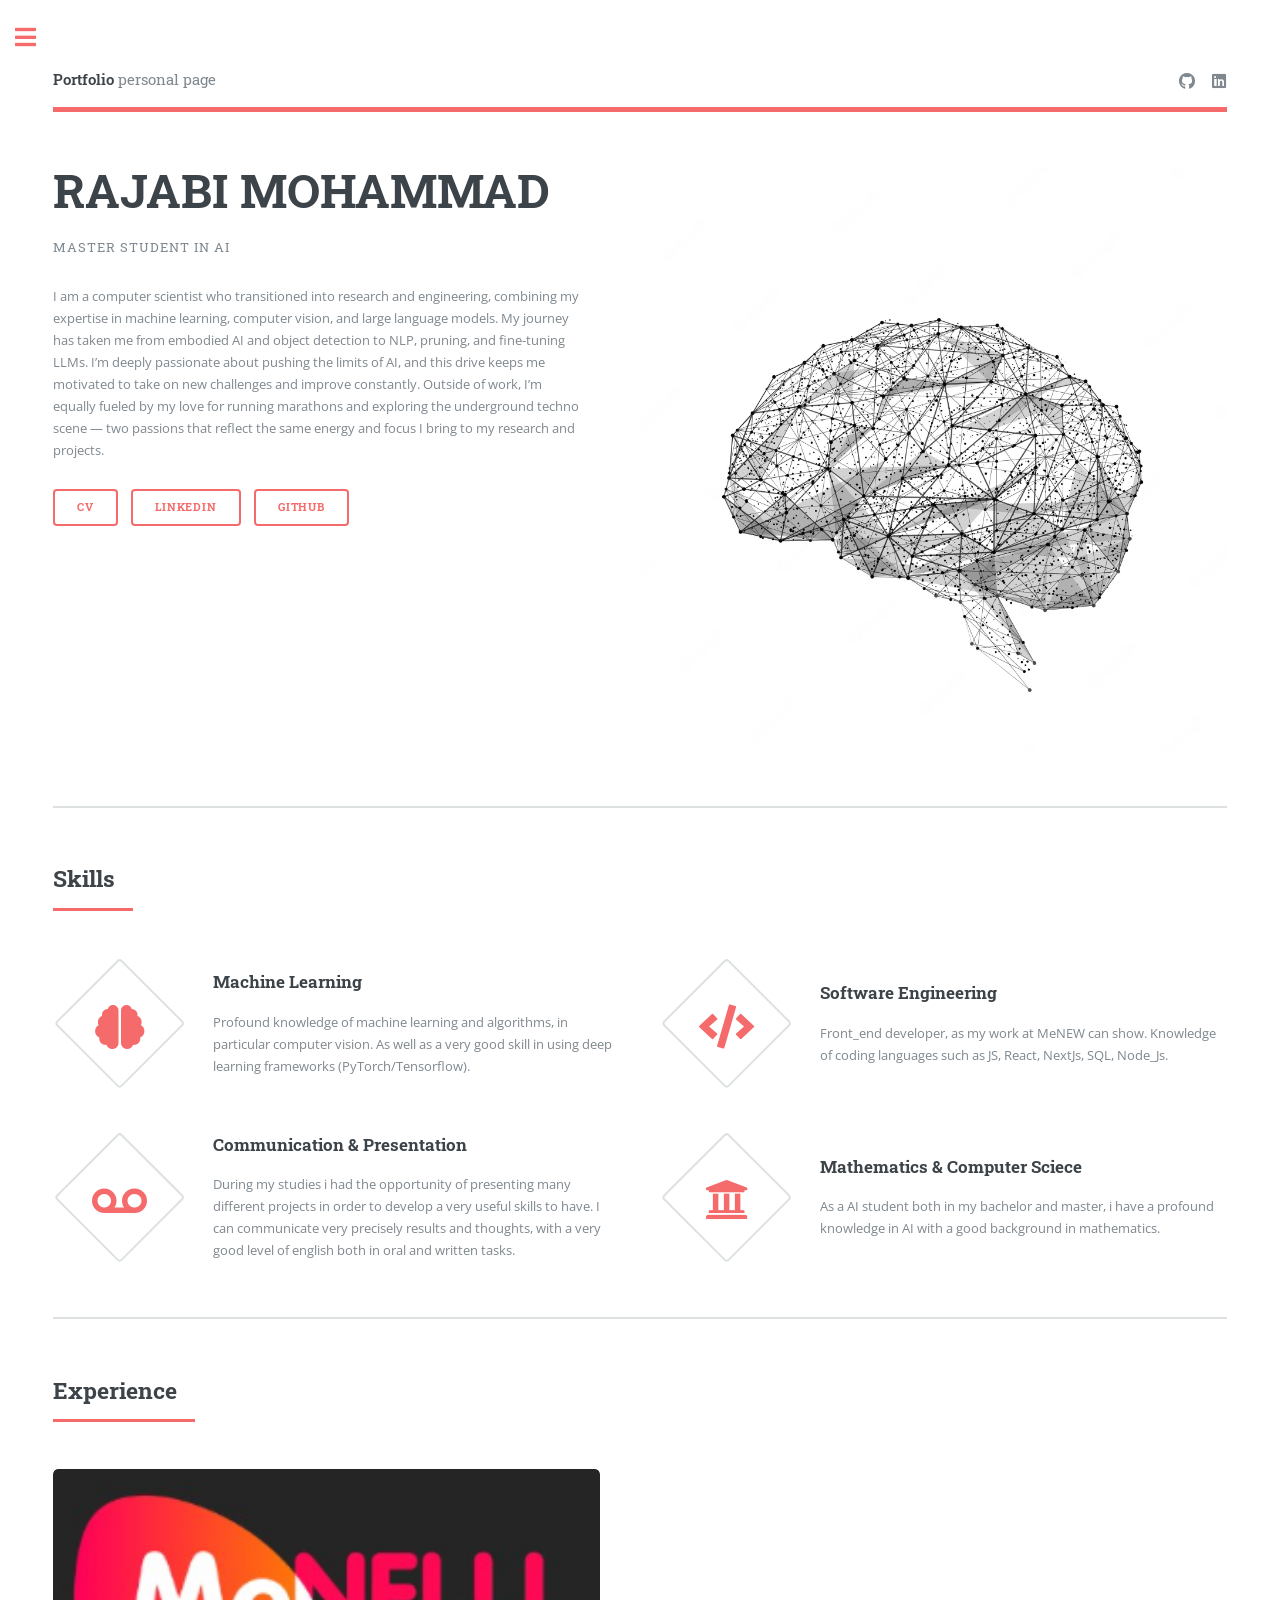
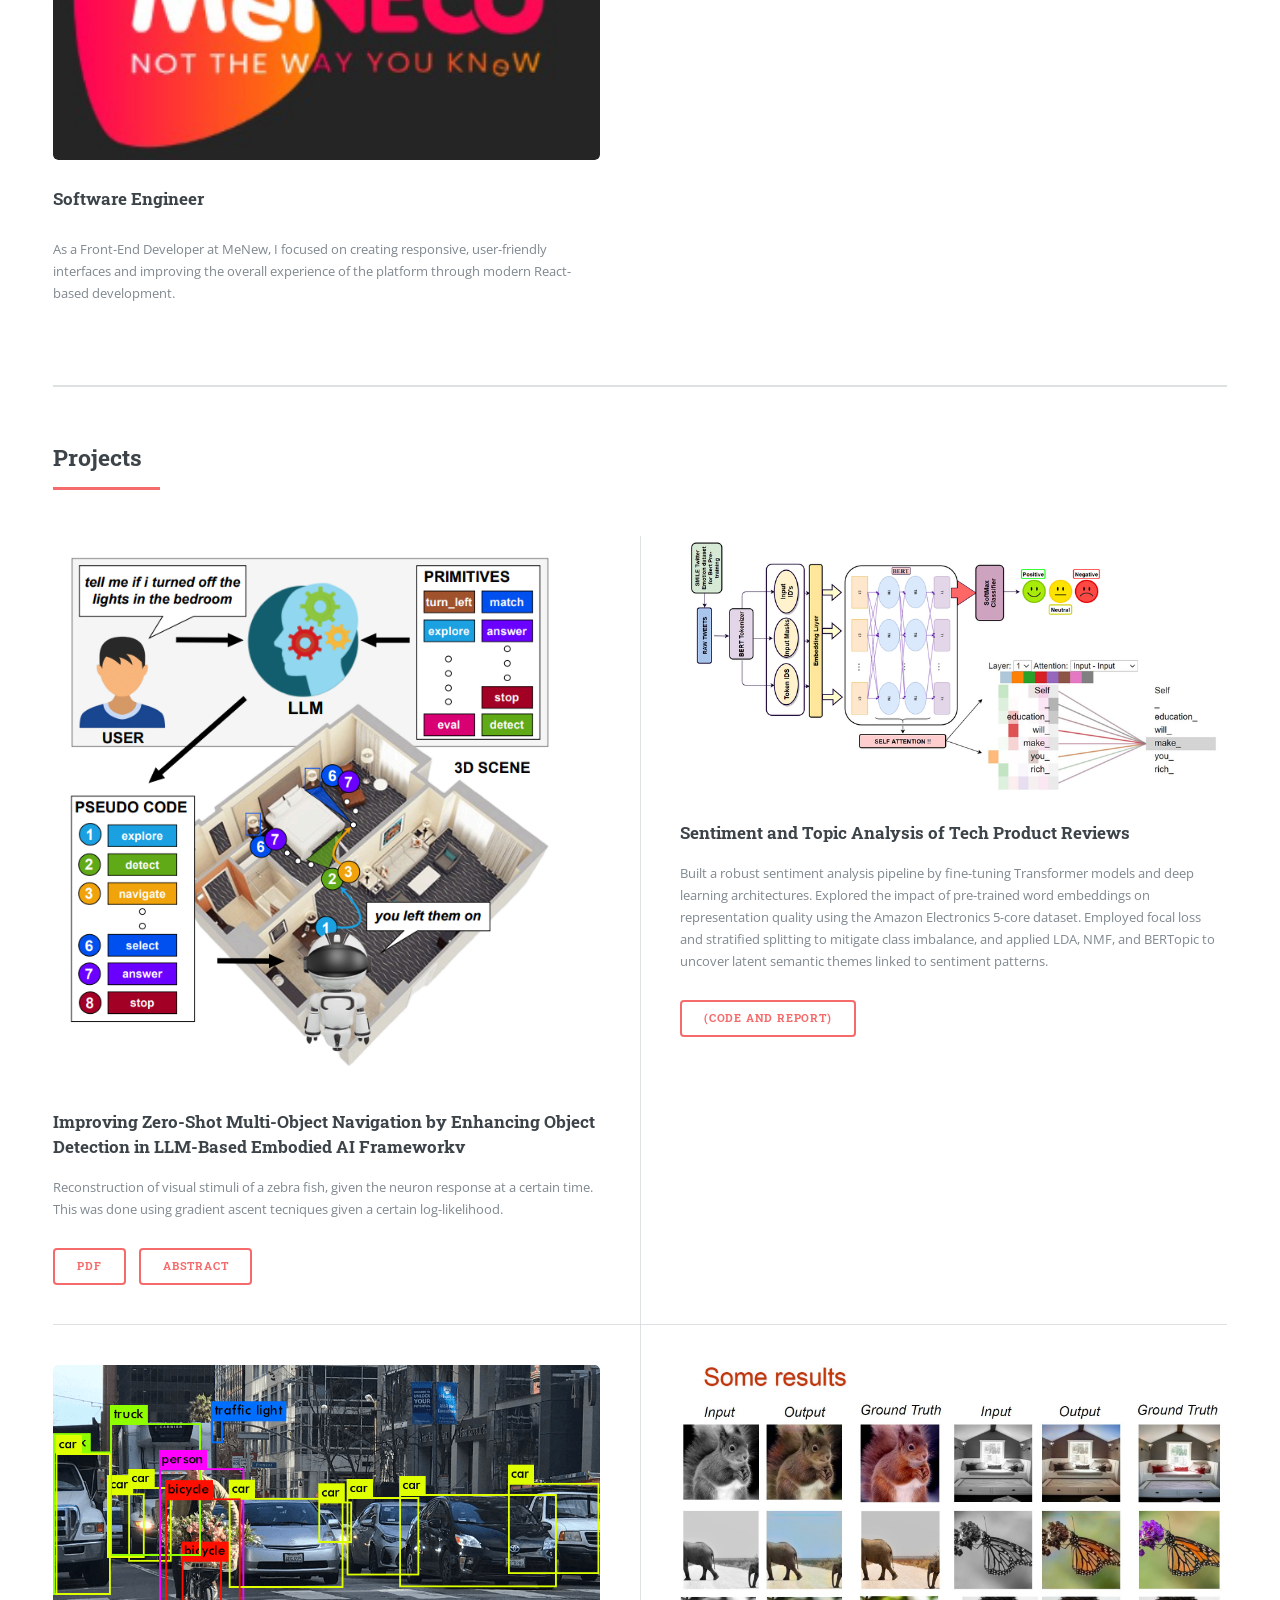
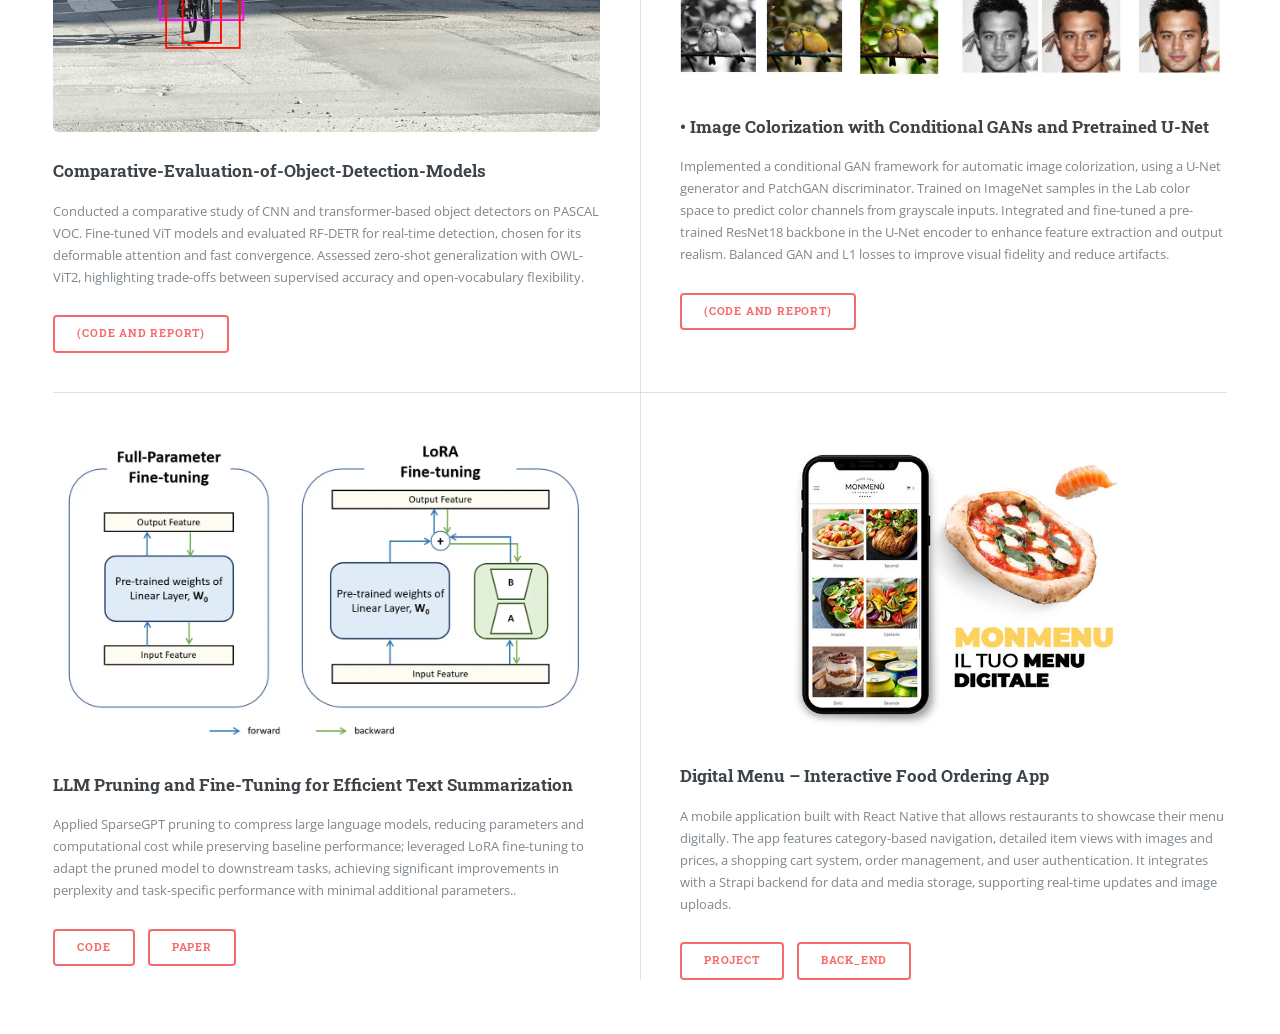
==== index.html @ d89c4999 "final" ====
<!DOCTYPE HTML>
<!--
	Editorial by HTML5 UP
	html5up.net | @ajlkn
	Free for personal and commercial use under the CCA 3.0 license (html5up.net/license)
-->

<html>

<head>
	<link rel="icon" href="images/logo.jpg">
	<title>MOHAMMAD RAJABI</title>
	<meta charset="utf-8" />
	<meta name="viewport" content="width=device-width, initial-scale=1, user-scalable=no" />
	<link rel="stylesheet" href="assets/css/main.css" />
</head>

<body class="is-preload">

	<!-- Wrapper -->
	<div id="wrapper">

		<!-- Main -->
		<div id="main">
			<div class="inner">

				<!-- Header -->
				<header id="header">
					<a href="index.html" class="logo"><strong>Portfolio</strong> personal page</a>
					<ul class="icons">
						<li><a href="https://github.com/mohammjavad123" class="icon brands fa-github"><span
									class="label">Github</span></a></li>
						<li><a href="https://www.linkedin.com/in/mohammadkazem-rajabi-3b5a121ab/"
								class="icon brands fa-linkedin"><span class="label">LinkedIn</span></a></li>
					</ul>
				</header>

				<!-- Banner -->
				<section id="banner">
					<div class="content">
						<header>
							<h1>RAJABI MOHAMMAD<br />
							</h1>
							<p>Master student in AI </p>
						</header>
						<p>
							I am a computer scientist who transitioned into research and engineering, combining my expertise in
							machine learning, computer vision, and large language models. My journey has taken me from embodied AI and
							object detection to NLP, pruning, and fine-tuning LLMs. I’m deeply passionate about pushing the limits of
							AI, and this drive keeps me motivated to take on new challenges and improve constantly. Outside of work,
							I’m equally fueled by my love for running marathons and exploring the underground techno scene — two
							passions that reflect the same energy and focus I bring to my research and projects.
						</p>
						<ul class="actions">
							<li><a href="images\cv.pdf" class="button">CV</span></a></li>
							<li><a href="https://www.linkedin.com/in/mohammadkazem-rajabi-3b5a121ab/" class="button big">LinkedIn</a>
							</li>
							<li><a href="https://github.com/mohammjavad123" class="button">Github</span></a></li>
						</ul>
					</div>
					<span class="image object">
						<img src="images/brain.jpg" alt="" />
					</span>
				</section>

				<!-- Section -->
				<section>
					<header class="major">
						<h2>Skills</h2>
					</header>
					<div class="features">
						<article>
							<span class="icon solid fa-brain"></span>
							<div class="content">
								<h3>Machine Learning</h3>
								<p>Profound knowledge of machine learning and algorithms, in particular computer vision. As well as a
									very good skill in using deep learning frameworks (PyTorch/Tensorflow).</p>
							</div>
						</article>
						<article>
							<span class="icon solid fa-code"></span>
							<div class="content">
								<h3>Software Engineering</h3>
								<p>Front_end developer, as my work at MeNEW can show. Knowledge of coding
									languages such as JS, React, NextJs, SQL, Node_Js.</p>
							</div>
						</article>
						<article>
							<span class="icon solid fa-voicemail"></span>
							<div class="content">
								<h3>Communication & Presentation</h3>
								<p>During my studies i had the opportunity of presenting many different projects in order to develop a
									very useful skills to have. I can communicate very precisely results and thoughts, with a very good
									level of english both in oral and written tasks.</p>
							</div>
						</article>
						<article>
							<span class="icon solid fa-university"></span>
							<div class="content">
								<h3>Mathematics & Computer Sciece</h3>
								<p>As a AI student both in my bachelor and master, i have a profound knowledge in AI with a
									good background in mathematics.</p>
							</div>
						</article>
					</div>
				</section>

				<!-- Section -->
				<section>
					<header class="major">
						<h2>Experience</h2>
					</header>
					<div class="posts">
						<article>
							<a href="https://menew.ir/" class="image"><img src="images/cern-logo.png" alt="image" /></a>
							<h3>Software Engineer</h3>
							<p>
							<p>
								As a Front-End Developer at MeNew, I focused on creating responsive, user-friendly interfaces and
								improving the overall experience of the platform through modern React-based development.
							</p>
							</p>
							<ul class="actions">
							</ul>
						</article>
						<!-- <article>
							<a href="https://www.unipd.it/en/stat" class="image"><img src="images/unipd-logo.png" alt="" /></a>
							<h3>Package Developer</h3>
							<p>R library for diffusion model analysis. DIMORA (DIffusion MOdels R Analysis) is a statistical package
								that allows the analysis of diffusion data using different models, among the most used and useful. The
								need for this package arises from the lack of a similar tool in R, the idea is therefore to provide a
								platform that allows the most in-depth analysis of the diffusion data.</p>
							<ul class="actions">
							</ul>
						</article> -->

					</div>
				</section>

				<!-- Section -->
				<section>
					<header class="major">
						<h2>Projects</h2>
					</header>
					<div class="posts">
						<article>
							<a href="https://arxiv.org/pdf/2412.10402" class="image"><img src="images/tango.png" alt="" /></a>
							<h3>Improving Zero-Shot Multi-Object Navigation by Enhancing Object Detection in LLM-Based Embodied AI
								Frameworkv</h3>
							<p>Reconstruction of visual stimuli of a zebra fish, given the neuron response at a certain time. This was
								done using gradient ascent tecniques given a certain log-likelihood. </p>
							<ul class="actions">
								<li><a href="https://github.com/mohammjavad123/thesis-llm-embodied-ai" class="button">PDF</a></li>
								<li><a
										href="https://github.com/mohammjavad123/thesis-llm-embodied-ai/blob/master/Thesis_abstract%20.pdf"
										class="button">Abstract</a></li>
							</ul>
						</article>
						<article>
							<a href="https://github.com/mohammjavad123/NLP" class="image"><img src="images/nlp2.ppm" alt="" /></a>
							<h3>Sentiment and Topic Analysis of Tech Product Reviews</h3>
							<p>Built a robust sentiment analysis pipeline by fine-tuning Transformer models and deep learning
								architectures.
								Explored the impact of pre-trained word embeddings on representation quality using the Amazon
								Electronics
								5-core dataset. Employed focal loss and stratified splitting to mitigate class imbalance, and applied
								LDA, NMF,
								and BERTopic to uncover latent semantic themes linked to sentiment patterns.</p>
							<ul class="actions">
								<li><a href="https://github.com/mohammjavad123/NLP" class="button">(Code and report)</a></li>
								<!-- <li><a href="images/human_data_analytics.pdf" class="button">Paper</a></li> -->
							</ul>
						</article>
						<article>
							<a href="https://github.com/mohammjavad123/Comparative-Evaluation-of-Object-Detection-Models"
								class="image"><img src="images/object-detection.png" alt="" /></a>
							<h3>Comparative-Evaluation-of-Object-Detection-Models</h3>
							<p>Conducted a comparative study of CNN and transformer-based object detectors on PASCAL VOC. Fine-tuned
								ViT models and evaluated RF-DETR for real-time detection, chosen for its deformable attention and fast
								convergence. Assessed zero-shot generalization with OWL-ViT2, highlighting trade-offs between supervised
								accuracy and open-vocabulary flexibility.</p>
							<ul class="actions">
								<li><a href="https://github.com/mohammjavad123/Comparative-Evaluation-of-Object-Detection-Models"
										class="button">(Code and report)</a></li>
							</ul>
						</article>
						<article>
							<a href="https://github.com/mohammjavad123/computer-vision" class="image"><img
									src="images/image_colourization.jpg" alt="" /></a>
							<h3>• Image Colorization with Conditional GANs and Pretrained U-Net</h3>
							<p>Implemented a conditional GAN framework for automatic image colorization, using a U-Net generator and
								PatchGAN discriminator. Trained on ImageNet samples in the Lab color space to predict color channels
								from
								grayscale inputs. Integrated and fine-tuned a pre-trained ResNet18 backbone in the U-Net encoder to
								enhance
								feature extraction and output realism. Balanced GAN and L1 losses to improve visual fidelity and reduce
								artifacts.
							</p>
							<ul class="actions">
								<li><a href="https://github.com/mohammjavad123/computer-vision" class="button">(Code and report)</a>
								</li>
								<!-- <li><a href="images/Self_supervised_image_colourization.pdf" class="button">Paper</a></li> -->
							</ul>
						</article>

						<article>
							<a href="https://arxiv.org/pdf/2106.09685" class="image"><img src="images/lora.png" alt="" /></a>
							<h3>LLM Pruning and Fine-Tuning for Efficient Text Summarization</h3>
							<p>Applied SparseGPT pruning to compress large language models, reducing parameters and computational
								cost
								while preserving baseline performance; leveraged LoRA fine-tuning to adapt the pruned model to
								downstream
								tasks, achieving significant improvements in perplexity and task-specific performance with minimal
								additional
								parameters..</p>
							<ul class="actions">
								<li><a href="https://github.com/mohammjavad123/LLM_Pruning_and_Fine_tuning_with_LORA"
										class="button">Code</a></li>
								<li><a href="https://arxiv.org/pdf/2106.09685" class="button">Paper</a></li>
							</ul>
						</article>


						<article>
							<a href="https://github.com/mohammjavad123/Digital_Menu" class="image">
								<img src="images/digm.jpg" alt="" style="width:70%; height:auto; margin:0 auto; display:block;" />
							</a>

							<h3>Digital Menu – Interactive Food Ordering App</h3>
							<p>A mobile application built with React Native that allows restaurants to showcase their menu digitally.
								The app features category-based navigation, detailed item views with images and prices, a shopping cart
								system, order management, and user authentication. It integrates with a Strapi backend for data and
								media storage, supporting real-time updates and image uploads.</p>
							<ul class="actions">
								<li><a href="https://github.com/mohammjavad123/Digital_Menu" class="button">Project</a></li>
								<li><a href="https://github.com/mohammjavad123/digital-menu-back-end" class="button">Back_end</a></li>

								<!-- <li><a href="images/FPGA_FIR_Filter.pdf" class="button">Paper</a></li> -->
							</ul>
						</article>
					</div>
				</section>

			</div>
		</div>
		<!-- Sidebar -->
		<div id="sidebar">
			<div class="inner">

				<!-- Search -->
				<section id="search" class="alt">
					<form method="post" action="#">
						<input type="text" name="query" id="query" placeholder="Search" />
					</form>
				</section>

				<!-- Menu 
								<nav id="menu">
									<header class="major">
										<h2>Menu</h2>
									</header>
									<ul>
										<li><a href="index.html">Homepage</a></li>
										<li><a href="generic.html">Generic</a></li>
										<li><a href="elements.html">Elements</a></li>
										<li>
											<span class="opener">Submenu</span>
											<ul>
												<li><a href="#">Lorem Dolor</a></li>
												<li><a href="#">Ipsum Adipiscing</a></li>
												<li><a href="#">Tempus Magna</a></li>
												<li><a href="#">Feugiat Veroeros</a></li>
											</ul>
										</li>
										<li><a href="#">Etiam Dolore</a></li>
										<li><a href="#">Adipiscing</a></li>
										<li>
											<span class="opener">Another Submenu</span>
											<ul>
												<li><a href="#">Lorem Dolor</a></li>
												<li><a href="#">Ipsum Adipiscing</a></li>
												<li><a href="#">Tempus Magna</a></li>
												<li><a href="#">Feugiat Veroeros</a></li>
											</ul>
										</li>
										<li><a href="#">Maximus Erat</a></li>
										<li><a href="#">Sapien Mauris</a></li>
										<li><a href="#">Amet Lacinia</a></li>
									</ul>
								</nav> -->

				<!-- Section
								<section>
									<header class="major">
										<h2>Ante interdum</h2>
									</header>
									<div class="mini-posts">
										<article>
											<a href="#" class="image"><img src="images/pic07.jpg" alt="" /></a>
											<p>Aenean ornare velit lacus, ac varius enim lorem ullamcorper dolore aliquam.</p>
										</article>
										<article>
											<a href="#" class="image"><img src="images/pic08.jpg" alt="" /></a>
											<p>Aenean ornare velit lacus, ac varius enim lorem ullamcorper dolore aliquam.</p>
										</article>
										<article>
											<a href="#" class="image"><img src="images/pic09.jpg" alt="" /></a>
											<p>Aenean ornare velit lacus, ac varius enim lorem ullamcorper dolore aliquam.</p>
										</article>
									</div>
									<ul class="actions">
										<li><a href="#" class="button">More</a></li>
									</ul>
								</section> -->

				<!-- Section -->
				<section>
					<header class="major">
						<h2>Personal Info</h2>
					</header>
					<p>Finishing my master degree in Computer Science at University of Padua.</p>
					<ul class="contact">
						<li class="icon solid fa-envelope">
							<a href="mailto:mohammadkazem.rajabi@studenti.unipd.it">
								mohammadkazem.rajabi@unipd.it
							</a>
						</li>
						<li class="icon solid fa-phone">(+39) 3894389992</li>
						<li class="icon solid fa-home">Padova, Italy<br />
						<li class="icon solid fa-search">LinkedIn, Github<br />
						</li>
					</ul>
				</section>

				<!-- Footer -->
				<footer id="footer">
					<p class="copyright">&copy; All rights reserved. </p>
					<p class="copyright">&copy; CCA 3.0 license</p>
				</footer>

			</div>
		</div>

	</div>

	<!-- Scripts -->
	<script src="assets/js/jquery.min.js"></script>
	<script src="assets/js/browser.min.js"></script>
	<script src="assets/js/breakpoints.min.js"></script>
	<script src="assets/js/util.js"></script>
	<script src="assets/js/main.js"></script>

</body>

</html>
---- assets/css/main.css ----
@import url(fontawesome-all.min.css);
@import url("https://fonts.googleapis.com/css?family=Open+Sans:400,600,400italic,600italic|Roboto+Slab:400,700");
/*
	Editorial by HTML5 UP
	html5up.net | @ajlkn
	Free for personal and commercial use under the CCA 3.0 license (html5up.net/license)
*/
html, body, div, span, applet, object,
iframe, h1, h2, h3, h4, h5, h6, p, blockquote,
pre, a, abbr, acronym, address, big, cite,
code, del, dfn, em, img, ins, kbd, q, s, samp,
small, strike, strong, sub, sup, tt, var, b,
u, i, center, dl, dt, dd, ol, ul, li, fieldset,
form, label, legend, table, caption, tbody,
tfoot, thead, tr, th, td, article, aside,
canvas, details, embed, figure, figcaption,
footer, header, hgroup, menu, nav, output, ruby,
section, summary, time, mark, audio, video {
  margin: 0;
  padding: 0;
  border: 0;
  font-size: 100%;
  font: inherit;
  vertical-align: baseline; }

article, aside, details, figcaption, figure,
footer, header, hgroup, menu, nav, section {
  display: block; }

body {
  line-height: 1; }

ol, ul {
  list-style: none; }

blockquote, q {
  quotes: none; }
  blockquote:before, blockquote:after, q:before, q:after {
    content: '';
    content: none; }

table {
  border-collapse: collapse;
  border-spacing: 0; }

body {
  -webkit-text-size-adjust: none; }

mark {
  background-color: transparent;
  color: inherit; }

input::-moz-focus-inner {
  border: 0;
  padding: 0; }

input, select, textarea {
  -moz-appearance: none;
  -webkit-appearance: none;
  -ms-appearance: none;
  appearance: none; }

/* Basic */
@-ms-viewport {
  width: device-width; }

body {
  -ms-overflow-style: scrollbar; }

@media screen and (max-width: 480px) {
  html, body {
    min-width: 320px; } }

html {
  box-sizing: border-box; }

*, *:before, *:after {
  box-sizing: inherit; }

body {
  background: #ffffff; }
  body.is-preload *, body.is-preload *:before, body.is-preload *:after, body.is-resizing *, body.is-resizing *:before, body.is-resizing *:after {
    -moz-animation: none !important;
    -webkit-animation: none !important;
    -ms-animation: none !important;
    animation: none !important;
    -moz-transition: none !important;
    -webkit-transition: none !important;
    -ms-transition: none !important;
    transition: none !important; }

/* Type */
body, input, select, textarea {
  color: #7f888f;
  font-family: "Open Sans", sans-serif;
  font-size: 13pt;
  font-weight: 400;
  line-height: 1.65; }
  @media screen and (max-width: 1680px) {
    body, input, select, textarea {
      font-size: 11pt; } }
  @media screen and (max-width: 1280px) {
    body, input, select, textarea {
      font-size: 10pt; } }
  @media screen and (max-width: 360px) {
    body, input, select, textarea {
      font-size: 9pt; } }

a {
  -moz-transition: color 0.2s ease-in-out, border-bottom-color 0.2s ease-in-out;
  -webkit-transition: color 0.2s ease-in-out, border-bottom-color 0.2s ease-in-out;
  -ms-transition: color 0.2s ease-in-out, border-bottom-color 0.2s ease-in-out;
  transition: color 0.2s ease-in-out, border-bottom-color 0.2s ease-in-out;
  border-bottom: dotted 1px;
  color: #f56a6a;
  text-decoration: none; }
  a:hover {
    border-bottom-color: #f56a6a;
    color: #f56a6a !important; }
    a:hover strong {
      color: inherit; }

strong, b {
  color: #3d4449;
  font-weight: 600; }

em, i {
  font-style: italic; }

p {
  margin: 0 0 2em 0; }

h1, h2, h3, h4, h5, h6 {
  color: #3d4449;
  font-family: "Roboto Slab", serif;
  font-weight: 700;
  line-height: 1.5;
  margin: 0 0 1em 0; }
  h1 a, h2 a, h3 a, h4 a, h5 a, h6 a {
    color: inherit;
    text-decoration: none;
    border-bottom: 0; }

h1 {
  font-size: 4em;
  margin: 0 0 0.5em 0;
  line-height: 1.3; }

h2 {
  font-size: 1.75em; }

h3 {
  font-size: 1.25em; }

h4 {
  font-size: 1.1em; }

h5 {
  font-size: 0.9em; }

h6 {
  font-size: 0.7em; }

@media screen and (max-width: 1680px) {
  h1 {
    font-size: 3.5em; } }

@media screen and (max-width: 980px) {
  h1 {
    font-size: 3.25em; } }

@media screen and (max-width: 736px) {
  h1 {
    font-size: 2em;
    line-height: 1.4; }
  h2 {
    font-size: 1.5em; } }

sub {
  font-size: 0.8em;
  position: relative;
  top: 0.5em; }

sup {
  font-size: 0.8em;
  position: relative;
  top: -0.5em; }

blockquote {
  border-left: solid 3px rgba(210, 215, 217, 0.75);
  font-style: italic;
  margin: 0 0 2em 0;
  padding: 0.5em 0 0.5em 2em; }

code {
  background: rgba(230, 235, 237, 0.25);
  border-radius: 0.375em;
  border: solid 1px rgba(210, 215, 217, 0.75);
  font-family: "Courier New", monospace;
  font-size: 0.9em;
  margin: 0 0.25em;
  padding: 0.25em 0.65em; }

pre {
  -webkit-overflow-scrolling: touch;
  font-family: "Courier New", monospace;
  font-size: 0.9em;
  margin: 0 0 2em 0; }
  pre code {
    display: block;
    line-height: 1.75;
    padding: 1em 1.5em;
    overflow-x: auto; }

hr {
  border: 0;
  border-bottom: solid 1px rgba(210, 215, 217, 0.75);
  margin: 2em 0; }
  hr.major {
    margin: 3em 0; }

.align-left {
  text-align: left; }

.align-center {
  text-align: center; }

.align-right {
  text-align: right; }

/* Row */
.row {
  display: flex;
  flex-wrap: wrap;
  box-sizing: border-box;
  align-items: stretch; }
  .row > * {
    box-sizing: border-box; }
  .row.gtr-uniform > * > :last-child {
    margin-bottom: 0; }
  .row.aln-left {
    justify-content: flex-start; }
  .row.aln-center {
    justify-content: center; }
  .row.aln-right {
    justify-content: flex-end; }
  .row.aln-top {
    align-items: flex-start; }
  .row.aln-middle {
    align-items: center; }
  .row.aln-bottom {
    align-items: flex-end; }
  .row > .imp {
    order: -1; }
  .row > .col-1 {
    width: 8.33333%; }
  .row > .off-1 {
    margin-left: 8.33333%; }
  .row > .col-2 {
    width: 16.66667%; }
  .row > .off-2 {
    margin-left: 16.66667%; }
  .row > .col-3 {
    width: 25%; }
  .row > .off-3 {
    margin-left: 25%; }
  .row > .col-4 {
    width: 33.33333%; }
  .row > .off-4 {
    margin-left: 33.33333%; }
  .row > .col-5 {
    width: 41.66667%; }
  .row > .off-5 {
    margin-left: 41.66667%; }
  .row > .col-6 {
    width: 50%; }
  .row > .off-6 {
    margin-left: 50%; }
  .row > .col-7 {
    width: 58.33333%; }
  .row > .off-7 {
    margin-left: 58.33333%; }
  .row > .col-8 {
    width: 66.66667%; }
  .row > .off-8 {
    margin-left: 66.66667%; }
  .row > .col-9 {
    width: 75%; }
  .row > .off-9 {
    margin-left: 75%; }
  .row > .col-10 {
    width: 83.33333%; }
  .row > .off-10 {
    margin-left: 83.33333%; }
  .row > .col-11 {
    width: 91.66667%; }
  .row > .off-11 {
    margin-left: 91.66667%; }
  .row > .col-12 {
    width: 100%; }
  .row > .off-12 {
    margin-left: 100%; }
  .row.gtr-0 {
    margin-top: 0;
    margin-left: 0em; }
    .row.gtr-0 > * {
      padding: 0 0 0 0em; }
    .row.gtr-0.gtr-uniform {
      margin-top: 0em; }
      .row.gtr-0.gtr-uniform > * {
        padding-top: 0em; }
  .row.gtr-25 {
    margin-top: 0;
    margin-left: -0.375em; }
    .row.gtr-25 > * {
      padding: 0 0 0 0.375em; }
    .row.gtr-25.gtr-uniform {
      margin-top: -0.375em; }
      .row.gtr-25.gtr-uniform > * {
        padding-top: 0.375em; }
  .row.gtr-50 {
    margin-top: 0;
    margin-left: -0.75em; }
    .row.gtr-50 > * {
      padding: 0 0 0 0.75em; }
    .row.gtr-50.gtr-uniform {
      margin-top: -0.75em; }
      .row.gtr-50.gtr-uniform > * {
        padding-top: 0.75em; }
  .row {
    margin-top: 0;
    margin-left: -1.5em; }
    .row > * {
      padding: 0 0 0 1.5em; }
    .row.gtr-uniform {
      margin-top: -1.5em; }
      .row.gtr-uniform > * {
        padding-top: 1.5em; }
  .row.gtr-150 {
    margin-top: 0;
    margin-left: -2.25em; }
    .row.gtr-150 > * {
      padding: 0 0 0 2.25em; }
    .row.gtr-150.gtr-uniform {
      margin-top: -2.25em; }
      .row.gtr-150.gtr-uniform > * {
        padding-top: 2.25em; }
  .row.gtr-200 {
    margin-top: 0;
    margin-left: -3em; }
    .row.gtr-200 > * {
      padding: 0 0 0 3em; }
    .row.gtr-200.gtr-uniform {
      margin-top: -3em; }
      .row.gtr-200.gtr-uniform > * {
        padding-top: 3em; }
  @media screen and (max-width: 1680px) {
    .row {
      display: flex;
      flex-wrap: wrap;
      box-sizing: border-box;
      align-items: stretch; }
      .row > * {
        box-sizing: border-box; }
      .row.gtr-uniform > * > :last-child {
        margin-bottom: 0; }
      .row.aln-left {
        justify-content: flex-start; }
      .row.aln-center {
        justify-content: center; }
      .row.aln-right {
        justify-content: flex-end; }
      .row.aln-top {
        align-items: flex-start; }
      .row.aln-middle {
        align-items: center; }
      .row.aln-bottom {
        align-items: flex-end; }
      .row > .imp-xlarge {
        order: -1; }
      .row > .col-1-xlarge {
        width: 8.33333%; }
      .row > .off-1-xlarge {
        margin-left: 8.33333%; }
      .row > .col-2-xlarge {
        width: 16.66667%; }
      .row > .off-2-xlarge {
        margin-left: 16.66667%; }
      .row > .col-3-xlarge {
        width: 25%; }
      .row > .off-3-xlarge {
        margin-left: 25%; }
      .row > .col-4-xlarge {
        width: 33.33333%; }
      .row > .off-4-xlarge {
        margin-left: 33.33333%; }
      .row > .col-5-xlarge {
        width: 41.66667%; }
      .row > .off-5-xlarge {
        margin-left: 41.66667%; }
      .row > .col-6-xlarge {
        width: 50%; }
      .row > .off-6-xlarge {
        margin-left: 50%; }
      .row > .col-7-xlarge {
        width: 58.33333%; }
      .row > .off-7-xlarge {
        margin-left: 58.33333%; }
      .row > .col-8-xlarge {
        width: 66.66667%; }
      .row > .off-8-xlarge {
        margin-left: 66.66667%; }
      .row > .col-9-xlarge {
        width: 75%; }
      .row > .off-9-xlarge {
        margin-left: 75%; }
      .row > .col-10-xlarge {
        width: 83.33333%; }
      .row > .off-10-xlarge {
        margin-left: 83.33333%; }
      .row > .col-11-xlarge {
        width: 91.66667%; }
      .row > .off-11-xlarge {
        margin-left: 91.66667%; }
      .row > .col-12-xlarge {
        width: 100%; }
      .row > .off-12-xlarge {
        margin-left: 100%; }
      .row.gtr-0 {
        margin-top: 0;
        margin-left: 0em; }
        .row.gtr-0 > * {
          padding: 0 0 0 0em; }
        .row.gtr-0.gtr-uniform {
          margin-top: 0em; }
          .row.gtr-0.gtr-uniform > * {
            padding-top: 0em; }
      .row.gtr-25 {
        margin-top: 0;
        margin-left: -0.375em; }
        .row.gtr-25 > * {
          padding: 0 0 0 0.375em; }
        .row.gtr-25.gtr-uniform {
          margin-top: -0.375em; }
          .row.gtr-25.gtr-uniform > * {
            padding-top: 0.375em; }
      .row.gtr-50 {
        margin-top: 0;
        margin-left: -0.75em; }
        .row.gtr-50 > * {
          padding: 0 0 0 0.75em; }
        .row.gtr-50.gtr-uniform {
          margin-top: -0.75em; }
          .row.gtr-50.gtr-uniform > * {
            padding-top: 0.75em; }
      .row {
        margin-top: 0;
        margin-left: -1.5em; }
        .row > * {
          padding: 0 0 0 1.5em; }
        .row.gtr-uniform {
          margin-top: -1.5em; }
          .row.gtr-uniform > * {
            padding-top: 1.5em; }
      .row.gtr-150 {
        margin-top: 0;
        margin-left: -2.25em; }
        .row.gtr-150 > * {
          padding: 0 0 0 2.25em; }
        .row.gtr-150.gtr-uniform {
          margin-top: -2.25em; }
          .row.gtr-150.gtr-uniform > * {
            padding-top: 2.25em; }
      .row.gtr-200 {
        margin-top: 0;
        margin-left: -3em; }
        .row.gtr-200 > * {
          padding: 0 0 0 3em; }
        .row.gtr-200.gtr-uniform {
          margin-top: -3em; }
          .row.gtr-200.gtr-uniform > * {
            padding-top: 3em; } }
  @media screen and (max-width: 1280px) {
    .row {
      display: flex;
      flex-wrap: wrap;
      box-sizing: border-box;
      align-items: stretch; }
      .row > * {
        box-sizing: border-box; }
      .row.gtr-uniform > * > :last-child {
        margin-bottom: 0; }
      .row.aln-left {
        justify-content: flex-start; }
      .row.aln-center {
        justify-content: center; }
      .row.aln-right {
        justify-content: flex-end; }
      .row.aln-top {
        align-items: flex-start; }
      .row.aln-middle {
        align-items: center; }
      .row.aln-bottom {
        align-items: flex-end; }
      .row > .imp-large {
        order: -1; }
      .row > .col-1-large {
        width: 8.33333%; }
      .row > .off-1-large {
        margin-left: 8.33333%; }
      .row > .col-2-large {
        width: 16.66667%; }
      .row > .off-2-large {
        margin-left: 16.66667%; }
      .row > .col-3-large {
        width: 25%; }
      .row > .off-3-large {
        margin-left: 25%; }
      .row > .col-4-large {
        width: 33.33333%; }
      .row > .off-4-large {
        margin-left: 33.33333%; }
      .row > .col-5-large {
        width: 41.66667%; }
      .row > .off-5-large {
        margin-left: 41.66667%; }
      .row > .col-6-large {
        width: 50%; }
      .row > .off-6-large {
        margin-left: 50%; }
      .row > .col-7-large {
        width: 58.33333%; }
      .row > .off-7-large {
        margin-left: 58.33333%; }
      .row > .col-8-large {
        width: 66.66667%; }
      .row > .off-8-large {
        margin-left: 66.66667%; }
      .row > .col-9-large {
        width: 75%; }
      .row > .off-9-large {
        margin-left: 75%; }
      .row > .col-10-large {
        width: 83.33333%; }
      .row > .off-10-large {
        margin-left: 83.33333%; }
      .row > .col-11-large {
        width: 91.66667%; }
      .row > .off-11-large {
        margin-left: 91.66667%; }
      .row > .col-12-large {
        width: 100%; }
      .row > .off-12-large {
        margin-left: 100%; }
      .row.gtr-0 {
        margin-top: 0;
        margin-left: 0em; }
        .row.gtr-0 > * {
          padding: 0 0 0 0em; }
        .row.gtr-0.gtr-uniform {
          margin-top: 0em; }
          .row.gtr-0.gtr-uniform > * {
            padding-top: 0em; }
      .row.gtr-25 {
        margin-top: 0;
        margin-left: -0.375em; }
        .row.gtr-25 > * {
          padding: 0 0 0 0.375em; }
        .row.gtr-25.gtr-uniform {
          margin-top: -0.375em; }
          .row.gtr-25.gtr-uniform > * {
            padding-top: 0.375em; }
      .row.gtr-50 {
        margin-top: 0;
        margin-left: -0.75em; }
        .row.gtr-50 > * {
          padding: 0 0 0 0.75em; }
        .row.gtr-50.gtr-uniform {
          margin-top: -0.75em; }
          .row.gtr-50.gtr-uniform > * {
            padding-top: 0.75em; }
      .row {
        margin-top: 0;
        margin-left: -1.5em; }
        .row > * {
          padding: 0 0 0 1.5em; }
        .row.gtr-uniform {
          margin-top: -1.5em; }
          .row.gtr-uniform > * {
            padding-top: 1.5em; }
      .row.gtr-150 {
        margin-top: 0;
        margin-left: -2.25em; }
        .row.gtr-150 > * {
          padding: 0 0 0 2.25em; }
        .row.gtr-150.gtr-uniform {
          margin-top: -2.25em; }
          .row.gtr-150.gtr-uniform > * {
            padding-top: 2.25em; }
      .row.gtr-200 {
        margin-top: 0;
        margin-left: -3em; }
        .row.gtr-200 > * {
          padding: 0 0 0 3em; }
        .row.gtr-200.gtr-uniform {
          margin-top: -3em; }
          .row.gtr-200.gtr-uniform > * {
            padding-top: 3em; } }
  @media screen and (max-width: 980px) {
    .row {
      display: flex;
      flex-wrap: wrap;
      box-sizing: border-box;
      align-items: stretch; }
      .row > * {
        box-sizing: border-box; }
      .row.gtr-uniform > * > :last-child {
        margin-bottom: 0; }
      .row.aln-left {
        justify-content: flex-start; }
      .row.aln-center {
        justify-content: center; }
      .row.aln-right {
        justify-content: flex-end; }
      .row.aln-top {
        align-items: flex-start; }
      .row.aln-middle {
        align-items: center; }
      .row.aln-bottom {
        align-items: flex-end; }
      .row > .imp-medium {
        order: -1; }
      .row > .col-1-medium {
        width: 8.33333%; }
      .row > .off-1-medium {
        margin-left: 8.33333%; }
      .row > .col-2-medium {
        width: 16.66667%; }
      .row > .off-2-medium {
        margin-left: 16.66667%; }
      .row > .col-3-medium {
        width: 25%; }
      .row > .off-3-medium {
        margin-left: 25%; }
      .row > .col-4-medium {
        width: 33.33333%; }
      .row > .off-4-medium {
        margin-left: 33.33333%; }
      .row > .col-5-medium {
        width: 41.66667%; }
      .row > .off-5-medium {
        margin-left: 41.66667%; }
      .row > .col-6-medium {
        width: 50%; }
      .row > .off-6-medium {
        margin-left: 50%; }
      .row > .col-7-medium {
        width: 58.33333%; }
      .row > .off-7-medium {
        margin-left: 58.33333%; }
      .row > .col-8-medium {
        width: 66.66667%; }
      .row > .off-8-medium {
        margin-left: 66.66667%; }
      .row > .col-9-medium {
        width: 75%; }
      .row > .off-9-medium {
        margin-left: 75%; }
      .row > .col-10-medium {
        width: 83.33333%; }
      .row > .off-10-medium {
        margin-left: 83.33333%; }
      .row > .col-11-medium {
        width: 91.66667%; }
      .row > .off-11-medium {
        margin-left: 91.66667%; }
      .row > .col-12-medium {
        width: 100%; }
      .row > .off-12-medium {
        margin-left: 100%; }
      .row.gtr-0 {
        margin-top: 0;
        margin-left: 0em; }
        .row.gtr-0 > * {
          padding: 0 0 0 0em; }
        .row.gtr-0.gtr-uniform {
          margin-top: 0em; }
          .row.gtr-0.gtr-uniform > * {
            padding-top: 0em; }
      .row.gtr-25 {
        margin-top: 0;
        margin-left: -0.375em; }
        .row.gtr-25 > * {
          padding: 0 0 0 0.375em; }
        .row.gtr-25.gtr-uniform {
          margin-top: -0.375em; }
          .row.gtr-25.gtr-uniform > * {
            padding-top: 0.375em; }
      .row.gtr-50 {
        margin-top: 0;
        margin-left: -0.75em; }
        .row.gtr-50 > * {
          padding: 0 0 0 0.75em; }
        .row.gtr-50.gtr-uniform {
          margin-top: -0.75em; }
          .row.gtr-50.gtr-uniform > * {
            padding-top: 0.75em; }
      .row {
        margin-top: 0;
        margin-left: -1.5em; }
        .row > * {
          padding: 0 0 0 1.5em; }
        .row.gtr-uniform {
          margin-top: -1.5em; }
          .row.gtr-uniform > * {
            padding-top: 1.5em; }
      .row.gtr-150 {
        margin-top: 0;
        margin-left: -2.25em; }
        .row.gtr-150 > * {
          padding: 0 0 0 2.25em; }
        .row.gtr-150.gtr-uniform {
          margin-top: -2.25em; }
          .row.gtr-150.gtr-uniform > * {
            padding-top: 2.25em; }
      .row.gtr-200 {
        margin-top: 0;
        margin-left: -3em; }
        .row.gtr-200 > * {
          padding: 0 0 0 3em; }
        .row.gtr-200.gtr-uniform {
          margin-top: -3em; }
          .row.gtr-200.gtr-uniform > * {
            padding-top: 3em; } }
  @media screen and (max-width: 736px) {
    .row {
      display: flex;
      flex-wrap: wrap;
      box-sizing: border-box;
      align-items: stretch; }
      .row > * {
        box-sizing: border-box; }
      .row.gtr-uniform > * > :last-child {
        margin-bottom: 0; }
      .row.aln-left {
        justify-content: flex-start; }
      .row.aln-center {
        justify-content: center; }
      .row.aln-right {
        justify-content: flex-end; }
      .row.aln-top {
        align-items: flex-start; }
      .row.aln-middle {
        align-items: center; }
      .row.aln-bottom {
        align-items: flex-end; }
      .row > .imp-small {
        order: -1; }
      .row > .col-1-small {
        width: 8.33333%; }
      .row > .off-1-small {
        margin-left: 8.33333%; }
      .row > .col-2-small {
        width: 16.66667%; }
      .row > .off-2-small {
        margin-left: 16.66667%; }
      .row > .col-3-small {
        width: 25%; }
      .row > .off-3-small {
        margin-left: 25%; }
      .row > .col-4-small {
        width: 33.33333%; }
      .row > .off-4-small {
        margin-left: 33.33333%; }
      .row > .col-5-small {
        width: 41.66667%; }
      .row > .off-5-small {
        margin-left: 41.66667%; }
      .row > .col-6-small {
        width: 50%; }
      .row > .off-6-small {
        margin-left: 50%; }
      .row > .col-7-small {
        width: 58.33333%; }
      .row > .off-7-small {
        margin-left: 58.33333%; }
      .row > .col-8-small {
        width: 66.66667%; }
      .row > .off-8-small {
        margin-left: 66.66667%; }
      .row > .col-9-small {
        width: 75%; }
      .row > .off-9-small {
        margin-left: 75%; }
      .row > .col-10-small {
        width: 83.33333%; }
      .row > .off-10-small {
        margin-left: 83.33333%; }
      .row > .col-11-small {
        width: 91.66667%; }
      .row > .off-11-small {
        margin-left: 91.66667%; }
      .row > .col-12-small {
        width: 100%; }
      .row > .off-12-small {
        margin-left: 100%; }
      .row.gtr-0 {
        margin-top: 0;
        margin-left: 0em; }
        .row.gtr-0 > * {
          padding: 0 0 0 0em; }
        .row.gtr-0.gtr-uniform {
          margin-top: 0em; }
          .row.gtr-0.gtr-uniform > * {
            padding-top: 0em; }
      .row.gtr-25 {
        margin-top: 0;
        margin-left: -0.375em; }
        .row.gtr-25 > * {
          padding: 0 0 0 0.375em; }
        .row.gtr-25.gtr-uniform {
          margin-top: -0.375em; }
          .row.gtr-25.gtr-uniform > * {
            padding-top: 0.375em; }
      .row.gtr-50 {
        margin-top: 0;
        margin-left: -0.75em; }
        .row.gtr-50 > * {
          padding: 0 0 0 0.75em; }
        .row.gtr-50.gtr-uniform {
          margin-top: -0.75em; }
          .row.gtr-50.gtr-uniform > * {
            padding-top: 0.75em; }
      .row {
        margin-top: 0;
        margin-left: -1.5em; }
        .row > * {
          padding: 0 0 0 1.5em; }
        .row.gtr-uniform {
          margin-top: -1.5em; }
          .row.gtr-uniform > * {
            padding-top: 1.5em; }
      .row.gtr-150 {
        margin-top: 0;
        margin-left: -2.25em; }
        .row.gtr-150 > * {
          padding: 0 0 0 2.25em; }
        .row.gtr-150.gtr-uniform {
          margin-top: -2.25em; }
          .row.gtr-150.gtr-uniform > * {
            padding-top: 2.25em; }
      .row.gtr-200 {
        margin-top: 0;
        margin-left: -3em; }
        .row.gtr-200 > * {
          padding: 0 0 0 3em; }
        .row.gtr-200.gtr-uniform {
          margin-top: -3em; }
          .row.gtr-200.gtr-uniform > * {
            padding-top: 3em; } }
  @media screen and (max-width: 480px) {
    .row {
      display: flex;
      flex-wrap: wrap;
      box-sizing: border-box;
      align-items: stretch; }
      .row > * {
        box-sizing: border-box; }
      .row.gtr-uniform > * > :last-child {
        margin-bottom: 0; }
      .row.aln-left {
        justify-content: flex-start; }
      .row.aln-center {
        justify-content: center; }
      .row.aln-right {
        justify-content: flex-end; }
      .row.aln-top {
        align-items: flex-start; }
      .row.aln-middle {
        align-items: center; }
      .row.aln-bottom {
        align-items: flex-end; }
      .row > .imp-xsmall {
        order: -1; }
      .row > .col-1-xsmall {
        width: 8.33333%; }
      .row > .off-1-xsmall {
        margin-left: 8.33333%; }
      .row > .col-2-xsmall {
        width: 16.66667%; }
      .row > .off-2-xsmall {
        margin-left: 16.66667%; }
      .row > .col-3-xsmall {
        width: 25%; }
      .row > .off-3-xsmall {
        margin-left: 25%; }
      .row > .col-4-xsmall {
        width: 33.33333%; }
      .row > .off-4-xsmall {
        margin-left: 33.33333%; }
      .row > .col-5-xsmall {
        width: 41.66667%; }
      .row > .off-5-xsmall {
        margin-left: 41.66667%; }
      .row > .col-6-xsmall {
        width: 50%; }
      .row > .off-6-xsmall {
        margin-left: 50%; }
      .row > .col-7-xsmall {
        width: 58.33333%; }
      .row > .off-7-xsmall {
        margin-left: 58.33333%; }
      .row > .col-8-xsmall {
        width: 66.66667%; }
      .row > .off-8-xsmall {
        margin-left: 66.66667%; }
      .row > .col-9-xsmall {
        width: 75%; }
      .row > .off-9-xsmall {
        margin-left: 75%; }
      .row > .col-10-xsmall {
        width: 83.33333%; }
      .row > .off-10-xsmall {
        margin-left: 83.33333%; }
      .row > .col-11-xsmall {
        width: 91.66667%; }
      .row > .off-11-xsmall {
        margin-left: 91.66667%; }
      .row > .col-12-xsmall {
        width: 100%; }
      .row > .off-12-xsmall {
        margin-left: 100%; }
      .row.gtr-0 {
        margin-top: 0;
        margin-left: 0em; }
        .row.gtr-0 > * {
          padding: 0 0 0 0em; }
        .row.gtr-0.gtr-uniform {
          margin-top: 0em; }
          .row.gtr-0.gtr-uniform > * {
            padding-top: 0em; }
      .row.gtr-25 {
        margin-top: 0;
        margin-left: -0.375em; }
        .row.gtr-25 > * {
          padding: 0 0 0 0.375em; }
        .row.gtr-25.gtr-uniform {
          margin-top: -0.375em; }
          .row.gtr-25.gtr-uniform > * {
            padding-top: 0.375em; }
      .row.gtr-50 {
        margin-top: 0;
        margin-left: -0.75em; }
        .row.gtr-50 > * {
          padding: 0 0 0 0.75em; }
        .row.gtr-50.gtr-uniform {
          margin-top: -0.75em; }
          .row.gtr-50.gtr-uniform > * {
            padding-top: 0.75em; }
      .row {
        margin-top: 0;
        margin-left: -1.5em; }
        .row > * {
          padding: 0 0 0 1.5em; }
        .row.gtr-uniform {
          margin-top: -1.5em; }
          .row.gtr-uniform > * {
            padding-top: 1.5em; }
      .row.gtr-150 {
        margin-top: 0;
        margin-left: -2.25em; }
        .row.gtr-150 > * {
          padding: 0 0 0 2.25em; }
        .row.gtr-150.gtr-uniform {
          margin-top: -2.25em; }
          .row.gtr-150.gtr-uniform > * {
            padding-top: 2.25em; }
      .row.gtr-200 {
        margin-top: 0;
        margin-left: -3em; }
        .row.gtr-200 > * {
          padding: 0 0 0 3em; }
        .row.gtr-200.gtr-uniform {
          margin-top: -3em; }
          .row.gtr-200.gtr-uniform > * {
            padding-top: 3em; } }

/* Section/Article */
section.special, article.special {
  text-align: center; }

header p {
  font-family: "Roboto Slab", serif;
  font-size: 1em;
  font-weight: 400;
  letter-spacing: 0.075em;
  margin-top: -0.5em;
  text-transform: uppercase; }

header.major > :last-child {
  border-bottom: solid 3px #f56a6a;
  display: inline-block;
  margin: 0 0 2em 0;
  padding: 0 0.75em 0.5em 0; }

header.main > :last-child {
  margin: 0 0 1em 0; }

/* Form */
form {
  margin: 0 0 2em 0; }

label {
  color: #3d4449;
  display: block;
  font-size: 0.9em;
  font-weight: 600;
  margin: 0 0 1em 0; }

input[type="text"],
input[type="password"],
input[type="email"],
input[type="tel"],
input[type="search"],
input[type="url"],
select,
textarea {
  -moz-appearance: none;
  -webkit-appearance: none;
  -ms-appearance: none;
  appearance: none;
  background: #ffffff;
  border-radius: 0.375em;
  border: none;
  border: solid 1px rgba(210, 215, 217, 0.75);
  color: inherit;
  display: block;
  outline: 0;
  padding: 0 1em;
  text-decoration: none;
  width: 100%; }
  input[type="text"]:invalid,
  input[type="password"]:invalid,
  input[type="email"]:invalid,
  input[type="tel"]:invalid,
  input[type="search"]:invalid,
  input[type="url"]:invalid,
  select:invalid,
  textarea:invalid {
    box-shadow: none; }
  input[type="text"]:focus,
  input[type="password"]:focus,
  input[type="email"]:focus,
  input[type="tel"]:focus,
  input[type="search"]:focus,
  input[type="url"]:focus,
  select:focus,
  textarea:focus {
    border-color: #f56a6a;
    box-shadow: 0 0 0 1px #f56a6a; }

select {
  background-image: url("data:image/svg+xml;charset=utf8,%3Csvg xmlns='http://www.w3.org/2000/svg' width='40' height='40' preserveAspectRatio='none' viewBox='0 0 40 40'%3E%3Cpath d='M9.4,12.3l10.4,10.4l10.4-10.4c0.2-0.2,0.5-0.4,0.9-0.4c0.3,0,0.6,0.1,0.9,0.4l3.3,3.3c0.2,0.2,0.4,0.5,0.4,0.9 c0,0.4-0.1,0.6-0.4,0.9L20.7,31.9c-0.2,0.2-0.5,0.4-0.9,0.4c-0.3,0-0.6-0.1-0.9-0.4L4.3,17.3c-0.2-0.2-0.4-0.5-0.4-0.9 c0-0.4,0.1-0.6,0.4-0.9l3.3-3.3c0.2-0.2,0.5-0.4,0.9-0.4S9.1,12.1,9.4,12.3z' fill='rgba(210, 215, 217, 0.75)' /%3E%3C/svg%3E");
  background-size: 1.25em;
  background-repeat: no-repeat;
  background-position: calc(100% - 1em) center;
  height: 2.75em;
  padding-right: 2.75em;
  text-overflow: ellipsis; }
  select option {
    color: #3d4449;
    background: #ffffff; }
  select:focus::-ms-value {
    background-color: transparent; }
  select::-ms-expand {
    display: none; }

input[type="text"],
input[type="password"],
input[type="email"],
input[type="tel"],
input[type="search"],
input[type="url"],
select {
  height: 2.75em; }

textarea {
  padding: 0.75em 1em; }

input[type="checkbox"],
input[type="radio"] {
  -moz-appearance: none;
  -webkit-appearance: none;
  -ms-appearance: none;
  appearance: none;
  display: block;
  float: left;
  margin-right: -2em;
  opacity: 0;
  width: 1em;
  z-index: -1; }
  input[type="checkbox"] + label,
  input[type="radio"] + label {
    text-decoration: none;
    color: #7f888f;
    cursor: pointer;
    display: inline-block;
    font-size: 1em;
    font-weight: 400;
    padding-left: 2.4em;
    padding-right: 0.75em;
    position: relative; }
    input[type="checkbox"] + label:before,
    input[type="radio"] + label:before {
      -moz-osx-font-smoothing: grayscale;
      -webkit-font-smoothing: antialiased;
      display: inline-block;
      font-style: normal;
      font-variant: normal;
      text-rendering: auto;
      line-height: 1;
      text-transform: none !important;
      font-family: 'Font Awesome 5 Free';
      font-weight: 900; }
    input[type="checkbox"] + label:before,
    input[type="radio"] + label:before {
      background: #ffffff;
      border-radius: 0.375em;
      border: solid 1px rgba(210, 215, 217, 0.75);
      content: '';
      display: inline-block;
      font-size: 0.8em;
      height: 2.0625em;
      left: 0;
      line-height: 2.0625em;
      position: absolute;
      text-align: center;
      top: 0;
      width: 2.0625em; }
  input[type="checkbox"]:checked + label:before,
  input[type="radio"]:checked + label:before {
    background: #3d4449;
    border-color: #3d4449;
    color: #ffffff;
    content: '\f00c'; }
  input[type="checkbox"]:focus + label:before,
  input[type="radio"]:focus + label:before {
    border-color: #f56a6a;
    box-shadow: 0 0 0 1px #f56a6a; }

input[type="checkbox"] + label:before {
  border-radius: 0.375em; }

input[type="radio"] + label:before {
  border-radius: 100%; }

::-webkit-input-placeholder {
  color: #9fa3a6 !important;
  opacity: 1.0; }

:-moz-placeholder {
  color: #9fa3a6 !important;
  opacity: 1.0; }

::-moz-placeholder {
  color: #9fa3a6 !important;
  opacity: 1.0; }

:-ms-input-placeholder {
  color: #9fa3a6 !important;
  opacity: 1.0; }

/* Box */
.box {
  border-radius: 0.375em;
  border: solid 1px rgba(210, 215, 217, 0.75);
  margin-bottom: 2em;
  padding: 1.5em; }
  .box > :last-child,
  .box > :last-child > :last-child,
  .box > :last-child > :last-child > :last-child {
    margin-bottom: 0; }
  .box.alt {
    border: 0;
    border-radius: 0;
    padding: 0; }

/* Icon */
.icon {
  text-decoration: none;
  border-bottom: none;
  position: relative; }
  .icon:before {
    -moz-osx-font-smoothing: grayscale;
    -webkit-font-smoothing: antialiased;
    display: inline-block;
    font-style: normal;
    font-variant: normal;
    text-rendering: auto;
    line-height: 1;
    text-transform: none !important;
    font-family: 'Font Awesome 5 Free';
    font-weight: 400; }
  .icon > .label {
    display: none; }
  .icon:before {
    line-height: inherit; }
  .icon.solid:before {
    font-weight: 900; }
  .icon.brands:before {
    font-family: 'Font Awesome 5 Brands'; }

/* Image */
.image {
  border-radius: 0.375em;
  border: 0;
  display: inline-block;
  position: relative; }
  .image img {
    border-radius: 0.375em;
    display: block; }
  .image.left, .image.right {
    max-width: 40%; }
    .image.left img, .image.right img {
      width: 100%; }
  .image.left {
    float: left;
    padding: 0 1.5em 1em 0;
    top: 0.25em; }
  .image.right {
    float: right;
    padding: 0 0 1em 1.5em;
    top: 0.25em; }
  .image.fit {
    display: block;
    margin: 0 0 2em 0;
    width: 100%; }
    .image.fit img {
      width: 100%; }
  .image.main {
    display: block;
    margin: 0 0 3em 0;
    width: 100%; }
    .image.main img {
      width: 100%; }

a.image {
  overflow: hidden; }
  a.image img {
    -moz-transition: -moz-transform 0.2s ease;
    -webkit-transition: -webkit-transform 0.2s ease;
    -ms-transition: -ms-transform 0.2s ease;
    transition: transform 0.2s ease; }
  a.image:hover img {
    -moz-transform: scale(1.075);
    -webkit-transform: scale(1.075);
    -ms-transform: scale(1.075);
    transform: scale(1.075); }

/* List */
ol {
  list-style: decimal;
  margin: 0 0 2em 0;
  padding-left: 1.25em; }
  ol li {
    padding-left: 0.25em; }

ul {
  list-style: disc;
  margin: 0 0 2em 0;
  padding-left: 1em; }
  ul li {
    padding-left: 0.5em; }
  ul.alt {
    list-style: none;
    padding-left: 0; }
    ul.alt li {
      border-top: solid 1px rgba(210, 215, 217, 0.75);
      padding: 0.5em 0; }
      ul.alt li:first-child {
        border-top: 0;
        padding-top: 0; }

dl {
  margin: 0 0 2em 0; }
  dl dt {
    display: block;
    font-weight: 600;
    margin: 0 0 1em 0; }
  dl dd {
    margin-left: 2em; }

/* Actions */
ul.actions {
  display: -moz-flex;
  display: -webkit-flex;
  display: -ms-flex;
  display: flex;
  cursor: default;
  list-style: none;
  margin-left: -1em;
  padding-left: 0; }
  ul.actions li {
    padding: 0 0 0 1em;
    vertical-align: middle; }
  ul.actions.special {
    -moz-justify-content: center;
    -webkit-justify-content: center;
    -ms-justify-content: center;
    justify-content: center;
    width: 100%;
    margin-left: 0; }
    ul.actions.special li:first-child {
      padding-left: 0; }
  ul.actions.stacked {
    -moz-flex-direction: column;
    -webkit-flex-direction: column;
    -ms-flex-direction: column;
    flex-direction: column;
    margin-left: 0; }
    ul.actions.stacked li {
      padding: 1.3em 0 0 0; }
      ul.actions.stacked li:first-child {
        padding-top: 0; }
  ul.actions.fit {
    width: calc(100% + 1em); }
    ul.actions.fit li {
      -moz-flex-grow: 1;
      -webkit-flex-grow: 1;
      -ms-flex-grow: 1;
      flex-grow: 1;
      -moz-flex-shrink: 1;
      -webkit-flex-shrink: 1;
      -ms-flex-shrink: 1;
      flex-shrink: 1;
      width: 100%; }
      ul.actions.fit li > * {
        width: 100%; }
    ul.actions.fit.stacked {
      width: 100%; }

/* Icons */
ul.icons {
  cursor: default;
  list-style: none;
  padding-left: 0; }
  ul.icons li {
    display: inline-block;
    padding: 0 1em 0 0; }
    ul.icons li:last-child {
      padding-right: 0; }
    ul.icons li .icon {
      color: inherit; }
      ul.icons li .icon:before {
        font-size: 1.25em; }

/* Contact */
ul.contact {
  list-style: none;
  padding: 0; }
  ul.contact li {
    text-decoration: none;
    border-top: solid 1px rgba(210, 215, 217, 0.75);
    margin: 1.5em 0 0 0;
    padding: 1.5em 0 0 3em;
    position: relative; }
    ul.contact li:before {
      -moz-osx-font-smoothing: grayscale;
      -webkit-font-smoothing: antialiased;
      display: inline-block;
      font-style: normal;
      font-variant: normal;
      text-rendering: auto;
      line-height: 1;
      text-transform: none !important;
      font-family: 'Font Awesome 5 Free';
      font-weight: 400; }
    ul.contact li:before {
      color: #f56a6a;
      display: inline-block;
      font-size: 1.5em;
      height: 1.125em;
      left: 0;
      line-height: 1.125em;
      position: absolute;
      text-align: center;
      top: 1em;
      width: 1.5em; }
    ul.contact li:first-child {
      border-top: 0;
      margin-top: 0;
      padding-top: 0; }
      ul.contact li:first-child:before {
        top: 0; }
    ul.contact li a {
      color: inherit; }

/* Pagination */
ul.pagination {
  cursor: default;
  list-style: none;
  padding-left: 0; }
  ul.pagination li {
    display: inline-block;
    padding-left: 0;
    vertical-align: middle; }
    ul.pagination li > .page {
      -moz-transition: background-color 0.2s ease-in-out, color 0.2s ease-in-out;
      -webkit-transition: background-color 0.2s ease-in-out, color 0.2s ease-in-out;
      -ms-transition: background-color 0.2s ease-in-out, color 0.2s ease-in-out;
      transition: background-color 0.2s ease-in-out, color 0.2s ease-in-out;
      border-bottom: 0;
      border-radius: 0.375em;
      display: inline-block;
      font-size: 0.8em;
      font-weight: 600;
      height: 2em;
      line-height: 2em;
      margin: 0 0.125em;
      min-width: 2em;
      padding: 0 0.5em;
      text-align: center; }
      ul.pagination li > .page.active {
        background-color: #f56a6a;
        color: #ffffff !important; }
        ul.pagination li > .page.active:hover {
          background-color: #f67878; }
        ul.pagination li > .page.active:active {
          background-color: #f45c5c; }
    ul.pagination li:first-child {
      padding-right: 0.75em; }
    ul.pagination li:last-child {
      padding-left: 0.75em; }
  @media screen and (max-width: 480px) {
    ul.pagination li:nth-child(n+2):nth-last-child(n+2) {
      display: none; }
    ul.pagination li:first-child {
      padding-right: 0; } }

/* Table */
.table-wrapper {
  -webkit-overflow-scrolling: touch;
  overflow-x: auto; }

table {
  margin: 0 0 2em 0;
  width: 100%; }
  table tbody tr {
    border: solid 1px rgba(210, 215, 217, 0.75);
    border-left: 0;
    border-right: 0; }
    table tbody tr:nth-child(2n + 1) {
      background-color: rgba(230, 235, 237, 0.25); }
  table td {
    padding: 0.75em 0.75em; }
  table th {
    color: #3d4449;
    font-size: 0.9em;
    font-weight: 600;
    padding: 0 0.75em 0.75em 0.75em;
    text-align: left; }
  table thead {
    border-bottom: solid 2px rgba(210, 215, 217, 0.75); }
  table tfoot {
    border-top: solid 2px rgba(210, 215, 217, 0.75); }
  table.alt {
    border-collapse: separate; }
    table.alt tbody tr td {
      border: solid 1px rgba(210, 215, 217, 0.75);
      border-left-width: 0;
      border-top-width: 0; }
      table.alt tbody tr td:first-child {
        border-left-width: 1px; }
    table.alt tbody tr:first-child td {
      border-top-width: 1px; }
    table.alt thead {
      border-bottom: 0; }
    table.alt tfoot {
      border-top: 0; }

/* Button */
input[type="submit"],
input[type="reset"],
input[type="button"],
button,
.button {
  -moz-appearance: none;
  -webkit-appearance: none;
  -ms-appearance: none;
  appearance: none;
  -moz-transition: background-color 0.2s ease-in-out, color 0.2s ease-in-out;
  -webkit-transition: background-color 0.2s ease-in-out, color 0.2s ease-in-out;
  -ms-transition: background-color 0.2s ease-in-out, color 0.2s ease-in-out;
  transition: background-color 0.2s ease-in-out, color 0.2s ease-in-out;
  background-color: transparent;
  border-radius: 0.375em;
  border: 0;
  box-shadow: inset 0 0 0 2px #f56a6a;
  color: #f56a6a !important;
  cursor: pointer;
  display: inline-block;
  font-family: "Roboto Slab", serif;
  font-size: 0.8em;
  font-weight: 700;
  height: 3.5em;
  letter-spacing: 0.075em;
  line-height: 3.5em;
  padding: 0 2.25em;
  text-align: center;
  text-decoration: none;
  text-transform: uppercase;
  white-space: nowrap; }
  input[type="submit"]:hover,
  input[type="reset"]:hover,
  input[type="button"]:hover,
  button:hover,
  .button:hover {
    background-color: rgba(245, 106, 106, 0.05); }
  input[type="submit"]:active,
  input[type="reset"]:active,
  input[type="button"]:active,
  button:active,
  .button:active {
    background-color: rgba(245, 106, 106, 0.15); }
  input[type="submit"].icon:before,
  input[type="reset"].icon:before,
  input[type="button"].icon:before,
  button.icon:before,
  .button.icon:before {
    margin-right: 0.5em; }
  input[type="submit"].fit,
  input[type="reset"].fit,
  input[type="button"].fit,
  button.fit,
  .button.fit {
    width: 100%; }
  input[type="submit"].small,
  input[type="reset"].small,
  input[type="button"].small,
  button.small,
  .button.small {
    font-size: 0.6em; }
  input[type="submit"].large,
  input[type="reset"].large,
  input[type="button"].large,
  button.large,
  .button.large {
    font-size: 1em;
    height: 3.65em;
    line-height: 3.65em; }
  input[type="submit"].primary,
  input[type="reset"].primary,
  input[type="button"].primary,
  button.primary,
  .button.primary {
    background-color: #f56a6a;
    box-shadow: none;
    color: #ffffff !important; }
    input[type="submit"].primary:hover,
    input[type="reset"].primary:hover,
    input[type="button"].primary:hover,
    button.primary:hover,
    .button.primary:hover {
      background-color: #f67878; }
    input[type="submit"].primary:active,
    input[type="reset"].primary:active,
    input[type="button"].primary:active,
    button.primary:active,
    .button.primary:active {
      background-color: #f45c5c; }
  input[type="submit"].disabled, input[type="submit"]:disabled,
  input[type="reset"].disabled,
  input[type="reset"]:disabled,
  input[type="button"].disabled,
  input[type="button"]:disabled,
  button.disabled,
  button:disabled,
  .button.disabled,
  .button:disabled {
    pointer-events: none;
    opacity: 0.25; }

/* Mini Posts */
.mini-posts article {
  border-top: solid 1px rgba(210, 215, 217, 0.75);
  margin-top: 2em;
  padding-top: 2em; }
  .mini-posts article .image {
    display: block;
    margin: 0 0 1.5em 0; }
    .mini-posts article .image img {
      display: block;
      width: 100%; }
  .mini-posts article:first-child {
    border-top: 0;
    margin-top: 0;
    padding-top: 0; }

/* Features */
.features {
  display: -moz-flex;
  display: -webkit-flex;
  display: -ms-flex;
  display: flex;
  -moz-flex-wrap: wrap;
  -webkit-flex-wrap: wrap;
  -ms-flex-wrap: wrap;
  flex-wrap: wrap;
  margin: 0 0 2em -3em;
  width: calc(100% + 3em); }
  .features article {
    -moz-align-items: center;
    -webkit-align-items: center;
    -ms-align-items: center;
    align-items: center;
    display: -moz-flex;
    display: -webkit-flex;
    display: -ms-flex;
    display: flex;
    margin: 0 0 3em 3em;
    position: relative;
    width: calc(50% - 3em); }
    .features article:nth-child(2n - 1) {
      margin-right: 1.5em; }
    .features article:nth-child(2n) {
      margin-left: 1.5em; }
    .features article:nth-last-child(1), .features article:nth-last-child(2) {
      margin-bottom: 0; }
    .features article .icon {
      -moz-flex-grow: 0;
      -webkit-flex-grow: 0;
      -ms-flex-grow: 0;
      flex-grow: 0;
      -moz-flex-shrink: 0;
      -webkit-flex-shrink: 0;
      -ms-flex-shrink: 0;
      flex-shrink: 0;
      display: block;
      height: 10em;
      line-height: 10em;
      margin: 0 2em 0 0;
      text-align: center;
      width: 10em; }
      .features article .icon:before {
        color: #f56a6a;
        font-size: 2.75rem;
        position: relative;
        top: 0.05em; }
      .features article .icon:after {
        -moz-transform: rotate(45deg);
        -webkit-transform: rotate(45deg);
        -ms-transform: rotate(45deg);
        transform: rotate(45deg);
        border-radius: 0.25rem;
        border: solid 2px rgba(210, 215, 217, 0.75);
        content: '';
        display: block;
        height: 7em;
        left: 50%;
        margin: -3.5em 0 0 -3.5em;
        position: absolute;
        top: 50%;
        width: 7em; }
    .features article .content {
      -moz-flex-grow: 1;
      -webkit-flex-grow: 1;
      -ms-flex-grow: 1;
      flex-grow: 1;
      -moz-flex-shrink: 1;
      -webkit-flex-shrink: 1;
      -ms-flex-shrink: 1;
      flex-shrink: 1;
      width: 100%; }
      .features article .content > :last-child {
        margin-bottom: 0; }
  @media screen and (max-width: 980px) {
    .features {
      margin: 0 0 2em 0;
      width: 100%; }
      .features article {
        margin: 0 0 3em 0;
        width: 100%; }
        .features article:nth-child(2n - 1) {
          margin-right: 0; }
        .features article:nth-child(2n) {
          margin-left: 0; }
        .features article:nth-last-child(1), .features article:nth-last-child(2) {
          margin-bottom: 3em; }
        .features article:last-child {
          margin-bottom: 0; }
        .features article .icon {
          height: 8em;
          line-height: 8em;
          width: 8em; }
          .features article .icon:before {
            font-size: 2.25rem; }
          .features article .icon:after {
            height: 6em;
            margin: -3em 0 0 -3em;
            width: 6em; } }
  @media screen and (max-width: 480px) {
    .features article {
      -moz-flex-direction: column;
      -webkit-flex-direction: column;
      -ms-flex-direction: column;
      flex-direction: column;
      -moz-align-items: -moz-flex-start;
      -webkit-align-items: -webkit-flex-start;
      -ms-align-items: -ms-flex-start;
      align-items: flex-start; }
      .features article .icon {
        height: 6em;
        line-height: 6em;
        margin: 0 0 1.5em 0;
        width: 6em; }
        .features article .icon:before {
          font-size: 1.5rem; }
        .features article .icon:after {
          height: 4em;
          margin: -2em 0 0 -2em;
          width: 4em; } }
  @media screen and (max-width: 480px) {
    .features article .icon:before {
      font-size: 1.25rem; } }

/* Posts */
.posts {
  display: -moz-flex;
  display: -webkit-flex;
  display: -ms-flex;
  display: flex;
  -moz-flex-wrap: wrap;
  -webkit-flex-wrap: wrap;
  -ms-flex-wrap: wrap;
  flex-wrap: wrap;
  margin: 0 0 2em -6em;
  width: calc(100% + 6em); }
  .posts article {
    -moz-flex-grow: 0;
    -webkit-flex-grow: 0;
    -ms-flex-grow: 0;
    flex-grow: 0;
    -moz-flex-shrink: 1;
    -webkit-flex-shrink: 1;
    -ms-flex-shrink: 1;
    flex-shrink: 1;
    margin: 0 0 6em 6em;
    position: relative;
    width: calc(33.33333% - 6em); }
    .posts article:before {
      background: rgba(210, 215, 217, 0.75);
      content: '';
      display: block;
      height: calc(100% + 6em);
      left: -3em;
      position: absolute;
      top: 0;
      width: 1px; }
    .posts article:after {
      background: rgba(210, 215, 217, 0.75);
      bottom: -3em;
      content: '';
      display: block;
      height: 1px;
      position: absolute;
      right: 0;
      width: calc(100% + 6em); }
    .posts article > :last-child {
      margin-bottom: 0; }
    .posts article .image {
      display: block;
      margin: 0 0 2em 0; }
      .posts article .image img {
        display: block;
        width: 100%; }
  @media screen and (min-width: 1681px) {
    .posts article:nth-child(3n + 1):before {
      display: none; }
    .posts article:nth-child(3n + 1):after {
      width: 100%; }
    .posts article:nth-last-child(1), .posts article:nth-last-child(2), .posts article:nth-last-child(3) {
      margin-bottom: 0; }
      .posts article:nth-last-child(1):before, .posts article:nth-last-child(2):before, .posts article:nth-last-child(3):before {
        height: 100%; }
      .posts article:nth-last-child(1):after, .posts article:nth-last-child(2):after, .posts article:nth-last-child(3):after {
        display: none; } }
  @media screen and (max-width: 1680px) {
    .posts article {
      width: calc(50% - 6em); }
      .posts article:nth-last-child(3) {
        margin-bottom: 6em; } }
  @media screen and (min-width: 481px) and (max-width: 1680px) {
    .posts article:nth-child(2n + 1):before {
      display: none; }
    .posts article:nth-child(2n + 1):after {
      width: 100%; }
    .posts article:nth-last-child(1), .posts article:nth-last-child(2) {
      margin-bottom: 0; }
      .posts article:nth-last-child(1):before, .posts article:nth-last-child(2):before {
        height: 100%; }
      .posts article:nth-last-child(1):after, .posts article:nth-last-child(2):after {
        display: none; } }
  @media screen and (max-width: 736px) {
    .posts {
      margin: 0 0 2em -4.5em;
      width: calc(100% + 4.5em); }
      .posts article {
        margin: 0 0 4.5em 4.5em;
        width: calc(50% - 4.5em); }
        .posts article:before {
          height: calc(100% + 4.5em);
          left: -2.25em; }
        .posts article:after {
          bottom: -2.25em;
          width: calc(100% + 4.5em); }
        .posts article:nth-last-child(3) {
          margin-bottom: 4.5em; } }
  @media screen and (max-width: 480px) {
    .posts {
      margin: 0 0 2em 0;
      width: 100%; }
      .posts article {
        margin: 0 0 4.5em 0;
        width: 100%; }
        .posts article:before {
          display: none; }
        .posts article:after {
          width: 100%; }
        .posts article:last-child {
          margin-bottom: 0; }
          .posts article:last-child:after {
            display: none; } }

/* Wrapper */
#wrapper {
  display: -moz-flex;
  display: -webkit-flex;
  display: -ms-flex;
  display: flex;
  -moz-flex-direction: row-reverse;
  -webkit-flex-direction: row-reverse;
  -ms-flex-direction: row-reverse;
  flex-direction: row-reverse;
  min-height: 100vh; }

/* Main */
#main {
  -moz-flex-grow: 1;
  -webkit-flex-grow: 1;
  -ms-flex-grow: 1;
  flex-grow: 1;
  -moz-flex-shrink: 1;
  -webkit-flex-shrink: 1;
  -ms-flex-shrink: 1;
  flex-shrink: 1;
  width: 100%; }
  #main > .inner {
    padding: 0 6em 0.1em 6em ;
    margin: 0 auto;
    max-width: 110em; }
    #main > .inner > section {
      padding: 6em 0 4em 0 ;
      border-top: solid 2px rgba(210, 215, 217, 0.75); }
      #main > .inner > section:first-of-type {
        border-top: 0 !important; }
  @media screen and (max-width: 1680px) {
    #main > .inner {
      padding: 0 5em 0.1em 5em ; }
      #main > .inner > section {
        padding: 5em 0 3em 0 ; } }
  @media screen and (max-width: 1280px) {
    #main > .inner {
      padding: 0 4em 0.1em 4em ; }
      #main > .inner > section {
        padding: 4em 0 2em 0 ; } }
  @media screen and (max-width: 736px) {
    #main > .inner {
      padding: 0 2em 0.1em 2em ; }
      #main > .inner > section {
        padding: 3em 0 1em 0 ; } }

/* Sidebar */
#search form {
  text-decoration: none;
  position: relative; }
  #search form:before {
    -moz-osx-font-smoothing: grayscale;
    -webkit-font-smoothing: antialiased;
    display: inline-block;
    font-style: normal;
    font-variant: normal;
    text-rendering: auto;
    line-height: 1;
    text-transform: none !important;
    font-family: 'Font Awesome 5 Free';
    font-weight: 900; }
  #search form:before {
    -moz-transform: scaleX(-1);
    -webkit-transform: scaleX(-1);
    -ms-transform: scaleX(-1);
    transform: scaleX(-1);
    color: #7f888f;
    content: '\f002';
    cursor: default;
    display: block;
    font-size: 1.5em;
    height: 2em;
    line-height: 2em;
    opacity: 0.325;
    position: absolute;
    right: 0;
    text-align: center;
    top: 0;
    width: 2em; }
  #search form input[type="text"] {
    padding-right: 2.75em; }

#sidebar {
  -moz-flex-grow: 0;
  -webkit-flex-grow: 0;
  -ms-flex-grow: 0;
  flex-grow: 0;
  -moz-flex-shrink: 0;
  -webkit-flex-shrink: 0;
  -ms-flex-shrink: 0;
  flex-shrink: 0;
  -moz-transition: margin-left 0.5s ease, box-shadow 0.5s ease;
  -webkit-transition: margin-left 0.5s ease, box-shadow 0.5s ease;
  -ms-transition: margin-left 0.5s ease, box-shadow 0.5s ease;
  transition: margin-left 0.5s ease, box-shadow 0.5s ease;
  background-color: #f5f6f7;
  font-size: 0.9em;
  position: relative;
  width: 26em; }
  #sidebar h2 {
    font-size: 1.38889em; }
  #sidebar > .inner {
    padding: 2.22222em 2.22222em 2.44444em 2.22222em ;
    position: relative;
    width: 26em; }
    #sidebar > .inner > * {
      border-bottom: solid 2px rgba(210, 215, 217, 0.75);
      margin: 0 0 3.5em 0;
      padding: 0 0 3.5em 0; }
      #sidebar > .inner > * > :last-child {
        margin-bottom: 0; }
      #sidebar > .inner > *:last-child {
        border-bottom: 0;
        margin-bottom: 0;
        padding-bottom: 0; }
    #sidebar > .inner > .alt {
      background-color: #eff1f2;
      border-bottom: 0;
      margin: -2.22222em 0 4.44444em -2.22222em;
      padding: 2.22222em;
      width: calc(100% + 4.44444em); }
  #sidebar .toggle {
    text-decoration: none;
    -moz-transition: left 0.5s ease;
    -webkit-transition: left 0.5s ease;
    -ms-transition: left 0.5s ease;
    transition: left 0.5s ease;
    -webkit-tap-highlight-color: rgba(255, 255, 255, 0);
    border: 0;
    display: block;
    height: 7.5em;
    left: 26em;
    line-height: 7.5em;
    outline: 0;
    overflow: hidden;
    position: absolute;
    text-align: center;
    text-indent: -15em;
    white-space: nowrap;
    top: 0;
    width: 6em;
    z-index: 10000; }
    #sidebar .toggle:before {
      -moz-osx-font-smoothing: grayscale;
      -webkit-font-smoothing: antialiased;
      display: inline-block;
      font-style: normal;
      font-variant: normal;
      text-rendering: auto;
      line-height: 1;
      text-transform: none !important;
      font-family: 'Font Awesome 5 Free';
      font-weight: 900; }
    #sidebar .toggle:before {
      content: '\f0c9';
      font-size: 2rem;
      height: inherit;
      left: 0;
      line-height: inherit;
      position: absolute;
      text-indent: 0;
      top: 0;
      width: inherit; }
  #sidebar.inactive {
    margin-left: -26em; }
  @media screen and (max-width: 1680px) {
    #sidebar {
      width: 24em; }
      #sidebar > .inner {
        padding: 1.66667em 1.66667em 1.33333em 1.66667em ;
        width: 24em; }
        #sidebar > .inner > .alt {
          margin: -1.66667em 0 3.33333em -1.66667em;
          padding: 1.66667em;
          width: calc(100% + 3.33333em); }
      #sidebar .toggle {
        height: 6.25em;
        left: 24em;
        line-height: 6.25em;
        text-indent: 5em;
        width: 5em; }
        #sidebar .toggle:before {
          font-size: 1.5rem; }
      #sidebar.inactive {
        margin-left: -24em; } }
  @media screen and (max-width: 1280px) {
    #sidebar {
      box-shadow: 0 0 5em 0 rgba(0, 0, 0, 0.175);
      height: 100%;
      left: 0;
      position: fixed;
      top: 0;
      z-index: 10000; }
      #sidebar.inactive {
        box-shadow: none; }
      #sidebar > .inner {
        -webkit-overflow-scrolling: touch;
        height: 100%;
        left: 0;
        overflow-x: hidden;
        overflow-y: auto;
        position: absolute;
        top: 0; }
        #sidebar > .inner:after {
          content: '';
          display: block;
          height: 4em;
          width: 100%; }
      #sidebar .toggle {
        text-indent: 6em;
        width: 6em; }
        #sidebar .toggle:before {
          font-size: 1.5rem;
          margin-left: -0.4375em; }
      body.is-preload #sidebar {
        display: none; } }
  @media screen and (max-width: 736px) {
    #sidebar .toggle {
      text-indent: 7.25em;
      width: 7.25em; }
      #sidebar .toggle:before {
        color: #7f888f;
        margin-left: -0.0625em;
        margin-top: -0.25em;
        font-size: 1.1rem;
        z-index: 1; }
      #sidebar .toggle:after {
        background: rgba(222, 225, 226, 0.75);
        border-radius: 0.375em;
        content: '';
        height: 3.5em;
        left: 1em;
        position: absolute;
        top: 1em;
        width: 5em; } }

/* Header */
#header {
  display: -moz-flex;
  display: -webkit-flex;
  display: -ms-flex;
  display: flex;
  border-bottom: solid 5px #f56a6a;
  padding: 6em 0 1em 0;
  position: relative; }
  #header > * {
    -moz-flex: 1;
    -webkit-flex: 1;
    -ms-flex: 1;
    flex: 1;
    margin-bottom: 0; }
  #header .logo {
    border-bottom: 0;
    color: inherit;
    font-family: "Roboto Slab", serif;
    font-size: 1.125em; }
  #header .icons {
    text-align: right; }
  @media screen and (max-width: 1680px) {
    #header {
      padding-top: 5em; } }
  @media screen and (max-width: 736px) {
    #header {
      padding-top: 6.5em; }
      #header .logo {
        font-size: 1.25em;
        margin: 0; }
      #header .icons {
        height: 5em;
        line-height: 5em;
        position: absolute;
        right: -0.5em;
        top: 0; } }

/* Banner */
#banner {
  padding: 6em 0 4em 0 ;
  display: -moz-flex;
  display: -webkit-flex;
  display: -ms-flex;
  display: flex; }
  #banner h1 {
    margin-top: -0.125em; }
  #banner .content {
    -moz-flex-grow: 1;
    -webkit-flex-grow: 1;
    -ms-flex-grow: 1;
    flex-grow: 1;
    -moz-flex-shrink: 1;
    -webkit-flex-shrink: 1;
    -ms-flex-shrink: 1;
    flex-shrink: 1;
    width: 50%; }
  #banner .image {
    -moz-flex-grow: 0;
    -webkit-flex-grow: 0;
    -ms-flex-grow: 0;
    flex-grow: 0;
    -moz-flex-shrink: 0;
    -webkit-flex-shrink: 0;
    -ms-flex-shrink: 0;
    flex-shrink: 0;
    display: block;
    margin: 0 0 2em 4em;
    width: 50%; }
    #banner .image img {
      height: 100%;
      -moz-object-fit: cover;
      -webkit-object-fit: cover;
      -ms-object-fit: cover;
      object-fit: cover;
      -moz-object-position: center;
      -webkit-object-position: center;
      -ms-object-position: center;
      object-position: center;
      width: 100%; }
  @media screen and (orientation: portrait) {
    #banner {
      -moz-flex-direction: column-reverse;
      -webkit-flex-direction: column-reverse;
      -ms-flex-direction: column-reverse;
      flex-direction: column-reverse; }
      #banner h1 br {
        display: none; }
      #banner .content {
        -moz-flex-grow: 0;
        -webkit-flex-grow: 0;
        -ms-flex-grow: 0;
        flex-grow: 0;
        -moz-flex-shrink: 0;
        -webkit-flex-shrink: 0;
        -ms-flex-shrink: 0;
        flex-shrink: 0;
        width: 100%; }
      #banner .image {
        -moz-flex-grow: 0;
        -webkit-flex-grow: 0;
        -ms-flex-grow: 0;
        flex-grow: 0;
        -moz-flex-shrink: 0;
        -webkit-flex-shrink: 0;
        -ms-flex-shrink: 0;
        flex-shrink: 0;
        margin: 0 0 4em 0;
        height: 25em;
        max-height: 50vh;
        min-height: 18em;
        width: 100%; } }
  @media screen and (orientation: portrait) and (max-width: 480px) {
    #banner .image {
      max-height: 35vh; } }

/* Footer */
#footer .copyright {
  color: #9fa3a6;
  font-size: 0.9em; }
  #footer .copyright a {
    color: inherit; }

/* Menu */
#menu ul {
  -moz-user-select: none;
  -webkit-user-select: none;
  -ms-user-select: none;
  user-select: none;
  color: #3d4449;
  font-family: "Roboto Slab", serif;
  font-weight: 400;
  letter-spacing: 0.075em;
  list-style: none;
  margin-bottom: 0;
  padding: 0;
  text-transform: uppercase; }
  #menu ul a, #menu ul span {
    border-bottom: 0;
    color: inherit;
    cursor: pointer;
    display: block;
    font-size: 0.9em;
    padding: 0.625em 0; }
    #menu ul a:hover, #menu ul span:hover {
      color: #f56a6a; }
    #menu ul a.opener, #menu ul span.opener {
      -moz-transition: color 0.2s ease-in-out;
      -webkit-transition: color 0.2s ease-in-out;
      -ms-transition: color 0.2s ease-in-out;
      transition: color 0.2s ease-in-out;
      text-decoration: none;
      -webkit-tap-highlight-color: rgba(255, 255, 255, 0);
      position: relative; }
      #menu ul a.opener:before, #menu ul span.opener:before {
        -moz-osx-font-smoothing: grayscale;
        -webkit-font-smoothing: antialiased;
        display: inline-block;
        font-style: normal;
        font-variant: normal;
        text-rendering: auto;
        line-height: 1;
        text-transform: none !important;
        font-family: 'Font Awesome 5 Free';
        font-weight: 900; }
      #menu ul a.opener:before, #menu ul span.opener:before {
        -moz-transition: color 0.2s ease-in-out, -moz-transform 0.2s ease-in-out;
        -webkit-transition: color 0.2s ease-in-out, -webkit-transform 0.2s ease-in-out;
        -ms-transition: color 0.2s ease-in-out, -ms-transform 0.2s ease-in-out;
        transition: color 0.2s ease-in-out, transform 0.2s ease-in-out;
        color: #9fa3a6;
        content: '\f078';
        position: absolute;
        right: 0; }
      #menu ul a.opener:hover:before, #menu ul span.opener:hover:before {
        color: #f56a6a; }
      #menu ul a.opener.active + ul, #menu ul span.opener.active + ul {
        display: block; }
      #menu ul a.opener.active:before, #menu ul span.opener.active:before {
        -moz-transform: rotate(-180deg);
        -webkit-transform: rotate(-180deg);
        -ms-transform: rotate(-180deg);
        transform: rotate(-180deg); }

#menu > ul > li {
  border-top: solid 1px rgba(210, 215, 217, 0.75);
  margin: 0.5em 0 0 0;
  padding: 0.5em 0 0 0; }
  #menu > ul > li > ul {
    color: #9fa3a6;
    display: none;
    margin: 0.5em 0 1.5em 0;
    padding-left: 1em; }
    #menu > ul > li > ul a, #menu > ul > li > ul span {
      font-size: 0.8em; }
    #menu > ul > li > ul > li {
      margin: 0.125em 0 0 0;
      padding: 0.125em 0 0 0; }
  #menu > ul > li:first-child {
    border-top: 0;
    margin-top: 0;
    padding-top: 0; }
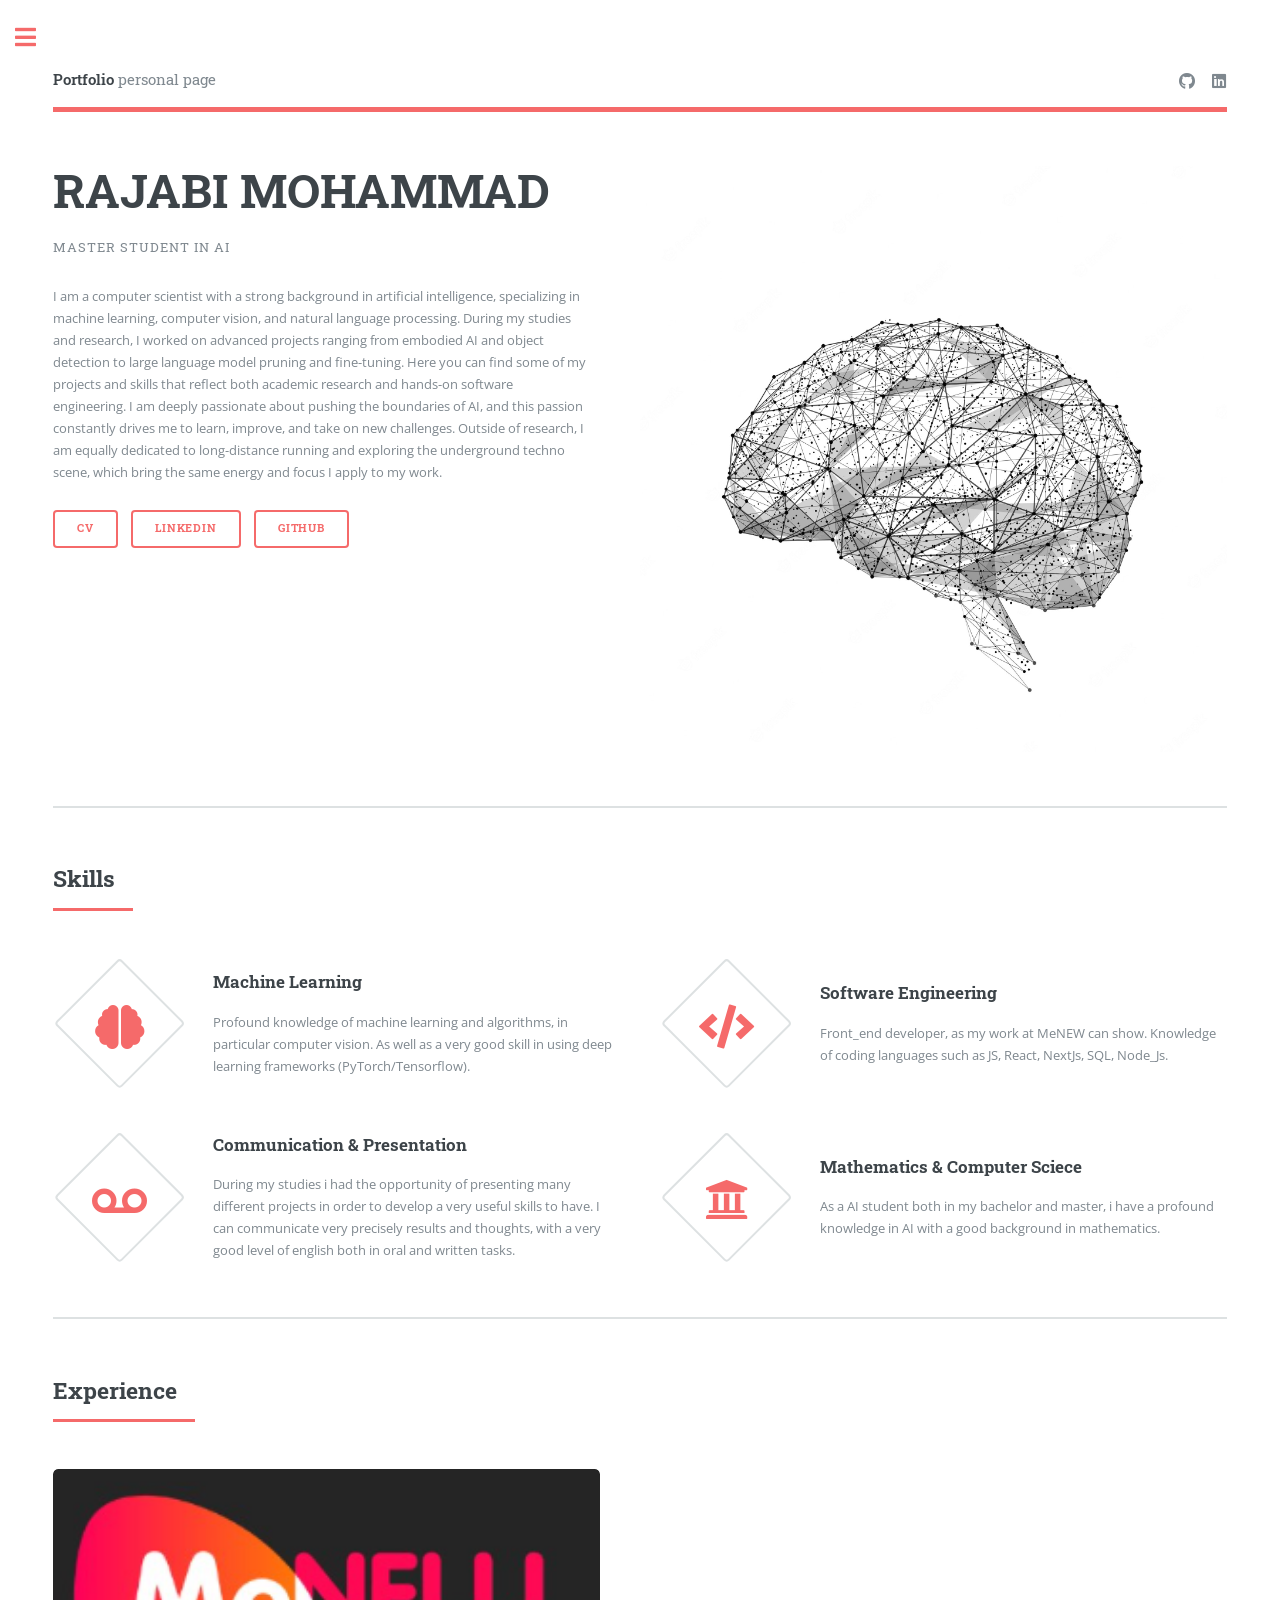
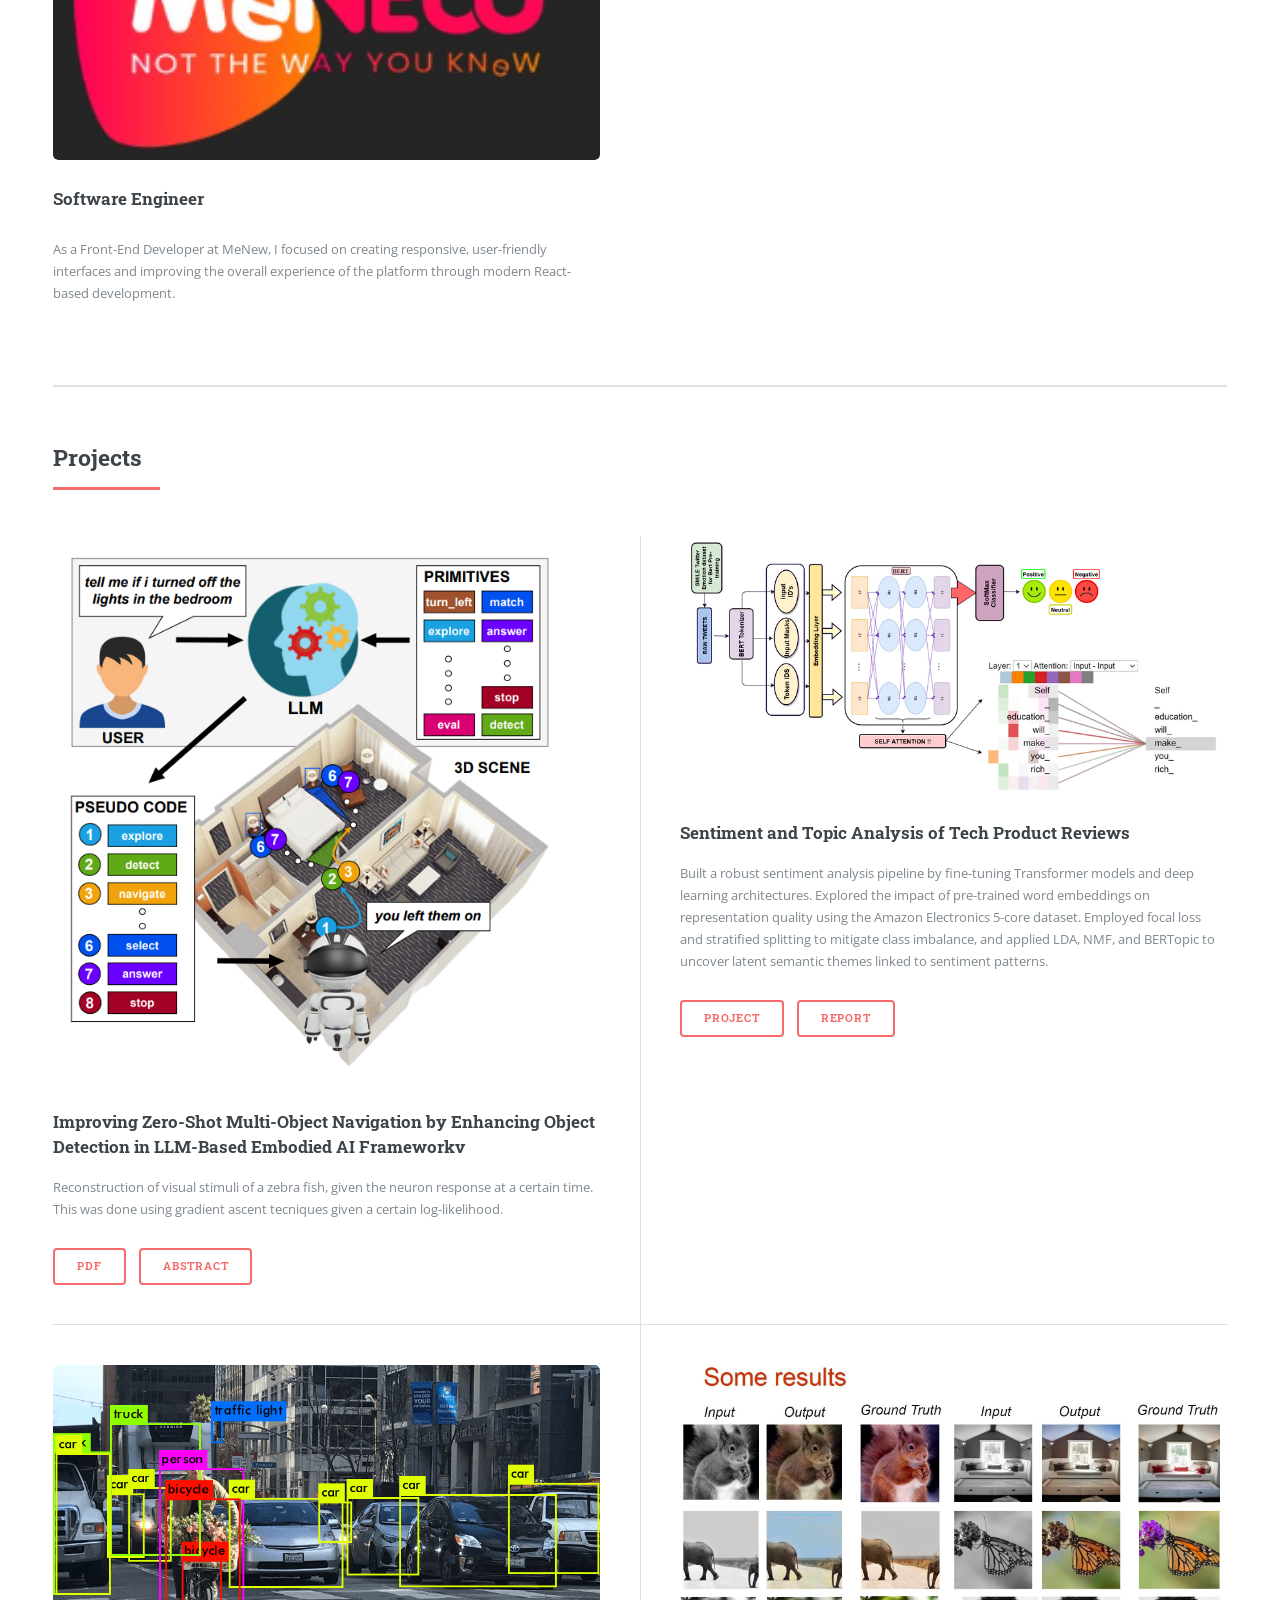
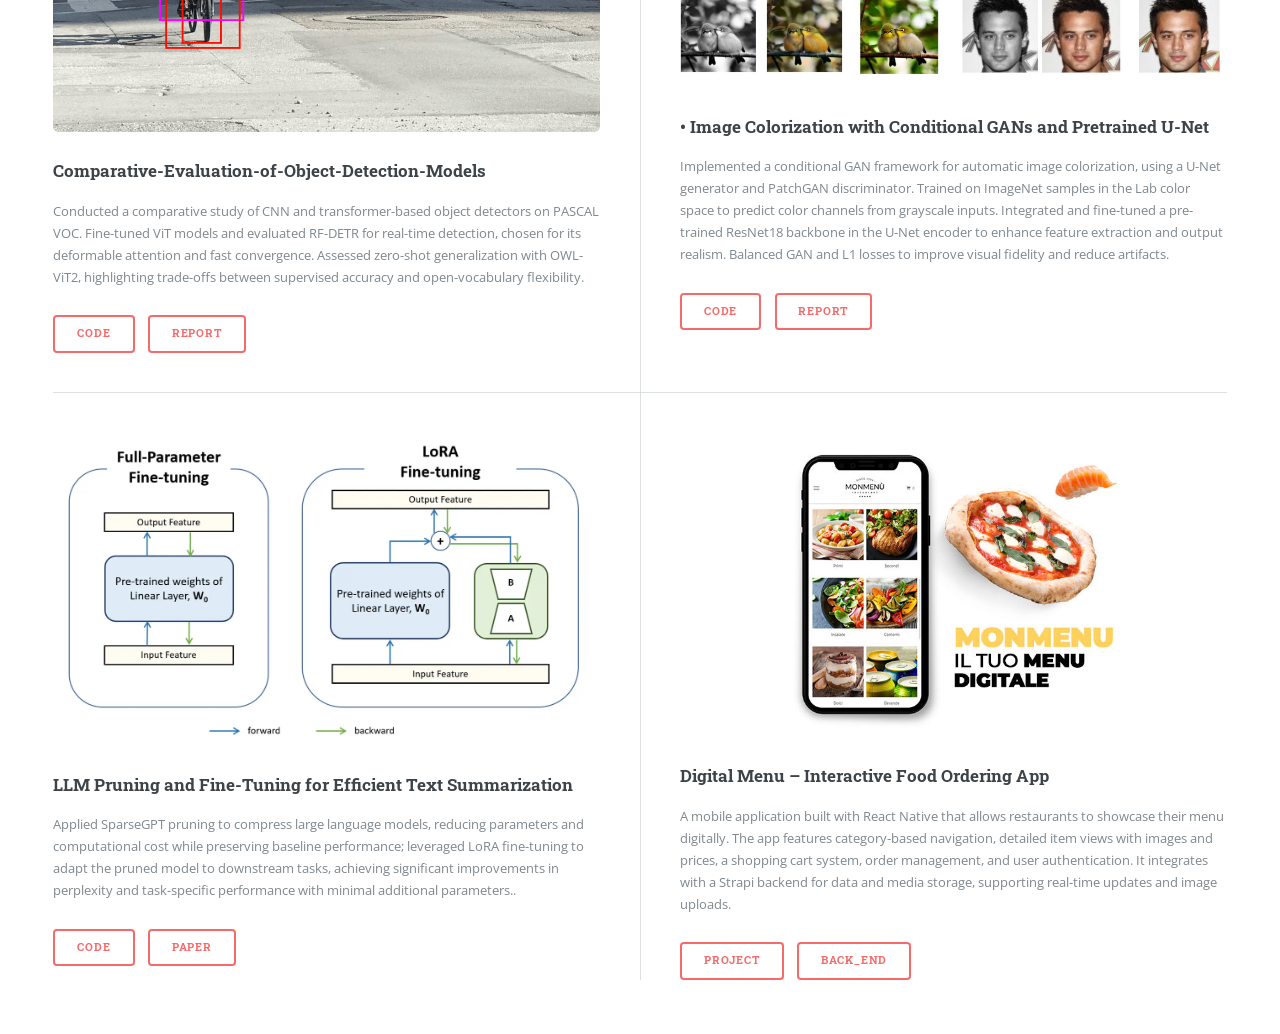
==== commit 24b29e17: "edit" ====
--- a/index.html
+++ b/index.html
@@ -44,12 +44,14 @@
 							<p>Master student in AI </p>
 						</header>
 						<p>
-							I am a computer scientist who transitioned into research and engineering, combining my expertise in
-							machine learning, computer vision, and large language models. My journey has taken me from embodied AI and
-							object detection to NLP, pruning, and fine-tuning LLMs. I’m deeply passionate about pushing the limits of
-							AI, and this drive keeps me motivated to take on new challenges and improve constantly. Outside of work,
-							I’m equally fueled by my love for running marathons and exploring the underground techno scene — two
-							passions that reflect the same energy and focus I bring to my research and projects.
+							I am a computer scientist with a strong background in artificial intelligence, specializing in machine
+							learning, computer vision, and natural language processing. During my studies and research, I worked on
+							advanced projects ranging from embodied AI and object detection to large language model pruning and
+							fine-tuning. Here you can find some of my projects and skills that reflect both academic research and
+							hands-on software engineering. I am deeply passionate about pushing the boundaries of AI, and this passion
+							constantly drives me to learn, improve, and take on new challenges. Outside of research, I am equally
+							dedicated to long-distance running and exploring the underground techno scene, which bring the same energy
+							and focus I apply to my work.
 						</p>
 						<ul class="actions">
 							<li><a href="images\cv.pdf" class="button">CV</span></a></li>
@@ -167,8 +169,9 @@
 								LDA, NMF,
 								and BERTopic to uncover latent semantic themes linked to sentiment patterns.</p>
 							<ul class="actions">
-								<li><a href="https://github.com/mohammjavad123/NLP" class="button">(Code and report)</a></li>
-								<!-- <li><a href="images/human_data_analytics.pdf" class="button">Paper</a></li> -->
+								<li><a href="https://github.com/mohammjavad123/NLP" class="button">Project</a></li>
+								<li><a href="https://github.com/mohammjavad123/NLP/blob/main/NLP_project.pdf" class="button">report</a>
+								</li>
 							</ul>
 						</article>
 						<article>
@@ -181,7 +184,10 @@
 								accuracy and open-vocabulary flexibility.</p>
 							<ul class="actions">
 								<li><a href="https://github.com/mohammjavad123/Comparative-Evaluation-of-Object-Detection-Models"
-										class="button">(Code and report)</a></li>
+										class="button">Code</a></li>
+								<li><a href="https://github.com/mohammjavad123/NLP/blob/main/NLP_project.pdf" class="button">report</a>
+								</li>
+
 							</ul>
 						</article>
 						<article>
@@ -197,9 +203,11 @@
 								artifacts.
 							</p>
 							<ul class="actions">
-								<li><a href="https://github.com/mohammjavad123/computer-vision" class="button">(Code and report)</a>
+								<li><a href="https://github.com/mohammjavad123/computer-vision" class="button">Code</a>
 								</li>
-								<!-- <li><a href="images/Self_supervised_image_colourization.pdf" class="button">Paper</a></li> -->
+								<li><a
+										href="https://github.com/mohammjavad123/computer-vision/blob/main2/Image_Colorization_using_Conditional_Generative_Adversarial_Networks.pdf"
+										class="button">report</a></li>
 							</ul>
 						</article>
 
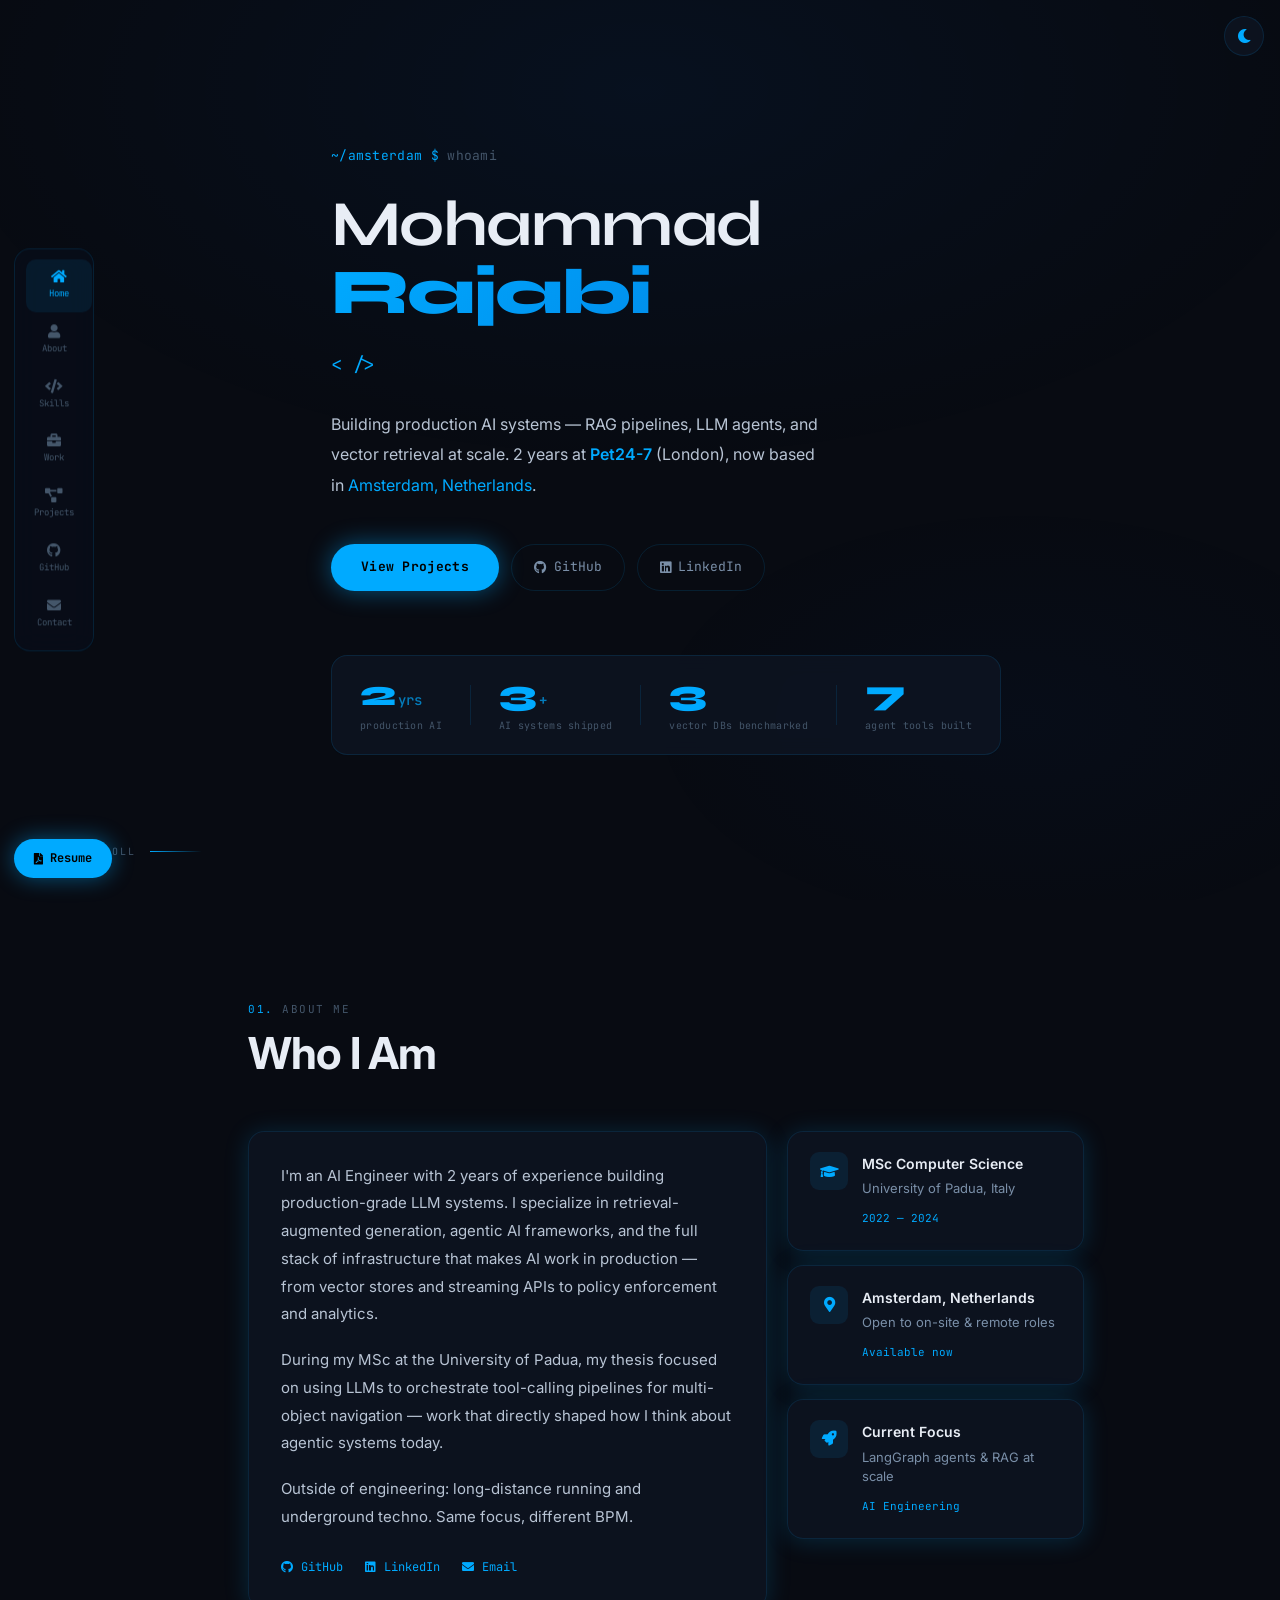
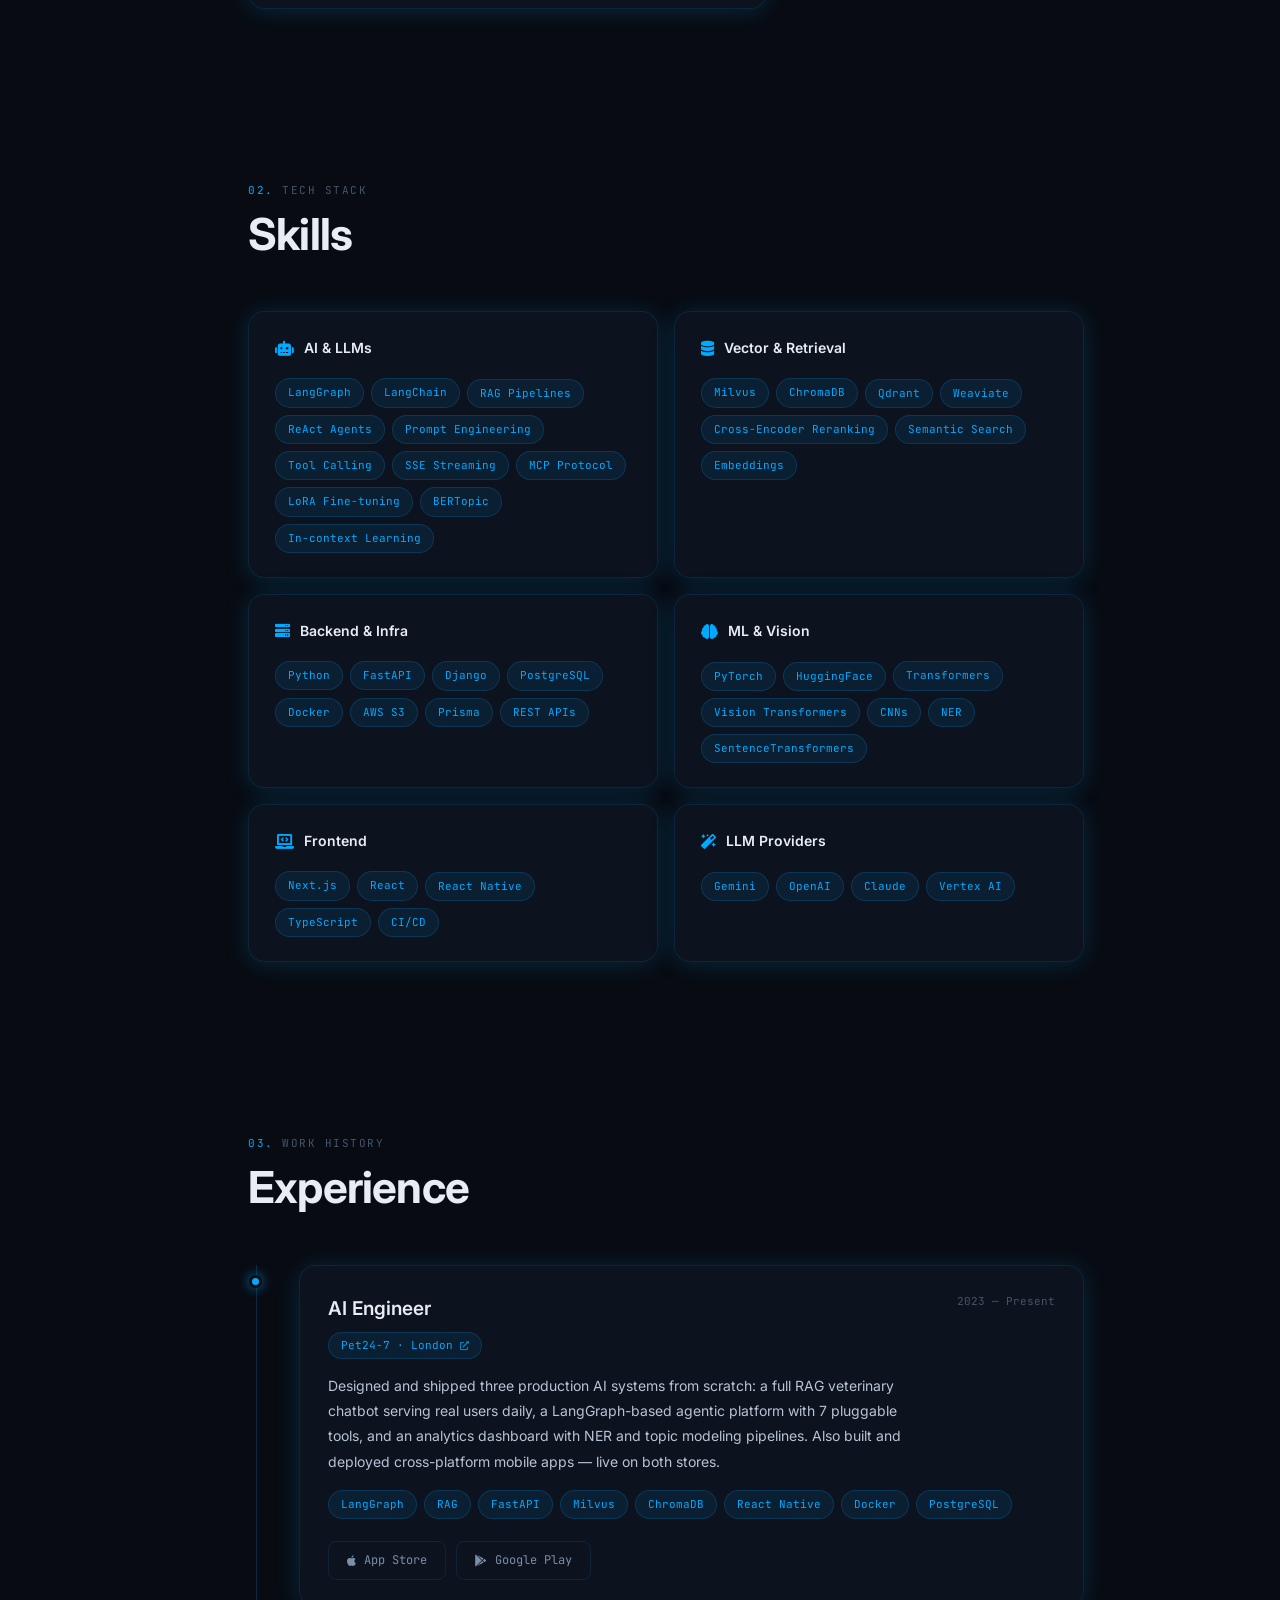
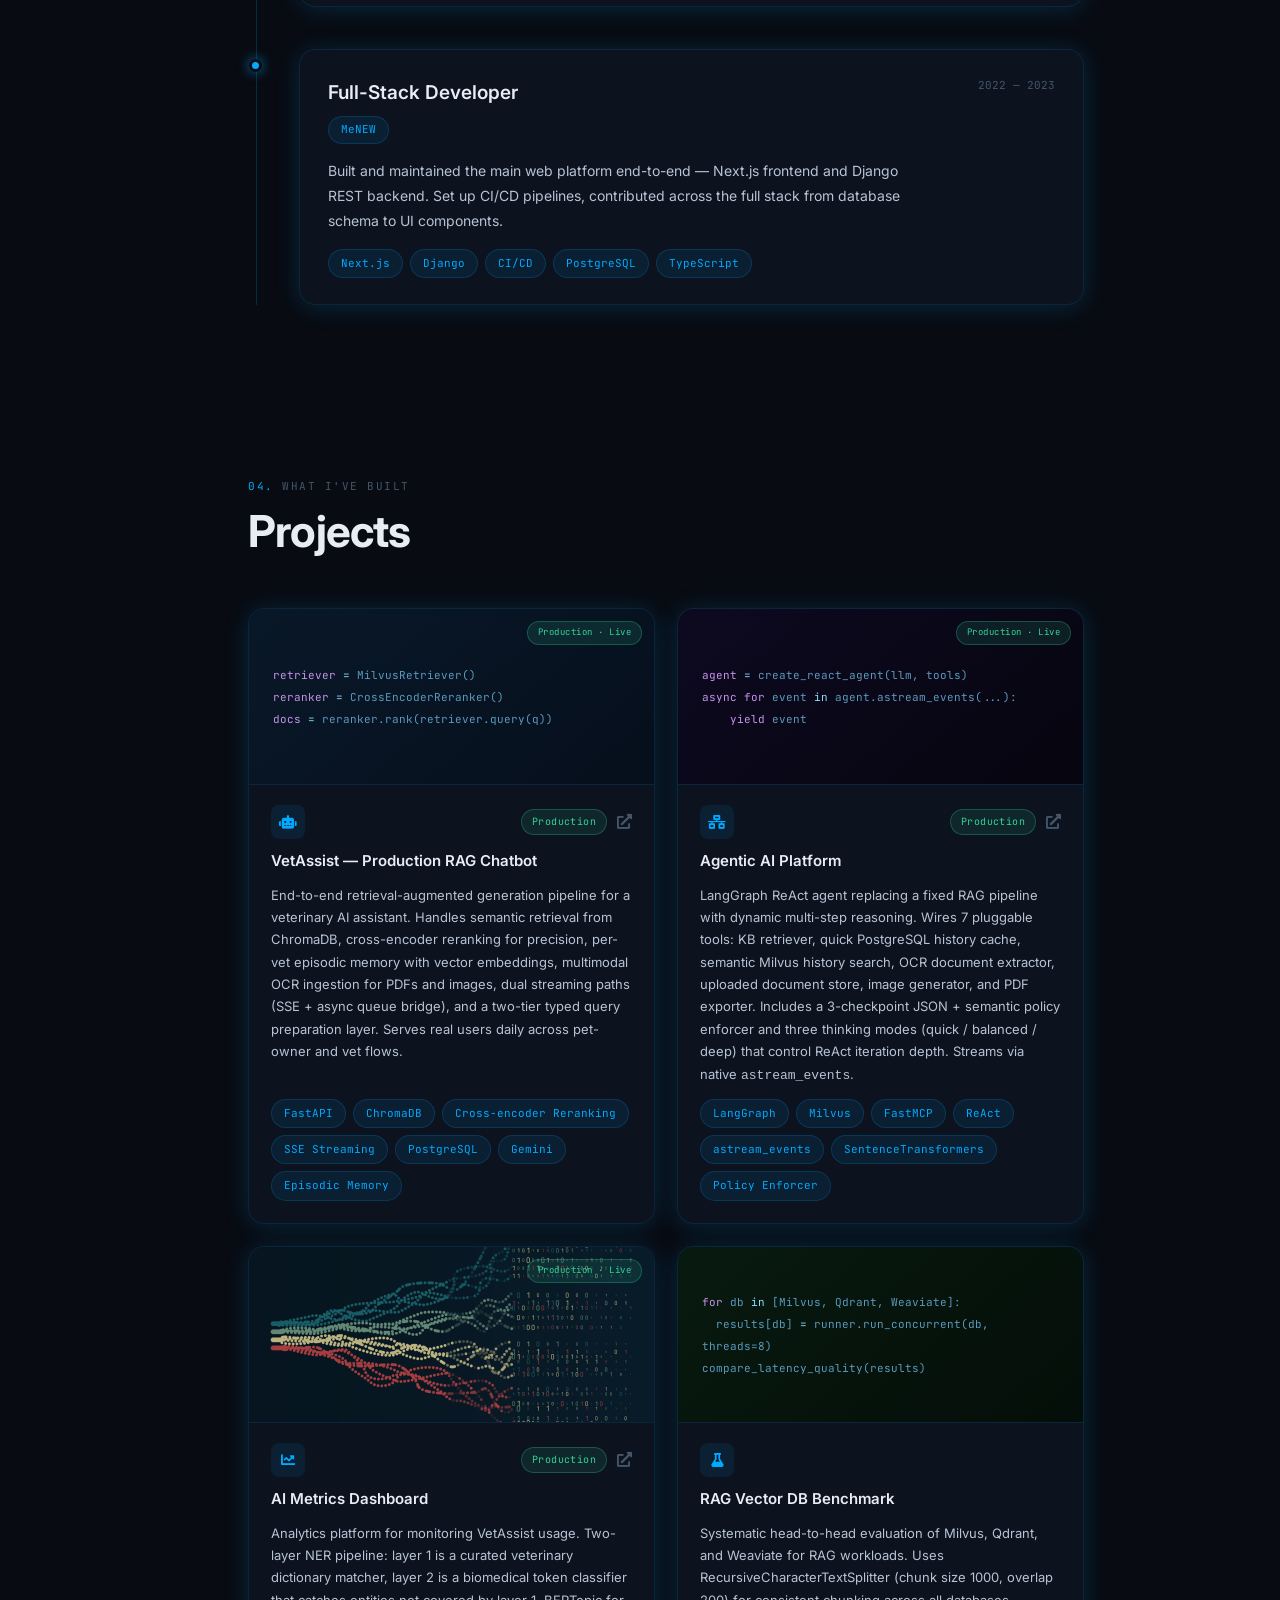
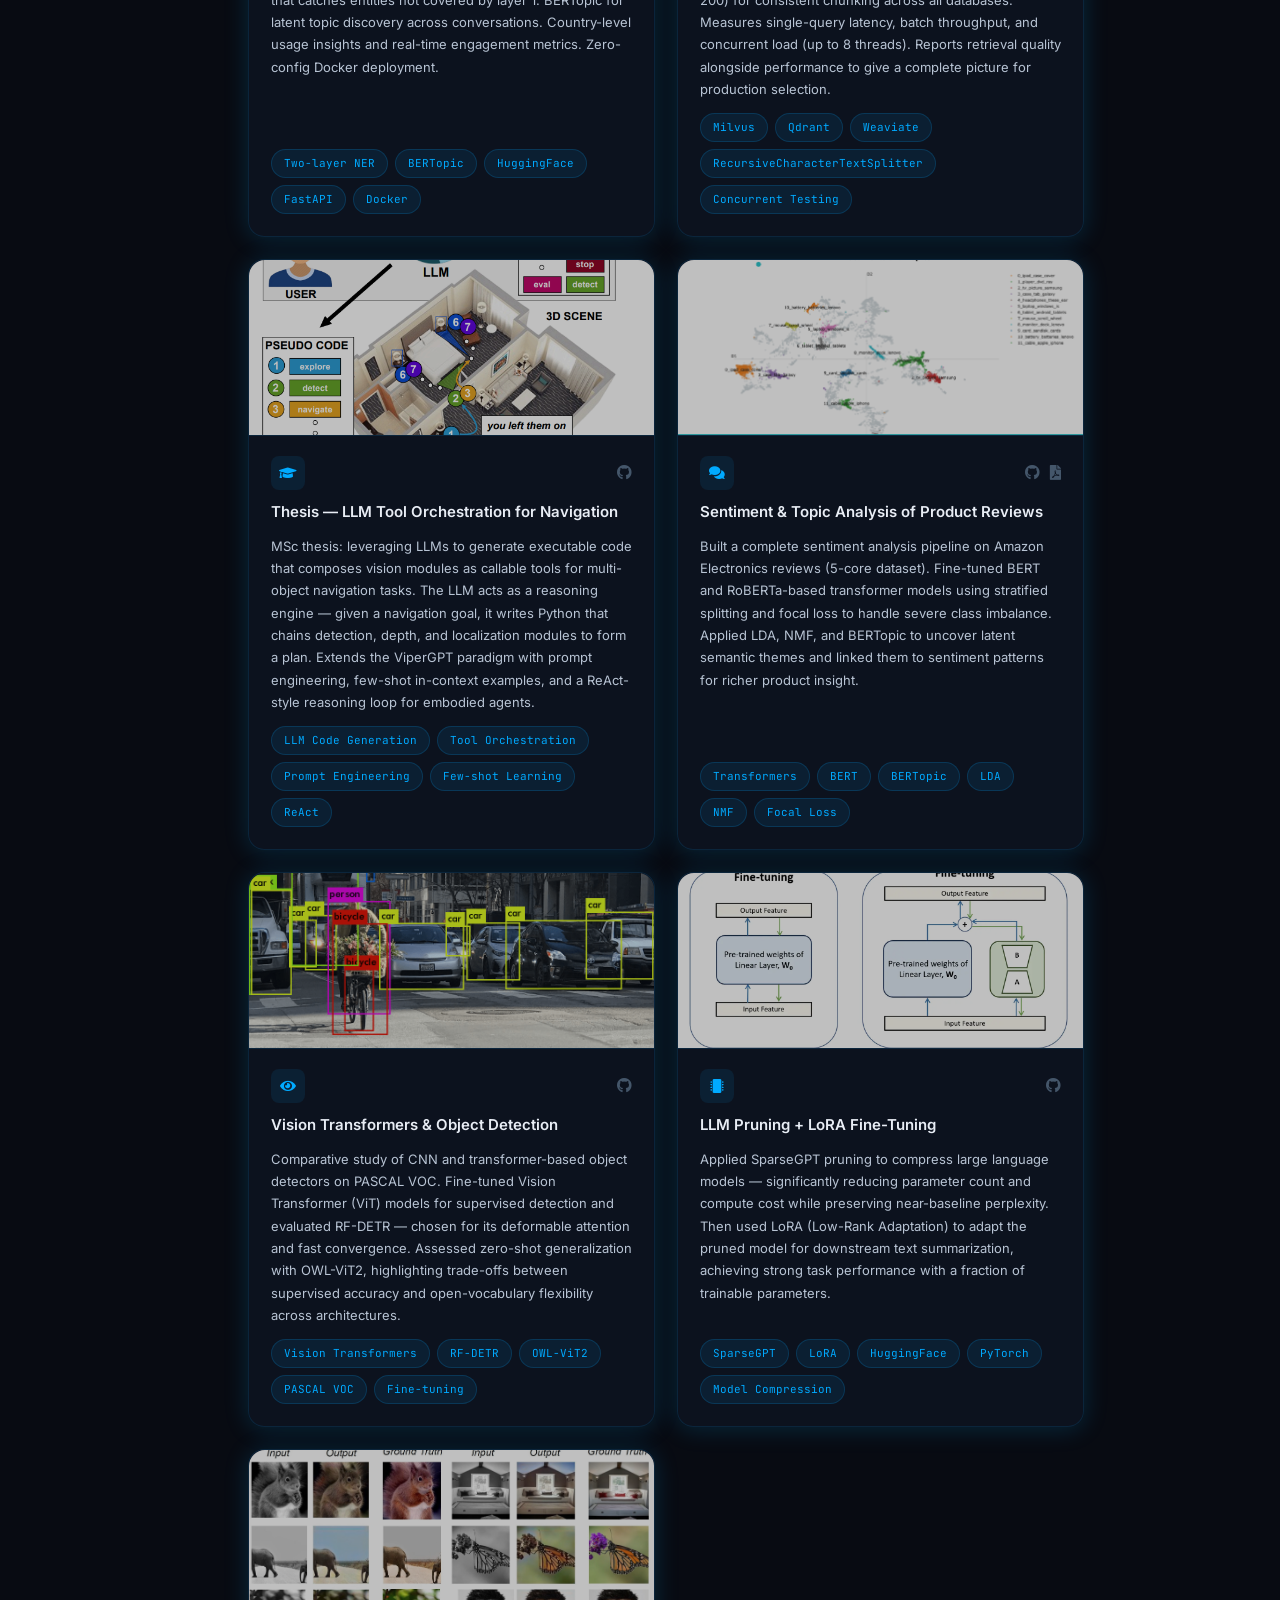
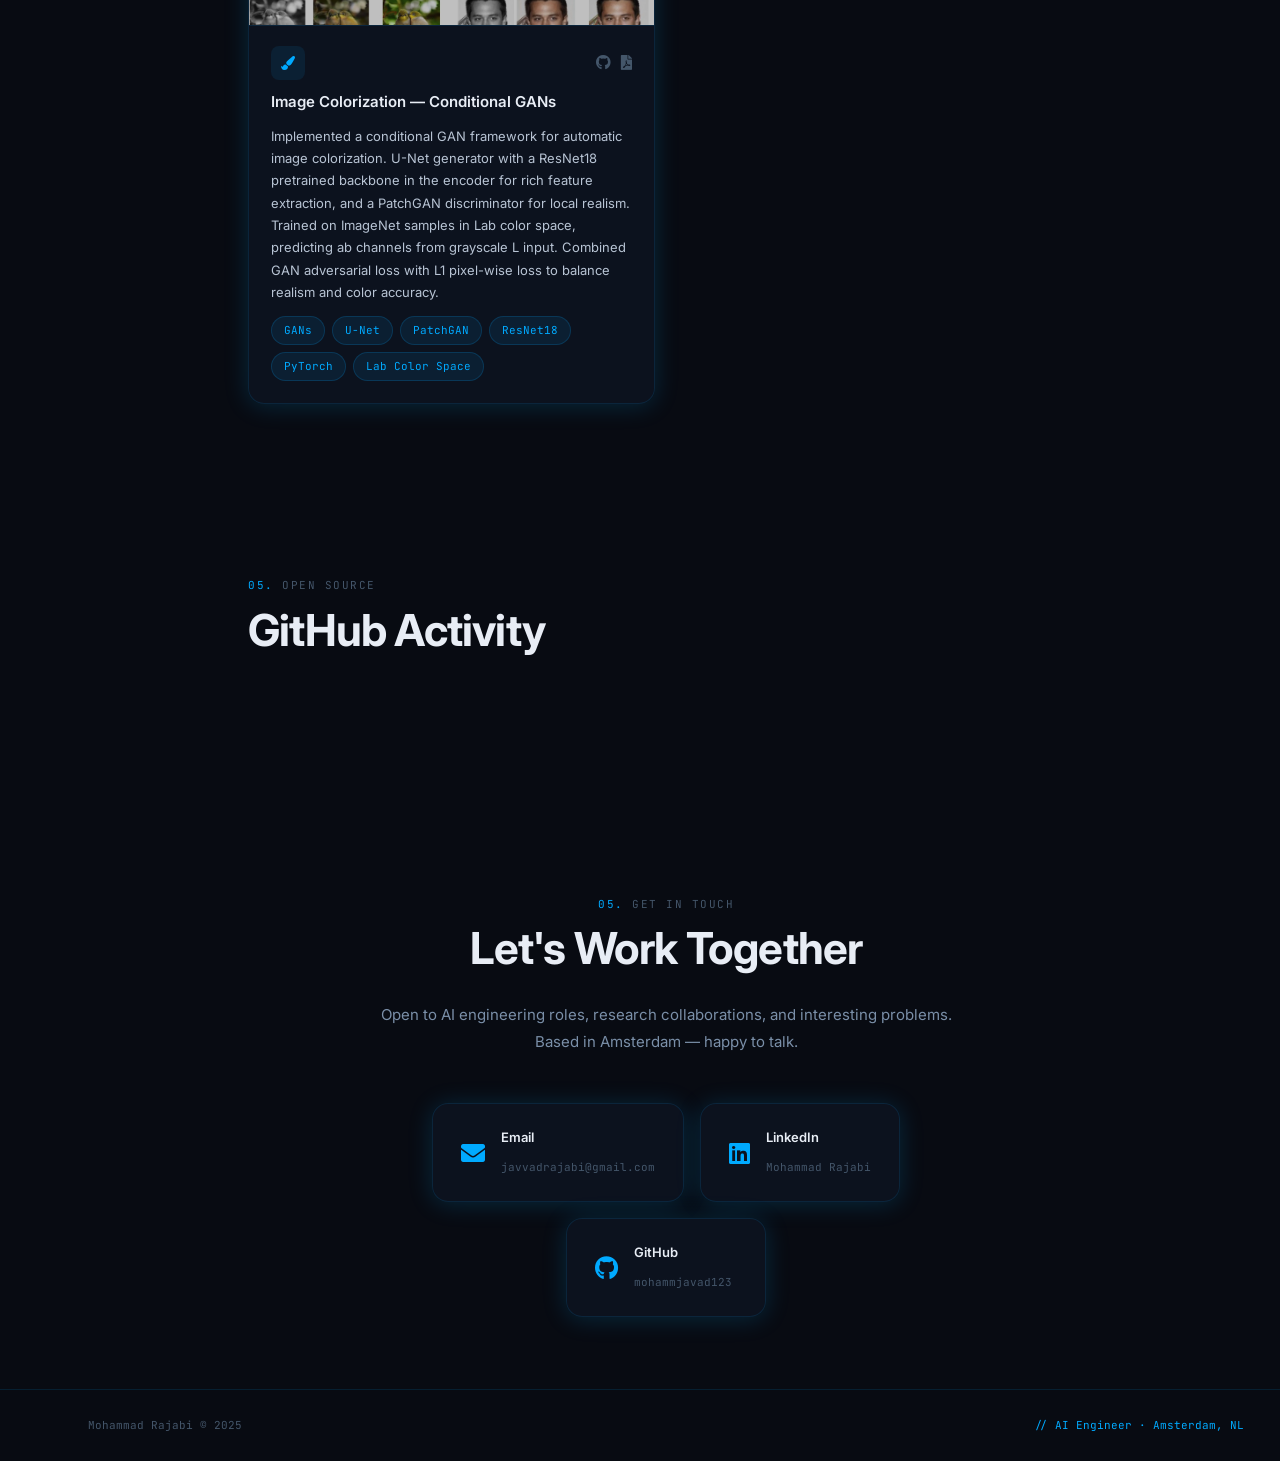
==== commit 13c1f12e: "final" ====
--- a/index.html
+++ b/index.html
@@ -1,363 +1,641 @@
-<!DOCTYPE HTML>
-<!--
-	Editorial by HTML5 UP
-	html5up.net | @ajlkn
-	Free for personal and commercial use under the CCA 3.0 license (html5up.net/license)
--->
-
-<html>
-
-<head>
-	<link rel="icon" href="images/logo.jpg">
-	<title>MOHAMMAD RAJABI</title>
-	<meta charset="utf-8" />
-	<meta name="viewport" content="width=device-width, initial-scale=1, user-scalable=no" />
-	<link rel="stylesheet" href="assets/css/main.css" />
-</head>
-
-<body class="is-preload">
-
-	<!-- Wrapper -->
-	<div id="wrapper">
-
-		<!-- Main -->
-		<div id="main">
-			<div class="inner">
-
-				<!-- Header -->
-				<header id="header">
-					<a href="index.html" class="logo"><strong>Portfolio</strong> personal page</a>
-					<ul class="icons">
-						<li><a href="https://github.com/mohammjavad123" class="icon brands fa-github"><span
-									class="label">Github</span></a></li>
-						<li><a href="https://www.linkedin.com/in/mohammadkazem-rajabi-3b5a121ab/"
-								class="icon brands fa-linkedin"><span class="label">LinkedIn</span></a></li>
-					</ul>
-				</header>
-
-				<!-- Banner -->
-				<section id="banner">
-					<div class="content">
-						<header>
-							<h1>RAJABI MOHAMMAD<br />
-							</h1>
-							<p>Master student in AI </p>
-						</header>
-						<p>
-							I am a computer scientist with a strong background in artificial intelligence, specializing in machine
-							learning, computer vision, and natural language processing. During my studies and research, I worked on
-							advanced projects ranging from embodied AI and object detection to large language model pruning and
-							fine-tuning. Here you can find some of my projects and skills that reflect both academic research and
-							hands-on software engineering. I am deeply passionate about pushing the boundaries of AI, and this passion
-							constantly drives me to learn, improve, and take on new challenges. Outside of research, I am equally
-							dedicated to long-distance running and exploring the underground techno scene, which bring the same energy
-							and focus I apply to my work.
-						</p>
-						<ul class="actions">
-							<li><a href="images\cv.pdf" class="button">CV</span></a></li>
-							<li><a href="https://www.linkedin.com/in/mohammadkazem-rajabi-3b5a121ab/" class="button big">LinkedIn</a>
-							</li>
-							<li><a href="https://github.com/mohammjavad123" class="button">Github</span></a></li>
-						</ul>
-					</div>
-					<span class="image object">
-						<img src="images/brain.jpg" alt="" />
-					</span>
-				</section>
-
-				<!-- Section -->
-				<section>
-					<header class="major">
-						<h2>Skills</h2>
-					</header>
-					<div class="features">
-						<article>
-							<span class="icon solid fa-brain"></span>
-							<div class="content">
-								<h3>Machine Learning</h3>
-								<p>Profound knowledge of machine learning and algorithms, in particular computer vision. As well as a
-									very good skill in using deep learning frameworks (PyTorch/Tensorflow).</p>
-							</div>
-						</article>
-						<article>
-							<span class="icon solid fa-code"></span>
-							<div class="content">
-								<h3>Software Engineering</h3>
-								<p>Front_end developer, as my work at MeNEW can show. Knowledge of coding
-									languages such as JS, React, NextJs, SQL, Node_Js.</p>
-							</div>
-						</article>
-						<article>
-							<span class="icon solid fa-voicemail"></span>
-							<div class="content">
-								<h3>Communication & Presentation</h3>
-								<p>During my studies i had the opportunity of presenting many different projects in order to develop a
-									very useful skills to have. I can communicate very precisely results and thoughts, with a very good
-									level of english both in oral and written tasks.</p>
-							</div>
-						</article>
-						<article>
-							<span class="icon solid fa-university"></span>
-							<div class="content">
-								<h3>Mathematics & Computer Sciece</h3>
-								<p>As a AI student both in my bachelor and master, i have a profound knowledge in AI with a
-									good background in mathematics.</p>
-							</div>
-						</article>
-					</div>
-				</section>
-
-				<!-- Section -->
-				<section>
-					<header class="major">
-						<h2>Experience</h2>
-					</header>
-					<div class="posts">
-						<article>
-							<a href="https://menew.ir/" class="image"><img src="images/cern-logo.png" alt="image" /></a>
-							<h3>Software Engineer</h3>
-							<p>
-							<p>
-								As a Front-End Developer at MeNew, I focused on creating responsive, user-friendly interfaces and
-								improving the overall experience of the platform through modern React-based development.
-							</p>
-							</p>
-							<ul class="actions">
-							</ul>
-						</article>
-						<!-- <article>
-							<a href="https://www.unipd.it/en/stat" class="image"><img src="images/unipd-logo.png" alt="" /></a>
-							<h3>Package Developer</h3>
-							<p>R library for diffusion model analysis. DIMORA (DIffusion MOdels R Analysis) is a statistical package
-								that allows the analysis of diffusion data using different models, among the most used and useful. The
-								need for this package arises from the lack of a similar tool in R, the idea is therefore to provide a
-								platform that allows the most in-depth analysis of the diffusion data.</p>
-							<ul class="actions">
-							</ul>
-						</article> -->
-
-					</div>
-				</section>
-
-				<!-- Section -->
-				<section>
-					<header class="major">
-						<h2>Projects</h2>
-					</header>
-					<div class="posts">
-						<article>
-							<a href="https://arxiv.org/pdf/2412.10402" class="image"><img src="images/tango.png" alt="" /></a>
-							<h3>Improving Zero-Shot Multi-Object Navigation by Enhancing Object Detection in LLM-Based Embodied AI
-								Frameworkv</h3>
-							<p>Reconstruction of visual stimuli of a zebra fish, given the neuron response at a certain time. This was
-								done using gradient ascent tecniques given a certain log-likelihood. </p>
-							<ul class="actions">
-								<li><a href="https://github.com/mohammjavad123/thesis-llm-embodied-ai" class="button">PDF</a></li>
-								<li><a
-										href="https://github.com/mohammjavad123/thesis-llm-embodied-ai/blob/master/Thesis_abstract%20.pdf"
-										class="button">Abstract</a></li>
-							</ul>
-						</article>
-						<article>
-							<a href="https://github.com/mohammjavad123/NLP" class="image"><img src="images/nlp2.ppm" alt="" /></a>
-							<h3>Sentiment and Topic Analysis of Tech Product Reviews</h3>
-							<p>Built a robust sentiment analysis pipeline by fine-tuning Transformer models and deep learning
-								architectures.
-								Explored the impact of pre-trained word embeddings on representation quality using the Amazon
-								Electronics
-								5-core dataset. Employed focal loss and stratified splitting to mitigate class imbalance, and applied
-								LDA, NMF,
-								and BERTopic to uncover latent semantic themes linked to sentiment patterns.</p>
-							<ul class="actions">
-								<li><a href="https://github.com/mohammjavad123/NLP" class="button">Project</a></li>
-								<li><a href="https://github.com/mohammjavad123/NLP/blob/main/NLP_project.pdf" class="button">report</a>
-								</li>
-							</ul>
-						</article>
-						<article>
-							<a href="https://github.com/mohammjavad123/Comparative-Evaluation-of-Object-Detection-Models"
-								class="image"><img src="images/object-detection.png" alt="" /></a>
-							<h3>Comparative-Evaluation-of-Object-Detection-Models</h3>
-							<p>Conducted a comparative study of CNN and transformer-based object detectors on PASCAL VOC. Fine-tuned
-								ViT models and evaluated RF-DETR for real-time detection, chosen for its deformable attention and fast
-								convergence. Assessed zero-shot generalization with OWL-ViT2, highlighting trade-offs between supervised
-								accuracy and open-vocabulary flexibility.</p>
-							<ul class="actions">
-								<li><a href="https://github.com/mohammjavad123/Comparative-Evaluation-of-Object-Detection-Models"
-										class="button">Code</a></li>
-								<li><a href="https://github.com/mohammjavad123/NLP/blob/main/NLP_project.pdf" class="button">report</a>
-								</li>
-
-							</ul>
-						</article>
-						<article>
-							<a href="https://github.com/mohammjavad123/computer-vision" class="image"><img
-									src="images/image_colourization.jpg" alt="" /></a>
-							<h3>• Image Colorization with Conditional GANs and Pretrained U-Net</h3>
-							<p>Implemented a conditional GAN framework for automatic image colorization, using a U-Net generator and
-								PatchGAN discriminator. Trained on ImageNet samples in the Lab color space to predict color channels
-								from
-								grayscale inputs. Integrated and fine-tuned a pre-trained ResNet18 backbone in the U-Net encoder to
-								enhance
-								feature extraction and output realism. Balanced GAN and L1 losses to improve visual fidelity and reduce
-								artifacts.
-							</p>
-							<ul class="actions">
-								<li><a href="https://github.com/mohammjavad123/computer-vision" class="button">Code</a>
-								</li>
-								<li><a
-										href="https://github.com/mohammjavad123/computer-vision/blob/main2/Image_Colorization_using_Conditional_Generative_Adversarial_Networks.pdf"
-										class="button">report</a></li>
-							</ul>
-						</article>
-
-						<article>
-							<a href="https://arxiv.org/pdf/2106.09685" class="image"><img src="images/lora.png" alt="" /></a>
-							<h3>LLM Pruning and Fine-Tuning for Efficient Text Summarization</h3>
-							<p>Applied SparseGPT pruning to compress large language models, reducing parameters and computational
-								cost
-								while preserving baseline performance; leveraged LoRA fine-tuning to adapt the pruned model to
-								downstream
-								tasks, achieving significant improvements in perplexity and task-specific performance with minimal
-								additional
-								parameters..</p>
-							<ul class="actions">
-								<li><a href="https://github.com/mohammjavad123/LLM_Pruning_and_Fine_tuning_with_LORA"
-										class="button">Code</a></li>
-								<li><a href="https://arxiv.org/pdf/2106.09685" class="button">Paper</a></li>
-							</ul>
-						</article>
-
-
-						<article>
-							<a href="https://github.com/mohammjavad123/Digital_Menu" class="image">
-								<img src="images/digm.jpg" alt="" style="width:70%; height:auto; margin:0 auto; display:block;" />
-							</a>
-
-							<h3>Digital Menu – Interactive Food Ordering App</h3>
-							<p>A mobile application built with React Native that allows restaurants to showcase their menu digitally.
-								The app features category-based navigation, detailed item views with images and prices, a shopping cart
-								system, order management, and user authentication. It integrates with a Strapi backend for data and
-								media storage, supporting real-time updates and image uploads.</p>
-							<ul class="actions">
-								<li><a href="https://github.com/mohammjavad123/Digital_Menu" class="button">Project</a></li>
-								<li><a href="https://github.com/mohammjavad123/digital-menu-back-end" class="button">Back_end</a></li>
-
-								<!-- <li><a href="images/FPGA_FIR_Filter.pdf" class="button">Paper</a></li> -->
-							</ul>
-						</article>
-					</div>
-				</section>
-
-			</div>
-		</div>
-		<!-- Sidebar -->
-		<div id="sidebar">
-			<div class="inner">
-
-				<!-- Search -->
-				<section id="search" class="alt">
-					<form method="post" action="#">
-						<input type="text" name="query" id="query" placeholder="Search" />
-					</form>
-				</section>
-
-				<!-- Menu 
-								<nav id="menu">
-									<header class="major">
-										<h2>Menu</h2>
-									</header>
-									<ul>
-										<li><a href="index.html">Homepage</a></li>
-										<li><a href="generic.html">Generic</a></li>
-										<li><a href="elements.html">Elements</a></li>
-										<li>
-											<span class="opener">Submenu</span>
-											<ul>
-												<li><a href="#">Lorem Dolor</a></li>
-												<li><a href="#">Ipsum Adipiscing</a></li>
-												<li><a href="#">Tempus Magna</a></li>
-												<li><a href="#">Feugiat Veroeros</a></li>
-											</ul>
-										</li>
-										<li><a href="#">Etiam Dolore</a></li>
-										<li><a href="#">Adipiscing</a></li>
-										<li>
-											<span class="opener">Another Submenu</span>
-											<ul>
-												<li><a href="#">Lorem Dolor</a></li>
-												<li><a href="#">Ipsum Adipiscing</a></li>
-												<li><a href="#">Tempus Magna</a></li>
-												<li><a href="#">Feugiat Veroeros</a></li>
-											</ul>
-										</li>
-										<li><a href="#">Maximus Erat</a></li>
-										<li><a href="#">Sapien Mauris</a></li>
-										<li><a href="#">Amet Lacinia</a></li>
-									</ul>
-								</nav> -->
-
-				<!-- Section
-								<section>
-									<header class="major">
-										<h2>Ante interdum</h2>
-									</header>
-									<div class="mini-posts">
-										<article>
-											<a href="#" class="image"><img src="images/pic07.jpg" alt="" /></a>
-											<p>Aenean ornare velit lacus, ac varius enim lorem ullamcorper dolore aliquam.</p>
-										</article>
-										<article>
-											<a href="#" class="image"><img src="images/pic08.jpg" alt="" /></a>
-											<p>Aenean ornare velit lacus, ac varius enim lorem ullamcorper dolore aliquam.</p>
-										</article>
-										<article>
-											<a href="#" class="image"><img src="images/pic09.jpg" alt="" /></a>
-											<p>Aenean ornare velit lacus, ac varius enim lorem ullamcorper dolore aliquam.</p>
-										</article>
-									</div>
-									<ul class="actions">
-										<li><a href="#" class="button">More</a></li>
-									</ul>
-								</section> -->
-
-				<!-- Section -->
-				<section>
-					<header class="major">
-						<h2>Personal Info</h2>
-					</header>
-					<p>Finishing my master degree in Computer Science at University of Padua.</p>
-					<ul class="contact">
-						<li class="icon solid fa-envelope">
-							<a href="mailto:mohammadkazem.rajabi@studenti.unipd.it">
-								mohammadkazem.rajabi@unipd.it
-							</a>
-						</li>
-						<li class="icon solid fa-phone">(+39) 3894389992</li>
-						<li class="icon solid fa-home">Padova, Italy<br />
-						<li class="icon solid fa-search">LinkedIn, Github<br />
-						</li>
-					</ul>
-				</section>
-
-				<!-- Footer -->
-				<footer id="footer">
-					<p class="copyright">&copy; All rights reserved. </p>
-					<p class="copyright">&copy; CCA 3.0 license</p>
-				</footer>
-
-			</div>
-		</div>
-
-	</div>
-
-	<!-- Scripts -->
-	<script src="assets/js/jquery.min.js"></script>
-	<script src="assets/js/browser.min.js"></script>
-	<script src="assets/js/breakpoints.min.js"></script>
-	<script src="assets/js/util.js"></script>
-	<script src="assets/js/main.js"></script>
-
-</body>
-
-</html>+<!DOCTYPE HTML>
+<html lang="en">
+<head>
+  <meta charset="utf-8" />
+  <meta name="viewport" content="width=device-width, initial-scale=1, user-scalable=no" />
+  <title>Mohammad Rajabi — AI Engineer</title>
+  <link rel="icon" href="images/logo.jpg">
+  <link rel="preconnect" href="https://fonts.googleapis.com">
+  <link rel="preconnect" href="https://fonts.gstatic.com" crossorigin>
+  <link href="https://fonts.googleapis.com/css2?family=Syne:wght@700;800&family=Inter:wght@300;400;500;600;700&family=JetBrains+Mono:wght@400;500;600&display=swap" rel="stylesheet">
+  <link rel="stylesheet" href="assets/css/fontawesome-all.min.css" />
+  <link rel="stylesheet" href="assets/css/custom.css" />
+</head>
+<body class="dark-mode">
+
+  <div id="particles-js"></div>
+
+  <!-- Sidebar Nav -->
+  <nav id="sidebar-nav" aria-label="Section navigation">
+    <a href="#hero"       class="snav-item active" aria-label="Home"><i class="fas fa-home"></i><span>Home</span></a>
+    <a href="#about"      class="snav-item" aria-label="About"><i class="fas fa-user"></i><span>About</span></a>
+    <a href="#skills"     class="snav-item" aria-label="Skills"><i class="fas fa-code"></i><span>Skills</span></a>
+    <a href="#experience" class="snav-item" aria-label="Experience"><i class="fas fa-briefcase"></i><span>Work</span></a>
+    <a href="#projects"   class="snav-item" aria-label="Projects"><i class="fas fa-project-diagram"></i><span>Projects</span></a>
+    <a href="#github"     class="snav-item" aria-label="GitHub"><i class="fab fa-github"></i><span>GitHub</span></a>
+    <a href="#contact"    class="snav-item" aria-label="Contact"><i class="fas fa-envelope"></i><span>Contact</span></a>
+  </nav>
+
+  <button id="theme-toggle" aria-label="Toggle theme"><i class="fas fa-moon"></i></button>
+  <a href="images/cv.pdf" id="resume-btn" target="_blank"><i class="fas fa-file-pdf"></i> Resume</a>
+  <button id="go-top" aria-label="Go to top"><i class="fas fa-rocket"></i></button>
+
+  <!-- ═══════════════════════════════════════════════
+       HERO
+  ═══════════════════════════════════════════════ -->
+  <section id="hero">
+    <div class="hero-inner">
+      <p class="hero-greeting"><span class="mono cyan">~/amsterdam $</span> <span class="mono">whoami</span></p>
+      <h1>Mohammad<br/><em class="serif-name">Rajabi</em></h1>
+      <div class="hero-role">
+        <span class="mono cyan">&lt;</span><span id="typed-role">AI Engineer</span><span class="mono cyan"> /&gt;</span>
+      </div>
+      <p class="hero-bio">
+        Building production AI systems — RAG pipelines, LLM agents, and vector retrieval at scale.
+        2 years at <span class="cyan font-semibold">Pet24-7</span> (London), now based in
+        <span class="cyan">Amsterdam, Netherlands</span>.
+      </p>
+      <div class="hero-cta">
+        <a href="#projects" class="btn-glow">View Projects</a>
+        <a href="https://github.com/mohammjavad123" class="btn-ghost" target="_blank" rel="noopener">
+          <i class="fab fa-github"></i> GitHub
+        </a>
+        <a href="https://www.linkedin.com/in/mohammadkazem-rajabi-3b5a121ab/" class="btn-ghost" target="_blank" rel="noopener">
+          <i class="fab fa-linkedin"></i> LinkedIn
+        </a>
+      </div>
+      <div class="hero-stats">
+        <div class="hstat">
+          <span class="hstat-n">2<span class="hstat-unit">yrs</span></span>
+          <span class="hstat-l">production AI</span>
+        </div>
+        <div class="hstat-sep"></div>
+        <div class="hstat">
+          <span class="hstat-n">3<span class="hstat-unit">+</span></span>
+          <span class="hstat-l">AI systems shipped</span>
+        </div>
+        <div class="hstat-sep"></div>
+        <div class="hstat">
+          <span class="hstat-n">3</span>
+          <span class="hstat-l">vector DBs benchmarked</span>
+        </div>
+        <div class="hstat-sep"></div>
+        <div class="hstat">
+          <span class="hstat-n">7</span>
+          <span class="hstat-l">agent tools built</span>
+        </div>
+      </div>
+    </div>
+    <div class="scroll-hint"><span class="mono">scroll</span><div class="scroll-line"></div></div>
+  </section>
+
+  <!-- ═══════════════════════════════════════════════
+       ABOUT
+  ═══════════════════════════════════════════════ -->
+  <section id="about">
+    <div class="section-inner">
+      <p class="section-label"><span class="mono cyan">01.</span> about me</p>
+      <h2 class="section-title">Who I Am</h2>
+      <div class="about-grid">
+        <div class="about-text glass-card">
+          <p>
+            I'm an AI Engineer with 2 years of experience building production-grade LLM systems.
+            I specialize in retrieval-augmented generation, agentic AI frameworks, and the full
+            stack of infrastructure that makes AI work in production — from vector stores and
+            streaming APIs to policy enforcement and analytics.
+          </p>
+          <p>
+            During my MSc at the University of Padua, my thesis focused on using LLMs to orchestrate
+            tool-calling pipelines for multi-object navigation — work that directly shaped how I think
+            about agentic systems today.
+          </p>
+          <p>
+            Outside of engineering: long-distance running and underground techno.
+            Same focus, different BPM.
+          </p>
+          <div class="about-links">
+            <a href="https://github.com/mohammjavad123" target="_blank" class="alink">
+              <i class="fab fa-github"></i> GitHub
+            </a>
+            <a href="https://www.linkedin.com/in/mohammadkazem-rajabi-3b5a121ab/" target="_blank" class="alink">
+              <i class="fab fa-linkedin"></i> LinkedIn
+            </a>
+            <a href="mailto:javvadrajabi@gmail.com" class="alink">
+              <i class="fas fa-envelope"></i> Email
+            </a>
+          </div>
+        </div>
+        <div class="about-side">
+          <div class="info-card glass-card">
+            <div class="info-icon"><i class="fas fa-graduation-cap"></i></div>
+            <div>
+              <h4>MSc Computer Science</h4>
+              <p>University of Padua, Italy</p>
+              <span class="mono cyan small">2022 — 2024</span>
+            </div>
+          </div>
+          <div class="info-card glass-card">
+            <div class="info-icon"><i class="fas fa-map-marker-alt"></i></div>
+            <div>
+              <h4>Amsterdam, Netherlands</h4>
+              <p>Open to on-site &amp; remote roles</p>
+              <span class="mono cyan small">Available now</span>
+            </div>
+          </div>
+          <div class="info-card glass-card">
+            <div class="info-icon"><i class="fas fa-rocket"></i></div>
+            <div>
+              <h4>Current Focus</h4>
+              <p>LangGraph agents &amp; RAG at scale</p>
+              <span class="mono cyan small">AI Engineering</span>
+            </div>
+          </div>
+        </div>
+      </div>
+    </div>
+  </section>
+
+  <!-- ═══════════════════════════════════════════════
+       SKILLS
+  ═══════════════════════════════════════════════ -->
+  <section id="skills">
+    <div class="section-inner">
+      <p class="section-label"><span class="mono cyan">02.</span> tech stack</p>
+      <h2 class="section-title">Skills</h2>
+      <div class="skills-grid">
+        <div class="skill-block glass-card">
+          <h3><i class="fas fa-robot cyan"></i> AI &amp; LLMs</h3>
+          <div class="tags">
+            <span class="tag">LangGraph</span><span class="tag">LangChain</span>
+            <span class="tag">RAG Pipelines</span><span class="tag">ReAct Agents</span>
+            <span class="tag">Prompt Engineering</span><span class="tag">Tool Calling</span>
+            <span class="tag">SSE Streaming</span><span class="tag">MCP Protocol</span>
+            <span class="tag">LoRA Fine-tuning</span><span class="tag">BERTopic</span>
+            <span class="tag">In-context Learning</span>
+          </div>
+        </div>
+        <div class="skill-block glass-card">
+          <h3><i class="fas fa-database cyan"></i> Vector &amp; Retrieval</h3>
+          <div class="tags">
+            <span class="tag">Milvus</span><span class="tag">ChromaDB</span>
+            <span class="tag">Qdrant</span><span class="tag">Weaviate</span>
+            <span class="tag">Cross-Encoder Reranking</span>
+            <span class="tag">Semantic Search</span><span class="tag">Embeddings</span>
+          </div>
+        </div>
+        <div class="skill-block glass-card">
+          <h3><i class="fas fa-server cyan"></i> Backend &amp; Infra</h3>
+          <div class="tags">
+            <span class="tag">Python</span><span class="tag">FastAPI</span>
+            <span class="tag">Django</span><span class="tag">PostgreSQL</span>
+            <span class="tag">Docker</span><span class="tag">AWS S3</span>
+            <span class="tag">Prisma</span><span class="tag">REST APIs</span>
+          </div>
+        </div>
+        <div class="skill-block glass-card">
+          <h3><i class="fas fa-brain cyan"></i> ML &amp; Vision</h3>
+          <div class="tags">
+            <span class="tag">PyTorch</span><span class="tag">HuggingFace</span>
+            <span class="tag">Transformers</span><span class="tag">Vision Transformers</span>
+            <span class="tag">CNNs</span><span class="tag">NER</span>
+            <span class="tag">SentenceTransformers</span>
+          </div>
+        </div>
+        <div class="skill-block glass-card">
+          <h3><i class="fas fa-laptop-code cyan"></i> Frontend</h3>
+          <div class="tags">
+            <span class="tag">Next.js</span><span class="tag">React</span>
+            <span class="tag">React Native</span><span class="tag">TypeScript</span>
+            <span class="tag">CI/CD</span>
+          </div>
+        </div>
+        <div class="skill-block glass-card">
+          <h3><i class="fas fa-magic cyan"></i> LLM Providers</h3>
+          <div class="tags">
+            <span class="tag">Gemini</span><span class="tag">OpenAI</span>
+            <span class="tag">Claude</span><span class="tag">Vertex AI</span>
+          </div>
+        </div>
+      </div>
+    </div>
+  </section>
+
+  <!-- ═══════════════════════════════════════════════
+       EXPERIENCE
+  ═══════════════════════════════════════════════ -->
+  <section id="experience">
+    <div class="section-inner">
+      <p class="section-label"><span class="mono cyan">03.</span> work history</p>
+      <h2 class="section-title">Experience</h2>
+      <div class="timeline-wrap">
+
+        <div class="tl-item">
+          <div class="tl-dot"></div>
+          <div class="tl-content glass-card">
+            <div class="tl-header">
+              <div>
+                <h3>AI Engineer</h3>
+                <a href="https://pet24-7.com" target="_blank" rel="noopener" class="tl-company">Pet24-7 · London <i class="fas fa-external-link-alt" style="font-size:9px;margin-left:3px;opacity:0.7"></i></a>
+              </div>
+              <span class="tl-date mono">2023 — Present</span>
+            </div>
+            <p>
+              Designed and shipped three production AI systems from scratch: a full RAG veterinary
+              chatbot serving real users daily, a LangGraph-based agentic platform with 7 pluggable
+              tools, and an analytics dashboard with NER and topic modeling pipelines. Also built
+              and deployed cross-platform mobile apps — live on both stores.
+            </p>
+            <div class="tags" style="margin-top:16px">
+              <span class="tag">LangGraph</span><span class="tag">RAG</span>
+              <span class="tag">FastAPI</span><span class="tag">Milvus</span>
+              <span class="tag">ChromaDB</span><span class="tag">React Native</span>
+              <span class="tag">Docker</span><span class="tag">PostgreSQL</span>
+            </div>
+            <div class="app-links">
+              <a href="https://apps.apple.com/au/app/pet24-7/id6743768959" class="app-badge" target="_blank" rel="noopener">
+                <i class="fab fa-apple"></i> App Store
+              </a>
+              <a href="https://play.google.com/store/apps/details?id=com.pet247.vetassist" class="app-badge" target="_blank" rel="noopener">
+                <i class="fab fa-google-play"></i> Google Play
+              </a>
+            </div>
+          </div>
+        </div>
+
+        <div class="tl-item">
+          <div class="tl-dot"></div>
+          <div class="tl-content glass-card">
+            <div class="tl-header">
+              <div>
+                <h3>Full-Stack Developer</h3>
+                <span class="tl-company">MeNEW</span>
+              </div>
+              <span class="tl-date mono">2022 — 2023</span>
+            </div>
+            <p>
+              Built and maintained the main web platform end-to-end — Next.js frontend and Django
+              REST backend. Set up CI/CD pipelines, contributed across the full stack from
+              database schema to UI components.
+            </p>
+            <div class="tags" style="margin-top:16px">
+              <span class="tag">Next.js</span><span class="tag">Django</span>
+              <span class="tag">CI/CD</span><span class="tag">PostgreSQL</span>
+              <span class="tag">TypeScript</span>
+            </div>
+          </div>
+        </div>
+
+      </div>
+    </div>
+  </section>
+
+  <!-- ═══════════════════════════════════════════════
+       PROJECTS
+  ═══════════════════════════════════════════════ -->
+  <section id="projects">
+    <div class="section-inner">
+      <p class="section-label"><span class="mono cyan">04.</span> what i've built</p>
+      <h2 class="section-title">Projects</h2>
+      <div class="projects-grid">
+
+        <!-- VetAssist RAG -->
+        <div class="proj-card glass-card">
+          <div class="proj-img prod-banner banner-rag">
+            <div class="banner-code">
+              <span class="c-k">retriever</span> <span class="c-op">=</span> MilvusRetriever()<br>
+              <span class="c-k">reranker</span> <span class="c-op">=</span> CrossEncoderReranker()<br>
+              <span class="c-k">docs</span> <span class="c-op">=</span> reranker.rank(retriever.query(q))
+            </div>
+            <span class="banner-tag">Production · Live</span>
+          </div>
+          <div class="proj-body">
+            <div class="proj-meta">
+              <div class="proj-icon"><i class="fas fa-robot"></i></div>
+              <div class="proj-links">
+                <span class="proj-badge live">Production</span>
+                <a href="https://pet24-7.com" class="icon-link" target="_blank" rel="noopener" title="Pet24-7"><i class="fas fa-external-link-alt"></i></a>
+              </div>
+            </div>
+            <h3>VetAssist — Production RAG Chatbot</h3>
+            <p>
+              End-to-end retrieval-augmented generation pipeline for a veterinary AI assistant.
+              Handles semantic retrieval from ChromaDB, cross-encoder reranking for precision,
+              per-vet episodic memory with vector embeddings, multimodal OCR ingestion for PDFs
+              and images, dual streaming paths (SSE + async queue bridge), and a two-tier typed
+              query preparation layer. Serves real users daily across pet-owner and vet flows.
+            </p>
+            <div class="tags">
+              <span class="tag">FastAPI</span><span class="tag">ChromaDB</span>
+              <span class="tag">Cross-encoder Reranking</span><span class="tag">SSE Streaming</span>
+              <span class="tag">PostgreSQL</span><span class="tag">Gemini</span>
+              <span class="tag">Episodic Memory</span>
+            </div>
+          </div>
+        </div>
+
+        <!-- Agentic AI -->
+        <div class="proj-card glass-card">
+          <div class="proj-img prod-banner banner-agent">
+            <div class="banner-code">
+              <span class="c-k">agent</span> <span class="c-op">=</span> create_react_agent(llm, tools)<br>
+              <span class="c-k">async for</span> event <span class="c-op">in</span> agent.astream_events(...):<br>
+              &nbsp;&nbsp;&nbsp;&nbsp;<span class="c-k">yield</span> event
+            </div>
+            <span class="banner-tag">Production · Live</span>
+          </div>
+          <div class="proj-body">
+            <div class="proj-meta">
+              <div class="proj-icon"><i class="fas fa-network-wired"></i></div>
+              <div class="proj-links">
+                <span class="proj-badge live">Production</span>
+                <a href="https://pet24-7.com" class="icon-link" target="_blank" rel="noopener" title="Pet24-7"><i class="fas fa-external-link-alt"></i></a>
+              </div>
+            </div>
+            <h3>Agentic AI Platform</h3>
+            <p>
+              LangGraph ReAct agent replacing a fixed RAG pipeline with dynamic multi-step
+              reasoning. Wires 7 pluggable tools: KB retriever, quick PostgreSQL history cache,
+              semantic Milvus history search, OCR document extractor, uploaded document store,
+              image generator, and PDF exporter. Includes a 3-checkpoint JSON + semantic policy
+              enforcer and three thinking modes (quick / balanced / deep) that control ReAct
+              iteration depth. Streams via native <code>astream_events</code>.
+            </p>
+            <div class="tags">
+              <span class="tag">LangGraph</span><span class="tag">Milvus</span>
+              <span class="tag">FastMCP</span><span class="tag">ReAct</span>
+              <span class="tag">astream_events</span><span class="tag">SentenceTransformers</span>
+              <span class="tag">Policy Enforcer</span>
+            </div>
+          </div>
+        </div>
+
+        <!-- AI Metrics Dashboard -->
+        <div class="proj-card glass-card">
+          <div class="proj-img">
+            <img src="images/data-science.png" alt="AI Metrics Dashboard" loading="lazy">
+            <span class="banner-tag">Production · Live</span>
+          </div>
+          <div class="proj-body">
+            <div class="proj-meta">
+              <div class="proj-icon"><i class="fas fa-chart-line"></i></div>
+              <div class="proj-links">
+                <span class="proj-badge live">Production</span>
+                <a href="https://pet24-7.com" class="icon-link" target="_blank" rel="noopener" title="Pet24-7"><i class="fas fa-external-link-alt"></i></a>
+              </div>
+            </div>
+            <h3>AI Metrics Dashboard</h3>
+            <p>
+              Analytics platform for monitoring VetAssist usage. Two-layer NER pipeline:
+              layer 1 is a curated veterinary dictionary matcher, layer 2 is a biomedical
+              token classifier that catches entities not covered by layer 1.
+              BERTopic for latent topic discovery across conversations.
+              Country-level usage insights and real-time engagement metrics.
+              Zero-config Docker deployment.
+            </p>
+            <div class="tags">
+              <span class="tag">Two-layer NER</span><span class="tag">BERTopic</span>
+              <span class="tag">HuggingFace</span><span class="tag">FastAPI</span>
+              <span class="tag">Docker</span>
+            </div>
+          </div>
+        </div>
+
+        <!-- RAG Benchmark -->
+        <div class="proj-card glass-card">
+          <div class="proj-img prod-banner banner-bench">
+            <div class="banner-code">
+              <span class="c-k">for</span> db <span class="c-op">in</span> [Milvus, Qdrant, Weaviate]:<br>
+              &nbsp;&nbsp;results[db] <span class="c-op">=</span> runner.run_concurrent(db, threads=8)<br>
+              compare_latency_quality(results)
+            </div>
+          </div>
+          <div class="proj-body">
+            <div class="proj-meta">
+              <div class="proj-icon"><i class="fas fa-flask cyan"></i></div>
+            </div>
+            <h3>RAG Vector DB Benchmark</h3>
+            <p>
+              Systematic head-to-head evaluation of Milvus, Qdrant, and Weaviate for RAG workloads.
+              Uses RecursiveCharacterTextSplitter (chunk size 1000, overlap 200) for consistent
+              chunking across all databases. Measures single-query latency, batch throughput,
+              and concurrent load (up to 8 threads). Reports retrieval quality alongside
+              performance to give a complete picture for production selection.
+            </p>
+            <div class="tags">
+              <span class="tag">Milvus</span><span class="tag">Qdrant</span>
+              <span class="tag">Weaviate</span><span class="tag">RecursiveCharacterTextSplitter</span>
+              <span class="tag">Concurrent Testing</span>
+            </div>
+          </div>
+        </div>
+
+        <!-- Thesis -->
+        <div class="proj-card glass-card">
+          <div class="proj-img">
+            <img src="images/tango.png" alt="LLM Tool Orchestration Thesis" loading="lazy">
+          </div>
+          <div class="proj-body">
+            <div class="proj-meta">
+              <div class="proj-icon"><i class="fas fa-graduation-cap"></i></div>
+              <a href="https://github.com/mohammjavad123/thesis-llm-embodied-ai" class="icon-link" target="_blank" rel="noopener" aria-label="GitHub">
+                <i class="fab fa-github"></i>
+              </a>
+            </div>
+            <h3>Thesis — LLM Tool Orchestration for Navigation</h3>
+            <p>
+              MSc thesis: leveraging LLMs to generate executable code that composes vision modules
+              as callable tools for multi-object navigation tasks. The LLM acts as a reasoning engine —
+              given a navigation goal, it writes Python that chains detection, depth, and localization
+              modules to form a plan. Extends the ViperGPT paradigm with prompt engineering,
+              few-shot in-context examples, and a ReAct-style reasoning loop for embodied agents.
+            </p>
+            <div class="tags">
+              <span class="tag">LLM Code Generation</span><span class="tag">Tool Orchestration</span>
+              <span class="tag">Prompt Engineering</span><span class="tag">Few-shot Learning</span>
+              <span class="tag">ReAct</span>
+            </div>
+          </div>
+        </div>
+
+        <!-- Sentiment / NLP -->
+        <div class="proj-card glass-card">
+          <div class="proj-img">
+            <img src="images/sentiment.png" alt="Sentiment and Topic Analysis" loading="lazy">
+          </div>
+          <div class="proj-body">
+            <div class="proj-meta">
+              <div class="proj-icon"><i class="fas fa-comments"></i></div>
+              <div class="proj-links">
+                <a href="https://github.com/mohammjavad123/NLP" class="icon-link" target="_blank" rel="noopener" aria-label="GitHub">
+                  <i class="fab fa-github"></i>
+                </a>
+                <a href="https://github.com/mohammjavad123/NLP/blob/main/NLP_project.pdf" class="icon-link" target="_blank" rel="noopener" aria-label="Report">
+                  <i class="fas fa-file-pdf"></i>
+                </a>
+              </div>
+            </div>
+            <h3>Sentiment &amp; Topic Analysis of Product Reviews</h3>
+            <p>
+              Built a complete sentiment analysis pipeline on Amazon Electronics reviews (5-core dataset).
+              Fine-tuned BERT and RoBERTa-based transformer models using stratified splitting and focal
+              loss to handle severe class imbalance. Applied LDA, NMF, and BERTopic to uncover latent
+              semantic themes and linked them to sentiment patterns for richer product insight.
+            </p>
+            <div class="tags">
+              <span class="tag">Transformers</span><span class="tag">BERT</span>
+              <span class="tag">BERTopic</span><span class="tag">LDA</span>
+              <span class="tag">NMF</span><span class="tag">Focal Loss</span>
+            </div>
+          </div>
+        </div>
+
+        <!-- Vision / Object Detection -->
+        <div class="proj-card glass-card">
+          <div class="proj-img">
+            <img src="images/object-detection.png" alt="Object Detection Models" loading="lazy">
+          </div>
+          <div class="proj-body">
+            <div class="proj-meta">
+              <div class="proj-icon"><i class="fas fa-eye"></i></div>
+              <div class="proj-links">
+                <a href="https://github.com/mohammjavad123/Comparative-Evaluation-of-Object-Detection-Models" class="icon-link" target="_blank" rel="noopener" aria-label="GitHub">
+                  <i class="fab fa-github"></i>
+                </a>
+              </div>
+            </div>
+            <h3>Vision Transformers &amp; Object Detection</h3>
+            <p>
+              Comparative study of CNN and transformer-based object detectors on PASCAL VOC.
+              Fine-tuned Vision Transformer (ViT) models for supervised detection and evaluated
+              RF-DETR — chosen for its deformable attention and fast convergence. Assessed
+              zero-shot generalization with OWL-ViT2, highlighting trade-offs between supervised
+              accuracy and open-vocabulary flexibility across architectures.
+            </p>
+            <div class="tags">
+              <span class="tag">Vision Transformers</span><span class="tag">RF-DETR</span>
+              <span class="tag">OWL-ViT2</span><span class="tag">PASCAL VOC</span>
+              <span class="tag">Fine-tuning</span>
+            </div>
+          </div>
+        </div>
+
+        <!-- LLM Pruning -->
+        <div class="proj-card glass-card">
+          <div class="proj-img">
+            <img src="images/lora.png" alt="LLM Pruning and LoRA" loading="lazy">
+          </div>
+          <div class="proj-body">
+            <div class="proj-meta">
+              <div class="proj-icon"><i class="fas fa-microchip"></i></div>
+              <div class="proj-links">
+                <a href="https://github.com/mohammjavad123/LLM_Pruning_and_Fine_tuning_with_LORA" class="icon-link" target="_blank" rel="noopener" aria-label="GitHub">
+                  <i class="fab fa-github"></i>
+                </a>
+              </div>
+            </div>
+            <h3>LLM Pruning + LoRA Fine-Tuning</h3>
+            <p>
+              Applied SparseGPT pruning to compress large language models — significantly reducing
+              parameter count and compute cost while preserving near-baseline perplexity. Then used
+              LoRA (Low-Rank Adaptation) to adapt the pruned model for downstream text summarization,
+              achieving strong task performance with a fraction of trainable parameters.
+            </p>
+            <div class="tags">
+              <span class="tag">SparseGPT</span><span class="tag">LoRA</span>
+              <span class="tag">HuggingFace</span><span class="tag">PyTorch</span>
+              <span class="tag">Model Compression</span>
+            </div>
+          </div>
+        </div>
+
+        <!-- GAN Colorization -->
+        <div class="proj-card glass-card">
+          <div class="proj-img">
+            <img src="images/image_colourization.jpg" alt="Image Colorization" loading="lazy">
+          </div>
+          <div class="proj-body">
+            <div class="proj-meta">
+              <div class="proj-icon"><i class="fas fa-paint-brush"></i></div>
+              <div class="proj-links">
+                <a href="https://github.com/mohammjavad123/computer-vision" class="icon-link" target="_blank" rel="noopener" aria-label="GitHub">
+                  <i class="fab fa-github"></i>
+                </a>
+                <a href="https://github.com/mohammjavad123/computer-vision/blob/main2/Image_Colorization_using_Conditional_Generative_Adversarial_Networks.pdf" class="icon-link" target="_blank" rel="noopener" aria-label="Report">
+                  <i class="fas fa-file-pdf"></i>
+                </a>
+              </div>
+            </div>
+            <h3>Image Colorization — Conditional GANs</h3>
+            <p>
+              Implemented a conditional GAN framework for automatic image colorization. U-Net
+              generator with a ResNet18 pretrained backbone in the encoder for rich feature
+              extraction, and a PatchGAN discriminator for local realism. Trained on ImageNet
+              samples in Lab color space, predicting ab channels from grayscale L input.
+              Combined GAN adversarial loss with L1 pixel-wise loss to balance realism and
+              color accuracy.
+            </p>
+            <div class="tags">
+              <span class="tag">GANs</span><span class="tag">U-Net</span>
+              <span class="tag">PatchGAN</span><span class="tag">ResNet18</span>
+              <span class="tag">PyTorch</span><span class="tag">Lab Color Space</span>
+            </div>
+          </div>
+        </div>
+
+      </div>
+    </div>
+  </section>
+
+  <!-- ═══════════════════════════════════════════════
+       GITHUB
+  ═══════════════════════════════════════════════ -->
+  <section id="github">
+    <div class="section-inner">
+      <p class="section-label"><span class="mono cyan">05.</span> open source</p>
+      <h2 class="section-title">GitHub Activity</h2>
+      <div class="github-grid">
+        <div class="github-card glass-card">
+          <img src="https://github-readme-stats.vercel.app/api?username=mohammjavad123&show_icons=true&theme=transparent&hide_border=true&title_color=00aaff&text_color=b8c4d4&icon_color=00aaff&bg_color=00000000&count_private=true" alt="GitHub Stats" loading="lazy" onerror="this.parentElement.style.display='none'">
+        </div>
+        <div class="github-card glass-card">
+          <img src="https://github-readme-stats.vercel.app/api/top-langs/?username=mohammjavad123&layout=compact&theme=transparent&hide_border=true&title_color=00aaff&text_color=b8c4d4&bg_color=00000000&langs_count=6" alt="Top Languages" loading="lazy" onerror="this.parentElement.style.display='none'">
+        </div>
+        <div class="github-streak glass-card">
+          <img src="https://github-readme-streak-stats.herokuapp.com/?user=mohammjavad123&theme=transparent&hide_border=true&ring=00aaff&fire=00aaff&currStreakLabel=00aaff&sideLabels=b8c4d4&dates=44566a&background=00000000" alt="GitHub Streak" loading="lazy" onerror="this.parentElement.style.display='none'">
+        </div>
+      </div>
+      <div class="contrib-wrap glass-card">
+        <p class="contrib-title"><i class="fas fa-calendar-alt cyan"></i> Contribution Graph</p>
+        <img src="https://ghchart.rshah.org/00aaff/mohammjavad123" alt="Contribution Graph" class="contrib-graph" loading="lazy" onerror="this.parentElement.style.display='none'">
+        <p class="contrib-note mono">contribution activity · github.com/mohammjavad123</p>
+      </div>
+    </div>
+  </section>
+
+  <!-- ═══════════════════════════════════════════════
+       CONTACT
+  ═══════════════════════════════════════════════ -->
+  <section id="contact">
+    <div class="section-inner contact-wrap">
+      <p class="section-label"><span class="mono cyan">05.</span> get in touch</p>
+      <h2 class="section-title">Let's Work Together</h2>
+      <p class="contact-sub">
+        Open to AI engineering roles, research collaborations, and interesting problems.
+        Based in Amsterdam — happy to talk.
+      </p>
+      <div class="contact-cards">
+        <a href="mailto:javvadrajabi@gmail.com" class="contact-card glass-card">
+          <i class="fas fa-envelope cyan"></i>
+          <div><h4>Email</h4><span>javvadrajabi@gmail.com</span></div>
+        </a>
+        <a href="https://www.linkedin.com/in/mohammadkazem-rajabi-3b5a121ab/" class="contact-card glass-card" target="_blank" rel="noopener">
+          <i class="fab fa-linkedin cyan"></i>
+          <div><h4>LinkedIn</h4><span>Mohammad Rajabi</span></div>
+        </a>
+        <a href="https://github.com/mohammjavad123" class="contact-card glass-card" target="_blank" rel="noopener">
+          <i class="fab fa-github cyan"></i>
+          <div><h4>GitHub</h4><span>mohammjavad123</span></div>
+        </a>
+      </div>
+    </div>
+  </section>
+
+  <footer id="footer">
+    <span class="mono">Mohammad Rajabi &copy; 2025</span>
+    <span class="mono cyan">// AI Engineer · Amsterdam, NL</span>
+  </footer>
+
+  <script src="https://cdn.jsdelivr.net/npm/particles.js@2.0.0/particles.min.js"></script>
+  <script src="assets/js/custom.js"></script>
+</body>
+</html>
--- a/assets/css/custom.css
+++ b/assets/css/custom.css
@@ -0,0 +1,750 @@
+/* =====================================================
+   Mohammad Rajabi — Personal Site
+   Dark · Cyan · Clean
+   ===================================================== */
+
+:root {
+  --bg:          #080b12;
+  --bg-2:        #0c1018;
+  --card-bg:     rgba(14, 20, 34, 0.80);
+  --card-border: rgba(0, 170, 255, 0.13);
+  --card-glow:   rgba(0, 170, 255, 0.18);
+  --card-glow-h: rgba(0, 170, 255, 0.42);
+  --cyan:        #00aaff;
+  --cyan-dim:    rgba(0, 170, 255, 0.09);
+  --cyan-mid:    rgba(0, 170, 255, 0.18);
+  --green:       #34d399;
+  --text:        #e8edf5;
+  --text-2:      #b8c4d4;
+  --text-3:      #7a8fa8;
+  --text-dim:    #44566a;
+  --mono:        'JetBrains Mono', monospace;
+  --display:     'Syne', sans-serif;
+  --sans:        'Inter', sans-serif;
+  --r:           12px;
+  --r-lg:        16px;
+  --t:           0.25s ease;
+  --max-w:       960px;
+  --pad-l:       88px;
+}
+
+.light-mode {
+  --bg:          #f0f4f9;
+  --bg-2:        #e8edf5;
+  --card-bg:     rgba(255,255,255,0.82);
+  --card-border: rgba(0,100,200,0.16);
+  --card-glow:   rgba(0,100,200,0.10);
+  --card-glow-h: rgba(0,100,200,0.30);
+  --cyan:        #0066cc;
+  --cyan-dim:    rgba(0,100,200,0.07);
+  --cyan-mid:    rgba(0,100,200,0.15);
+  --text:        #0d1525;
+  --text-2:      #2d3f55;
+  --text-3:      #5a6e88;
+  --text-dim:    #8a9db5;
+}
+
+/* ── Reset ────────────────────────────────────────── */
+*, *::before, *::after { box-sizing: border-box; margin: 0; padding: 0; }
+html { scroll-behavior: smooth; }
+
+body {
+  background-color: var(--bg);
+  color: var(--text);
+  font-family: var(--sans);
+  font-size: 15px;
+  line-height: 1.75;
+  -webkit-font-smoothing: antialiased;
+  overflow-x: hidden;
+}
+
+a { color: inherit; text-decoration: none; }
+
+/* Clean subtle background — no stripes, just a radial glow center */
+body::before {
+  content: '';
+  position: fixed; inset: 0; z-index: 0; pointer-events: none;
+  background:
+    radial-gradient(ellipse 80vw 60vh at 50% 10%, rgba(0,120,255,0.055) 0%, transparent 70%),
+    radial-gradient(ellipse 50vw 40vh at 80% 80%, rgba(0,80,200,0.035) 0%, transparent 60%);
+}
+
+::-webkit-scrollbar { width: 4px; }
+::-webkit-scrollbar-track { background: var(--bg); }
+::-webkit-scrollbar-thumb { background: rgba(0,170,255,0.25); border-radius: 4px; }
+::-webkit-scrollbar-thumb:hover { background: rgba(0,170,255,0.5); }
+
+/* Utility */
+.cyan        { color: var(--cyan); }
+.mono        { font-family: var(--mono); }
+.small       { font-size: 11px; }
+.font-semibold { font-weight: 600; }
+
+/* ── Particles ─────────────────────────────────────── */
+#particles-js {
+  position: fixed; inset: 0; z-index: 0; pointer-events: none;
+}
+#particles-js canvas {
+  pointer-events: none;
+}
+
+/* ── Sidebar nav ───────────────────────────────────── */
+#sidebar-nav {
+  position: fixed; left: 14px; top: 50%;
+  transform: translateY(-50%);
+  z-index: 100;
+  display: flex; flex-direction: column; gap: 2px;
+  background: rgba(8, 14, 26, 0.75);
+  backdrop-filter: blur(12px);
+  border: 1px solid var(--card-border);
+  border-radius: var(--r-lg);
+  padding: 10px 6px;
+  animation: slideInSidebar 0.7s ease forwards;
+}
+@keyframes slideInSidebar {
+  from { opacity: 0; transform: translate(-120%, -50%); }
+  to   { opacity: 1; transform: translateY(-50%); }
+}
+.snav-item {
+  display: flex; flex-direction: column; align-items: center; gap: 3px;
+  padding: 10px 13px; border-radius: 10px;
+  color: var(--text-dim); font-family: var(--mono); font-size: 9px;
+  transition: color var(--t), background var(--t), transform var(--t);
+  cursor: pointer;
+}
+.snav-item i { font-size: 14px; }
+.snav-item:hover,
+.snav-item.active {
+  color: var(--cyan); background: var(--cyan-dim);
+  transform: translateX(5px);
+}
+
+/* ── Fixed controls ────────────────────────────────── */
+#theme-toggle {
+  position: fixed; top: 16px; right: 16px; z-index: 100;
+  width: 40px; height: 40px;
+  background: var(--card-bg); border: 1px solid var(--card-border);
+  border-radius: 50%; color: var(--cyan); font-size: 14px; cursor: pointer;
+  backdrop-filter: blur(12px);
+  display: flex; align-items: center; justify-content: center;
+  transition: border-color var(--t), transform var(--t), box-shadow var(--t);
+}
+#theme-toggle:hover {
+  border-color: var(--cyan);
+  box-shadow: 0 0 14px var(--card-glow);
+  transform: scale(1.08);
+}
+
+#resume-btn {
+  position: fixed; bottom: 22px; left: 14px; z-index: 100;
+  display: flex; align-items: center; gap: 7px;
+  padding: 9px 20px;
+  background: var(--cyan); color: #000;
+  font-family: var(--mono); font-size: 12px; font-weight: 700;
+  border-radius: 999px;
+  box-shadow: 0 0 22px rgba(0,170,255,0.45);
+  transition: opacity var(--t), transform var(--t), box-shadow var(--t);
+}
+#resume-btn:hover {
+  opacity: 0.9; transform: translateY(-2px);
+  box-shadow: 0 0 34px rgba(0,170,255,0.65);
+}
+
+#go-top {
+  position: fixed; bottom: 22px; right: 16px; z-index: 100;
+  width: 40px; height: 40px;
+  background: var(--card-bg); border: 1px solid var(--card-border);
+  border-radius: 50%; color: var(--cyan); font-size: 15px; cursor: pointer;
+  backdrop-filter: blur(12px);
+  display: flex; align-items: center; justify-content: center;
+  transition: border-color var(--t), box-shadow var(--t);
+  opacity: 0; pointer-events: none;
+}
+#go-top.visible { opacity: 1; pointer-events: auto; }
+#go-top:hover { border-color: var(--cyan); box-shadow: 0 0 14px var(--card-glow); }
+#go-top.fly { animation: flyUp 0.7s ease forwards; }
+@keyframes flyUp {
+  to { opacity: 0; transform: translateY(-150vh) scale(0.6); }
+}
+
+/* ── Glass card ────────────────────────────────────── */
+.glass-card {
+  background: var(--card-bg);
+  border: 1px solid var(--card-border);
+  border-radius: var(--r-lg);
+  backdrop-filter: blur(10px);
+  -webkit-backdrop-filter: blur(10px);
+  box-shadow: 0 2px 24px var(--card-glow);
+  transition: box-shadow var(--t), border-color var(--t), transform var(--t);
+}
+.glass-card:hover {
+  box-shadow: 0 6px 40px var(--card-glow-h);
+  border-color: rgba(0,170,255,0.35);
+  transform: translateY(-3px);
+}
+
+/* ── Section layout ────────────────────────────────── */
+section { position: relative; z-index: 1; padding: 100px 0 72px; }
+
+.section-inner {
+  max-width: var(--max-w);
+  margin: 0 auto;
+  padding: 0 36px 0 var(--pad-l);
+}
+
+.section-label {
+  font-family: var(--mono); font-size: 11px; letter-spacing: 1.5px;
+  color: var(--text-dim); margin-bottom: 10px; text-transform: uppercase;
+}
+
+.section-title {
+  font-size: clamp(28px, 3.8vw, 44px);
+  font-weight: 700; letter-spacing: -0.8px;
+  line-height: 1.12; margin-bottom: 52px;
+}
+
+/* ═══════════════════════════════════════════════════
+   HERO
+═══════════════════════════════════════════════════ */
+#hero {
+  min-height: 100vh;
+  display: flex; flex-direction: column; justify-content: center;
+  padding: 0; position: relative;
+}
+.hero-inner {
+  max-width: var(--max-w); margin: 0 auto;
+  padding: 0 36px 0 var(--pad-l);
+  position: relative; z-index: 1;
+}
+
+.hero-greeting {
+  font-family: var(--mono); font-size: 13px; color: var(--text-dim);
+  margin-bottom: 24px; letter-spacing: 0.3px;
+}
+
+.hero-inner h1 {
+  font-family: var(--display);
+  font-size: clamp(36px, 5.5vw, 64px);
+  font-weight: 700; line-height: 1.05;
+  letter-spacing: -1.5px; margin-bottom: 22px;
+}
+.serif-name {
+  font-family: var(--display);
+  font-weight: 800;
+  font-style: normal;
+  display: block;
+  background: linear-gradient(135deg, #00aaff 0%, #0077dd 100%);
+  -webkit-background-clip: text;
+  -webkit-text-fill-color: transparent;
+  background-clip: text;
+}
+
+.hero-role {
+  font-family: var(--mono); font-size: clamp(14px, 1.6vw, 19px);
+  color: var(--text-3); margin-bottom: 28px;
+}
+#typed-role { color: var(--text-2); }
+
+.hero-bio {
+  font-size: 16px; color: var(--text-2);
+  max-width: 500px; margin-bottom: 44px;
+  line-height: 1.9; font-weight: 400;
+}
+
+.hero-cta {
+  display: flex; gap: 12px; flex-wrap: wrap;
+  align-items: center; margin-bottom: 64px;
+}
+
+.btn-glow {
+  display: inline-flex; align-items: center;
+  padding: 12px 30px;
+  background: var(--cyan); color: #000;
+  font-weight: 700; font-size: 13px; font-family: var(--mono);
+  border-radius: 999px;
+  box-shadow: 0 0 24px rgba(0,170,255,0.45);
+  transition: transform var(--t), box-shadow var(--t);
+  letter-spacing: 0.3px;
+}
+.btn-glow:hover {
+  transform: translateY(-2px);
+  box-shadow: 0 0 42px rgba(0,170,255,0.7);
+}
+
+.btn-ghost {
+  display: inline-flex; align-items: center; gap: 7px;
+  padding: 11px 22px;
+  border: 1px solid var(--card-border); color: var(--text-3);
+  font-size: 13px; font-family: var(--mono); border-radius: 999px;
+  transition: border-color var(--t), color var(--t), background var(--t), box-shadow var(--t);
+}
+.btn-ghost:hover {
+  border-color: var(--cyan); color: var(--cyan);
+  background: var(--cyan-dim);
+  box-shadow: 0 0 12px var(--card-glow);
+}
+
+/* Stats row */
+.hero-stats {
+  display: flex;
+  align-items: center;
+  flex-wrap: wrap;
+  gap: 0;
+  padding: 20px 28px;
+  background: var(--card-bg);
+  border: 1px solid var(--card-border);
+  border-radius: var(--r-lg);
+  backdrop-filter: blur(10px);
+  width: fit-content;
+}
+.hstat {
+  display: flex;
+  flex-direction: column;
+  align-items: flex-start;
+  padding: 0 28px;
+}
+.hstat:first-child { padding-left: 0; }
+.hstat:last-child  { padding-right: 0; }
+.hstat-n {
+  font-family: var(--display);
+  font-size: 36px;
+  font-weight: 800;
+  color: var(--cyan);
+  line-height: 1;
+  display: flex;
+  align-items: baseline;
+  gap: 2px;
+}
+.hstat-unit {
+  font-family: var(--mono);
+  font-size: 14px;
+  font-weight: 500;
+  color: var(--cyan);
+  opacity: 0.7;
+}
+.hstat-l {
+  font-family: var(--mono);
+  font-size: 10px;
+  color: var(--text-dim);
+  margin-top: 5px;
+  letter-spacing: 0.3px;
+  white-space: nowrap;
+}
+.hstat-sep {
+  width: 1px;
+  height: 40px;
+  background: var(--card-border);
+  flex-shrink: 0;
+}
+
+.scroll-hint {
+  position: absolute; bottom: 40px; left: var(--pad-l);
+  display: flex; align-items: center; gap: 14px;
+  font-family: var(--mono); font-size: 10px;
+  color: var(--text-dim); letter-spacing: 2px;
+  text-transform: uppercase; z-index: 1;
+}
+.scroll-line {
+  width: 52px; height: 1px;
+  background: linear-gradient(90deg, var(--cyan), transparent);
+  animation: pulse 2.2s ease-in-out infinite;
+}
+@keyframes pulse { 0%,100%{opacity:0.25} 50%{opacity:1} }
+
+/* ═══════════════════════════════════════════════════
+   ABOUT
+═══════════════════════════════════════════════════ */
+.about-grid {
+  display: grid; grid-template-columns: 1.75fr 1fr;
+  gap: 20px; align-items: start;
+}
+.about-text { padding: 30px 32px; }
+.about-text p {
+  color: var(--text-2); font-size: 15px;
+  line-height: 1.85; margin-bottom: 18px;
+}
+.about-text p:last-of-type { margin-bottom: 26px; }
+
+.about-links { display: flex; gap: 22px; flex-wrap: wrap; }
+.alink {
+  display: inline-flex; align-items: center; gap: 8px;
+  color: var(--cyan); font-family: var(--mono); font-size: 12px;
+  transition: opacity var(--t);
+}
+.alink:hover { opacity: 0.65; }
+
+.about-side { display: flex; flex-direction: column; gap: 14px; }
+
+.info-card { display: flex; align-items: flex-start; gap: 14px; padding: 20px 22px; }
+.info-icon {
+  width: 38px; height: 38px; flex-shrink: 0;
+  background: var(--cyan-dim); border-radius: 9px;
+  display: flex; align-items: center; justify-content: center;
+  color: var(--cyan); font-size: 15px;
+}
+.info-card h4 { font-size: 14px; font-weight: 600; margin-bottom: 3px; color: var(--text); }
+.info-card p  { font-size: 13px; color: var(--text-3); margin-bottom: 5px; line-height: 1.5; }
+
+/* ═══════════════════════════════════════════════════
+   SKILLS
+═══════════════════════════════════════════════════ */
+.skills-grid {
+  display: grid; grid-template-columns: repeat(auto-fill, minmax(280px,1fr));
+  gap: 16px;
+}
+.skill-block { padding: 24px 26px; }
+.skill-block h3 {
+  display: flex; align-items: center; gap: 10px;
+  font-size: 14px; font-weight: 600; margin-bottom: 18px;
+  color: var(--text);
+}
+.skill-block h3 i { font-size: 15px; }
+
+.tags { display: flex; flex-wrap: wrap; gap: 7px; }
+.tag {
+  font-family: var(--mono); font-size: 11px;
+  padding: 4px 12px;
+  background: var(--cyan-dim);
+  border: 1px solid var(--cyan-mid);
+  color: var(--cyan); border-radius: 999px; white-space: nowrap;
+  transition: background var(--t), box-shadow var(--t), border-color var(--t);
+}
+.tag:hover {
+  background: var(--cyan-mid);
+  box-shadow: 0 0 9px rgba(0,170,255,0.28);
+  border-color: rgba(0,170,255,0.4);
+}
+
+/* ═══════════════════════════════════════════════════
+   TIMELINE / EXPERIENCE
+═══════════════════════════════════════════════════ */
+.timeline-wrap {
+  border-left: 1px solid rgba(0,170,255,0.2);
+  padding-left: 42px; margin-left: 8px;
+  display: flex; flex-direction: column;
+}
+.tl-item { position: relative; padding-bottom: 42px; }
+.tl-item:last-child { padding-bottom: 0; }
+
+.tl-dot {
+  position: absolute; left: -50px; top: 10px;
+  width: 13px; height: 13px; border-radius: 50%;
+  background: var(--cyan); border: 3px solid var(--bg);
+  box-shadow: 0 0 12px rgba(0,170,255,0.7);
+}
+
+.tl-content { padding: 26px 28px; }
+
+.tl-header {
+  display: flex; justify-content: space-between;
+  align-items: flex-start; flex-wrap: wrap; gap: 10px; margin-bottom: 14px;
+}
+.tl-content h3 { font-size: 19px; font-weight: 600; margin-bottom: 6px; }
+.tl-company {
+  font-family: var(--mono); font-size: 11px; color: var(--cyan);
+  background: var(--cyan-dim); padding: 3px 12px;
+  border-radius: 999px; border: 1px solid var(--cyan-mid);
+  transition: background var(--t), box-shadow var(--t);
+  display: inline-flex; align-items: center; gap: 4px;
+}
+a.tl-company:hover {
+  background: var(--cyan-mid);
+  box-shadow: 0 0 10px var(--card-glow);
+}
+.tl-date { font-family: var(--mono); font-size: 11px; color: var(--text-dim); white-space: nowrap; }
+.tl-content > p {
+  color: var(--text-2); font-size: 14px; line-height: 1.8;
+  max-width: 600px;
+}
+
+.app-links { display: flex; gap: 10px; flex-wrap: wrap; margin-top: 22px; }
+.app-badge {
+  display: inline-flex; align-items: center; gap: 8px;
+  padding: 8px 18px;
+  background: transparent; border: 1px solid var(--card-border);
+  border-radius: 8px; font-family: var(--mono); font-size: 12px; color: var(--text-3);
+  transition: border-color var(--t), color var(--t), background var(--t);
+}
+.app-badge:hover { border-color: var(--cyan); color: var(--cyan); background: var(--cyan-dim); }
+
+/* ═══════════════════════════════════════════════════
+   PROJECTS
+═══════════════════════════════════════════════════ */
+.projects-grid {
+  display: grid;
+  grid-template-columns: repeat(auto-fill, minmax(290px, 1fr));
+  gap: 22px;
+}
+
+.proj-card {
+  display: flex; flex-direction: column;
+  padding: 0;
+  animation: fadeSlideIn 0.5s ease both;
+  overflow: hidden; /* keep for image clipping */
+  transform-style: flat;
+}
+@keyframes fadeSlideIn {
+  from { opacity: 0; transform: translateY(20px); }
+  to   { opacity: 1; transform: translateY(0); }
+}
+
+/* Image area */
+.proj-img {
+  width: 100%; height: 175px;
+  position: relative; overflow: hidden;
+  border-radius: var(--r-lg) var(--r-lg) 0 0;
+  flex-shrink: 0;
+  background: #0c1220;
+}
+.proj-img img {
+  width: 100%; height: 100%; object-fit: cover;
+  transition: transform 0.45s ease, filter 0.45s ease;
+  filter: brightness(0.75) saturate(0.85);
+}
+.proj-card:hover .proj-img img {
+  transform: scale(1.05);
+  filter: brightness(0.9) saturate(1.05);
+}
+
+/* Code banner for production projects (no screenshot) */
+.prod-banner {
+  height: 175px;
+  display: flex; flex-direction: column;
+  justify-content: center; padding: 22px 24px;
+  position: relative;
+}
+.banner-rag   { background: linear-gradient(140deg, #091828 0%, #060f1c 100%); }
+.banner-agent { background: linear-gradient(140deg, #0d0920 0%, #07050f 100%); }
+.banner-bench { background: linear-gradient(140deg, #081a10 0%, #040e08 100%); }
+
+.banner-code {
+  font-family: var(--mono); font-size: 11px; line-height: 2;
+  color: #5a9abf; pointer-events: none; user-select: none;
+}
+.c-k  { color: #c792ea; }
+.c-op { color: #89ddff; }
+
+.banner-tag {
+  position: absolute; top: 12px; right: 12px;
+  font-family: var(--mono); font-size: 9px; letter-spacing: 0.5px;
+  padding: 3px 10px; border-radius: 999px;
+  background: rgba(52,211,153,0.12);
+  border: 1px solid rgba(52,211,153,0.28);
+  color: var(--green);
+}
+
+/* Card body */
+.proj-body {
+  padding: 20px 22px 22px;
+  flex: 1; display: flex; flex-direction: column; gap: 12px;
+}
+.proj-meta {
+  display: flex; justify-content: space-between; align-items: center;
+}
+.proj-icon {
+  width: 34px; height: 34px;
+  display: flex; align-items: center; justify-content: center;
+  background: var(--cyan-dim); border-radius: 8px;
+  color: var(--cyan); font-size: 14px;
+}
+.proj-badge {
+  font-family: var(--mono); font-size: 10px; letter-spacing: 0.4px;
+  padding: 3px 10px; border-radius: 999px;
+}
+.proj-badge.live {
+  background: rgba(52,211,153,0.10);
+  border: 1px solid rgba(52,211,153,0.28);
+  color: var(--green);
+}
+.proj-links { display: flex; gap: 10px; align-items: center; }
+.icon-link {
+  color: var(--text-dim); font-size: 15px;
+  transition: color var(--t);
+}
+.icon-link:hover { color: var(--cyan); }
+
+.proj-card h3 {
+  font-size: 15px; font-weight: 600;
+  line-height: 1.38; color: var(--text);
+}
+.proj-body > p {
+  color: var(--text-2); font-size: 13px; line-height: 1.72;
+  flex: 1;
+}
+
+/* Divider line between image and body */
+.proj-card .proj-img + .proj-body,
+.proj-card .prod-banner + .proj-body {
+  border-top: 1px solid var(--card-border);
+}
+
+/* ═══════════════════════════════════════════════════
+   CONTACT
+═══════════════════════════════════════════════════ */
+#contact { text-align: center; }
+.contact-wrap {
+  max-width: 700px; text-align: center;
+}
+.contact-sub {
+  color: var(--text-3); font-size: 15px;
+  margin-bottom: 48px; margin-top: -24px;
+  line-height: 1.8;
+}
+.contact-cards {
+  display: flex; gap: 16px; justify-content: center; flex-wrap: wrap;
+}
+.contact-card {
+  display: flex; align-items: center; gap: 16px;
+  padding: 22px 28px; min-width: 200px; text-align: left;
+  transition: border-color var(--t), box-shadow var(--t), transform var(--t);
+}
+.contact-card:hover {
+  border-color: var(--cyan);
+  box-shadow: 0 6px 36px var(--card-glow-h);
+  transform: translateY(-4px);
+}
+.contact-card i { font-size: 24px; flex-shrink: 0; }
+.contact-card h4 { font-size: 13px; font-weight: 600; margin-bottom: 4px; color: var(--text); }
+.contact-card span { font-family: var(--mono); font-size: 11px; color: var(--text-dim); }
+
+/* ═══════════════════════════════════════════════════
+   FOOTER
+═══════════════════════════════════════════════════ */
+#footer {
+  position: relative; z-index: 1;
+  display: flex; justify-content: space-between; align-items: center;
+  padding: 26px 36px 26px var(--pad-l);
+  border-top: 1px solid var(--card-border);
+  font-family: var(--mono); font-size: 11px; color: var(--text-dim);
+}
+
+/* ═══════════════════════════════════════════════════
+   REVEAL ANIMATION
+═══════════════════════════════════════════════════ */
+.reveal {
+  opacity: 0; transform: translateY(16px);
+  transition: opacity 0.55s ease, transform 0.55s ease;
+}
+.reveal.visible { opacity: 1; transform: none; }
+
+/* ═══════════════════════════════════════════════════
+   RESPONSIVE
+═══════════════════════════════════════════════════ */
+@media (max-width: 1024px) {
+  :root { --pad-l: 72px; }
+}
+
+@media (max-width: 768px) {
+  #sidebar-nav { display: none; }
+  :root { --pad-l: 0px; }
+  .section-inner, .hero-inner { padding: 0 22px; }
+  .scroll-hint  { left: 22px; }
+  #footer       { padding: 20px 22px; flex-direction: column; gap: 6px; text-align: center; }
+  .about-grid   { grid-template-columns: 1fr; }
+  .projects-grid { grid-template-columns: 1fr; }
+  .skills-grid  { grid-template-columns: 1fr; }
+  .contact-cards { flex-direction: column; align-items: stretch; }
+  .hstat        { padding: 0 16px; }
+  .hstat-sep    { display: none; }
+  section       { padding: 72px 0 48px; }
+  #resume-btn   { bottom: 5.5rem; }
+}
+
+@media (max-width: 480px) {
+  .hero-inner h1  { letter-spacing: -2px; }
+  .hero-cta       { flex-direction: column; align-items: flex-start; }
+  .hero-stats     { gap: 12px; }
+  .tl-content     { padding: 18px; }
+  .proj-img, .prod-banner { height: 150px; }
+  .github-grid    { grid-template-columns: 1fr; }
+}
+
+/* ═══════════════════════════════════════════════════
+   MAGNETIC PROJECT CARDS
+═══════════════════════════════════════════════════ */
+.proj-card {
+  will-change: transform;
+  transition: transform 0.15s ease, box-shadow var(--t), border-color var(--t);
+  overflow: visible !important;
+}
+
+/* shimmer div injected by JS */
+.card-shimmer {
+  position: absolute;
+  inset: 0;
+  border-radius: var(--r-lg);
+  pointer-events: none;
+  z-index: 3;
+  opacity: 0;
+  transition: opacity 0.25s ease;
+  background: radial-gradient(
+    circle at var(--mx, 50%) var(--my, 50%),
+    rgba(0, 170, 255, 0.13) 0%,
+    transparent 60%
+  );
+}
+.proj-card:hover .card-shimmer { opacity: 1; }
+
+/* ═══════════════════════════════════════════════════
+   GITHUB SECTION
+═══════════════════════════════════════════════════ */
+.github-grid {
+  display: grid;
+  grid-template-columns: 1fr 1fr;
+  gap: 16px;
+  margin-bottom: 16px;
+}
+
+.github-card {
+  padding: 20px;
+  display: flex;
+  align-items: center;
+  justify-content: center;
+  min-height: 140px;
+  overflow: hidden;
+}
+.github-card img {
+  width: 100%; height: auto;
+  display: block;
+}
+
+.github-streak {
+  grid-column: 1 / -1;
+  padding: 20px;
+  display: flex;
+  align-items: center;
+  justify-content: center;
+  overflow: hidden;
+}
+.github-streak img {
+  width: 100%; max-width: 600px; height: auto;
+}
+
+.contrib-wrap {
+  padding: 24px 28px;
+  margin-top: 0;
+}
+.contrib-title {
+  font-family: var(--mono); font-size: 12px;
+  color: var(--text-3); margin-bottom: 18px;
+  display: flex; align-items: center; gap: 8px;
+}
+.contrib-graph {
+  width: 100%; height: auto;
+  display: block;
+  border-radius: 8px;
+  /* invert the white bg to dark, keep cyan contribution colors vivid */
+  filter: invert(1) hue-rotate(180deg) brightness(0.9) contrast(1.2) saturate(1.4);
+}
+
+.contrib-note {
+  font-size: 10px;
+  color: var(--text-dim);
+  margin-top: 12px;
+  letter-spacing: 0.5px;
+}
+
+@media (max-width: 768px) {
+  .github-grid { grid-template-columns: 1fr; }
+  .github-streak { grid-column: 1; }
+}
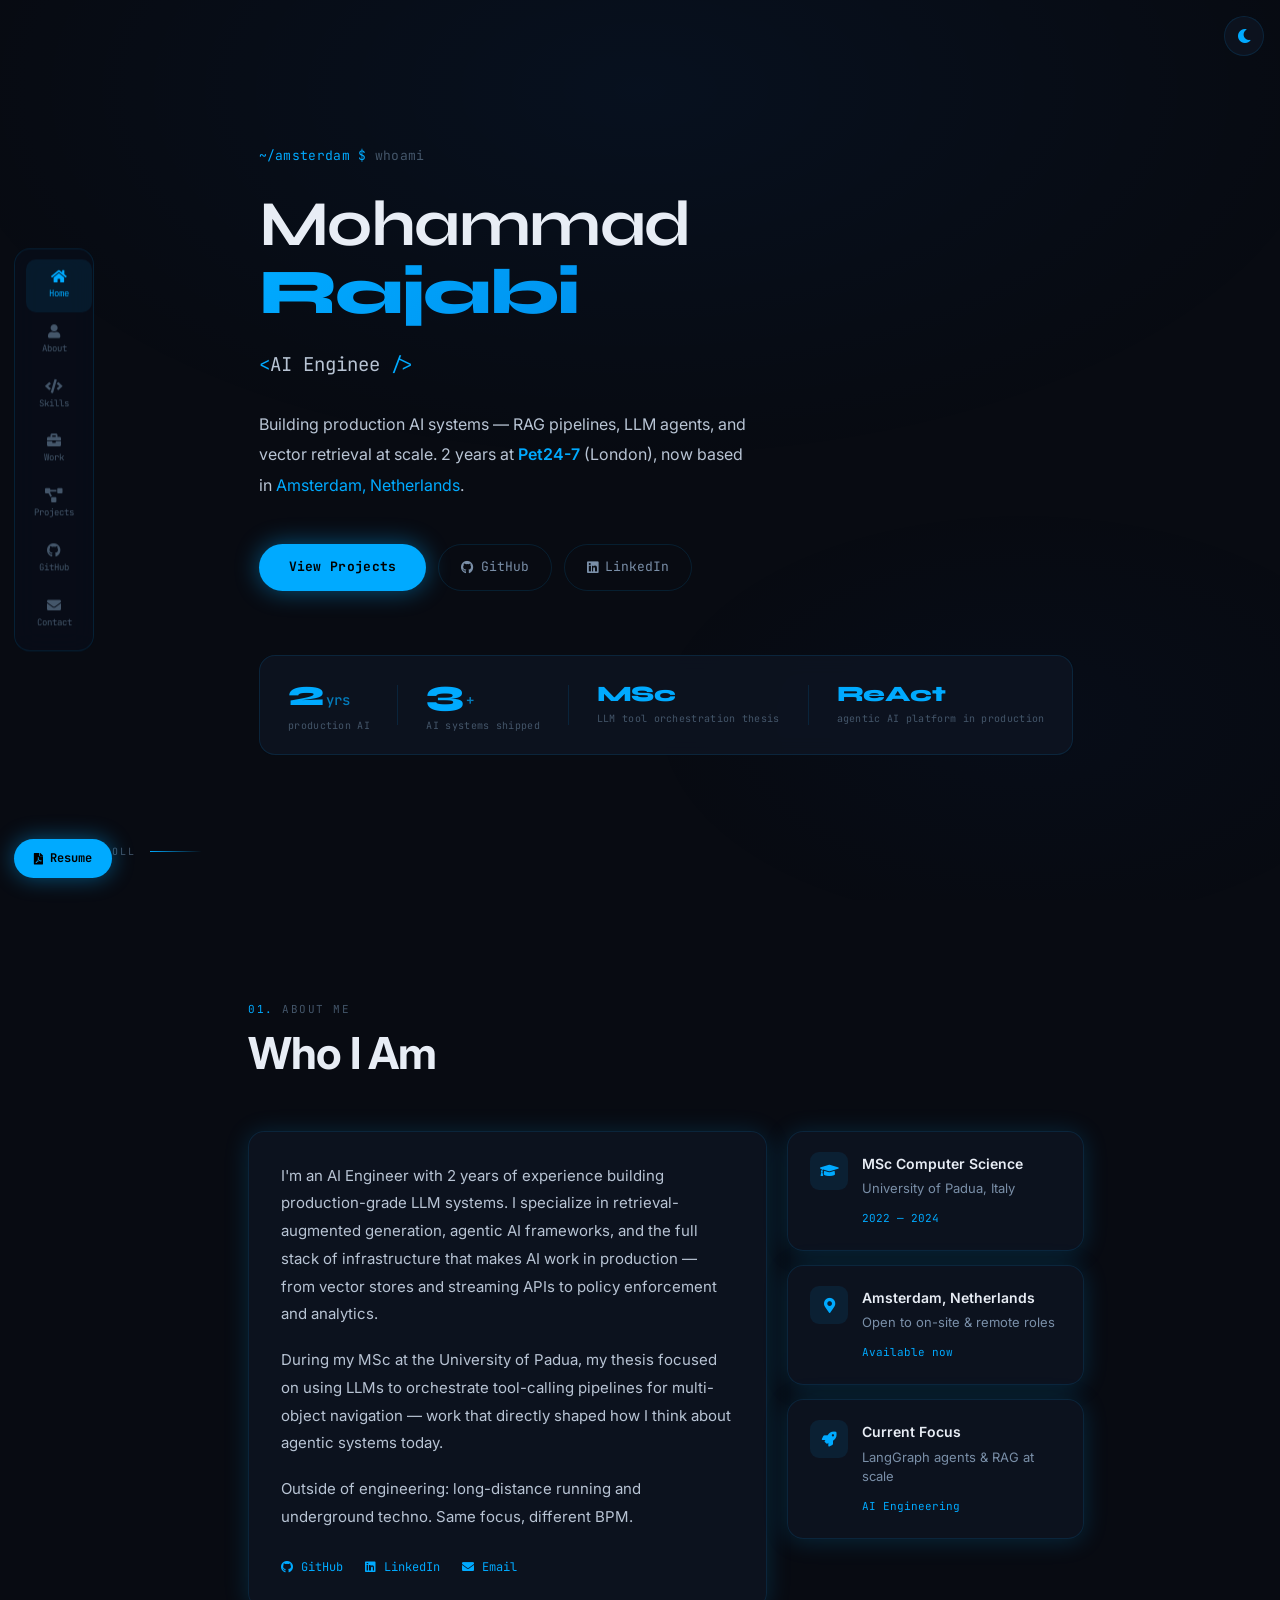
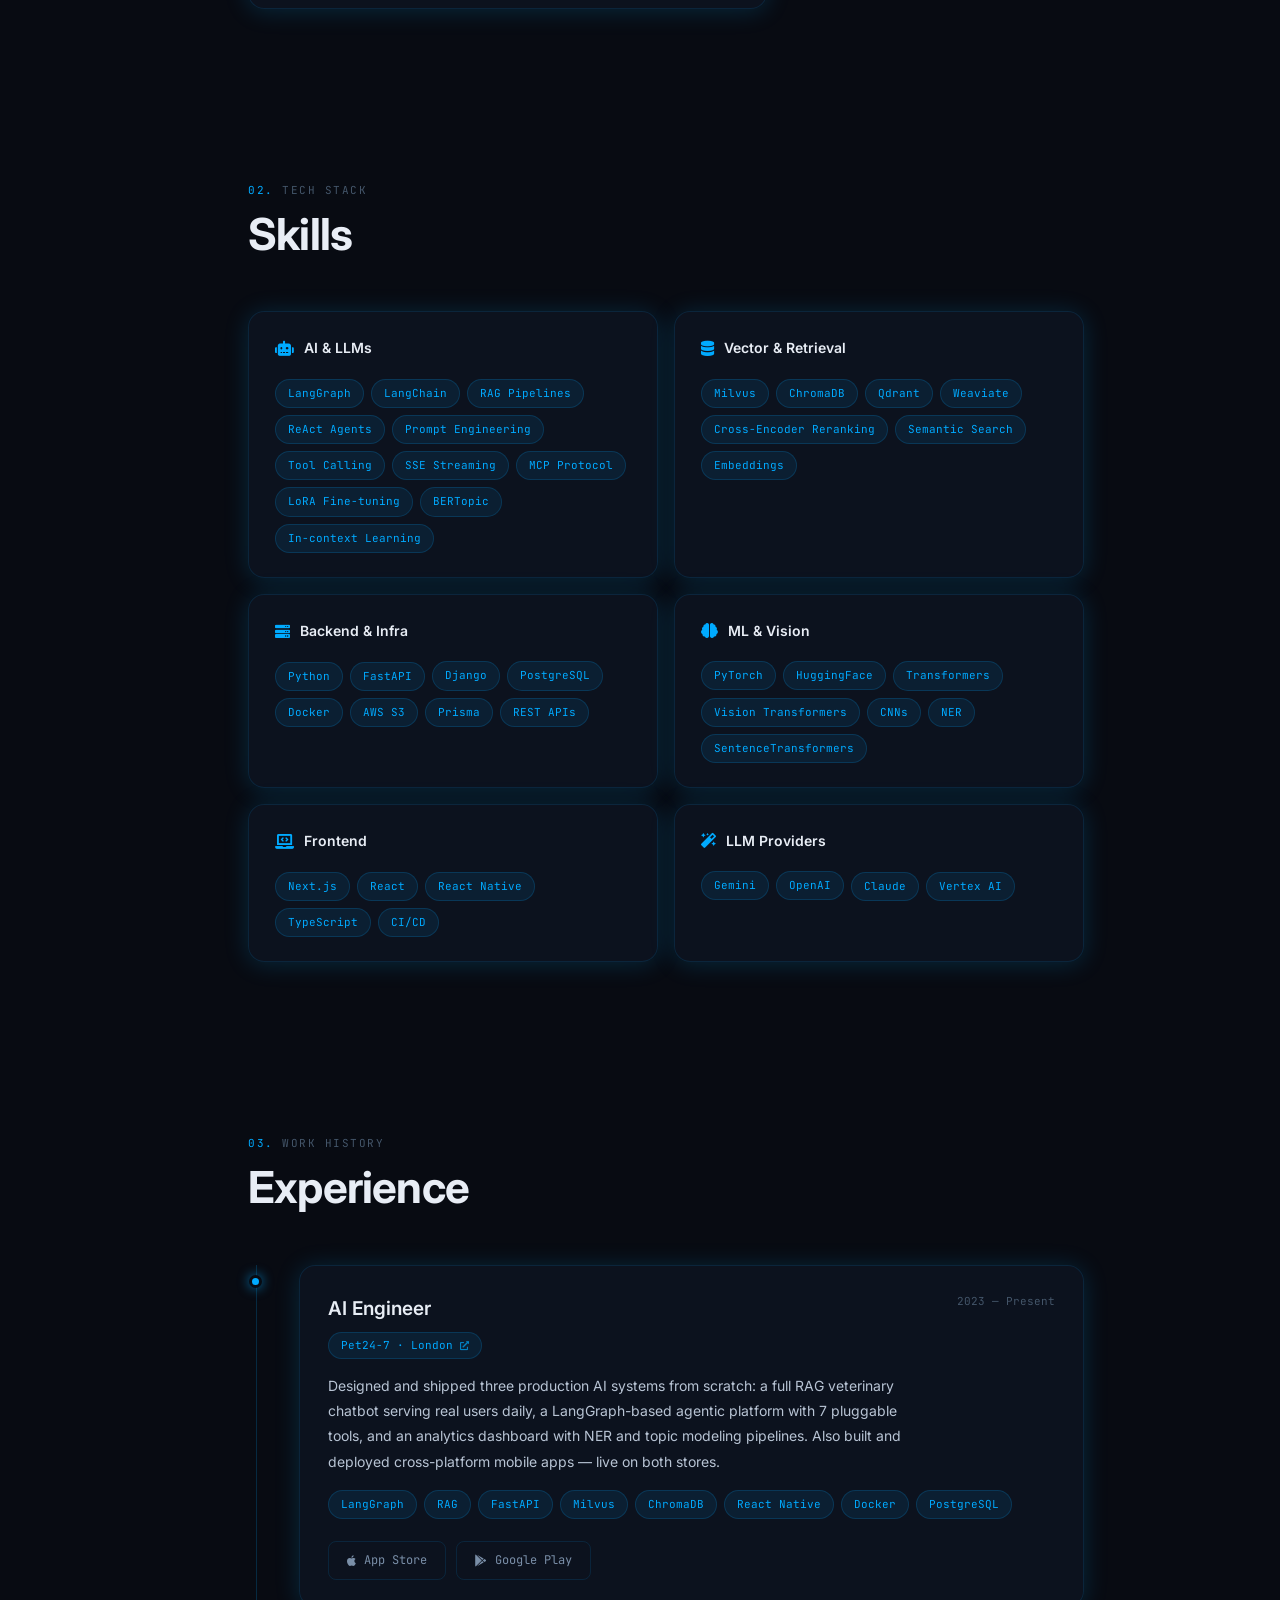
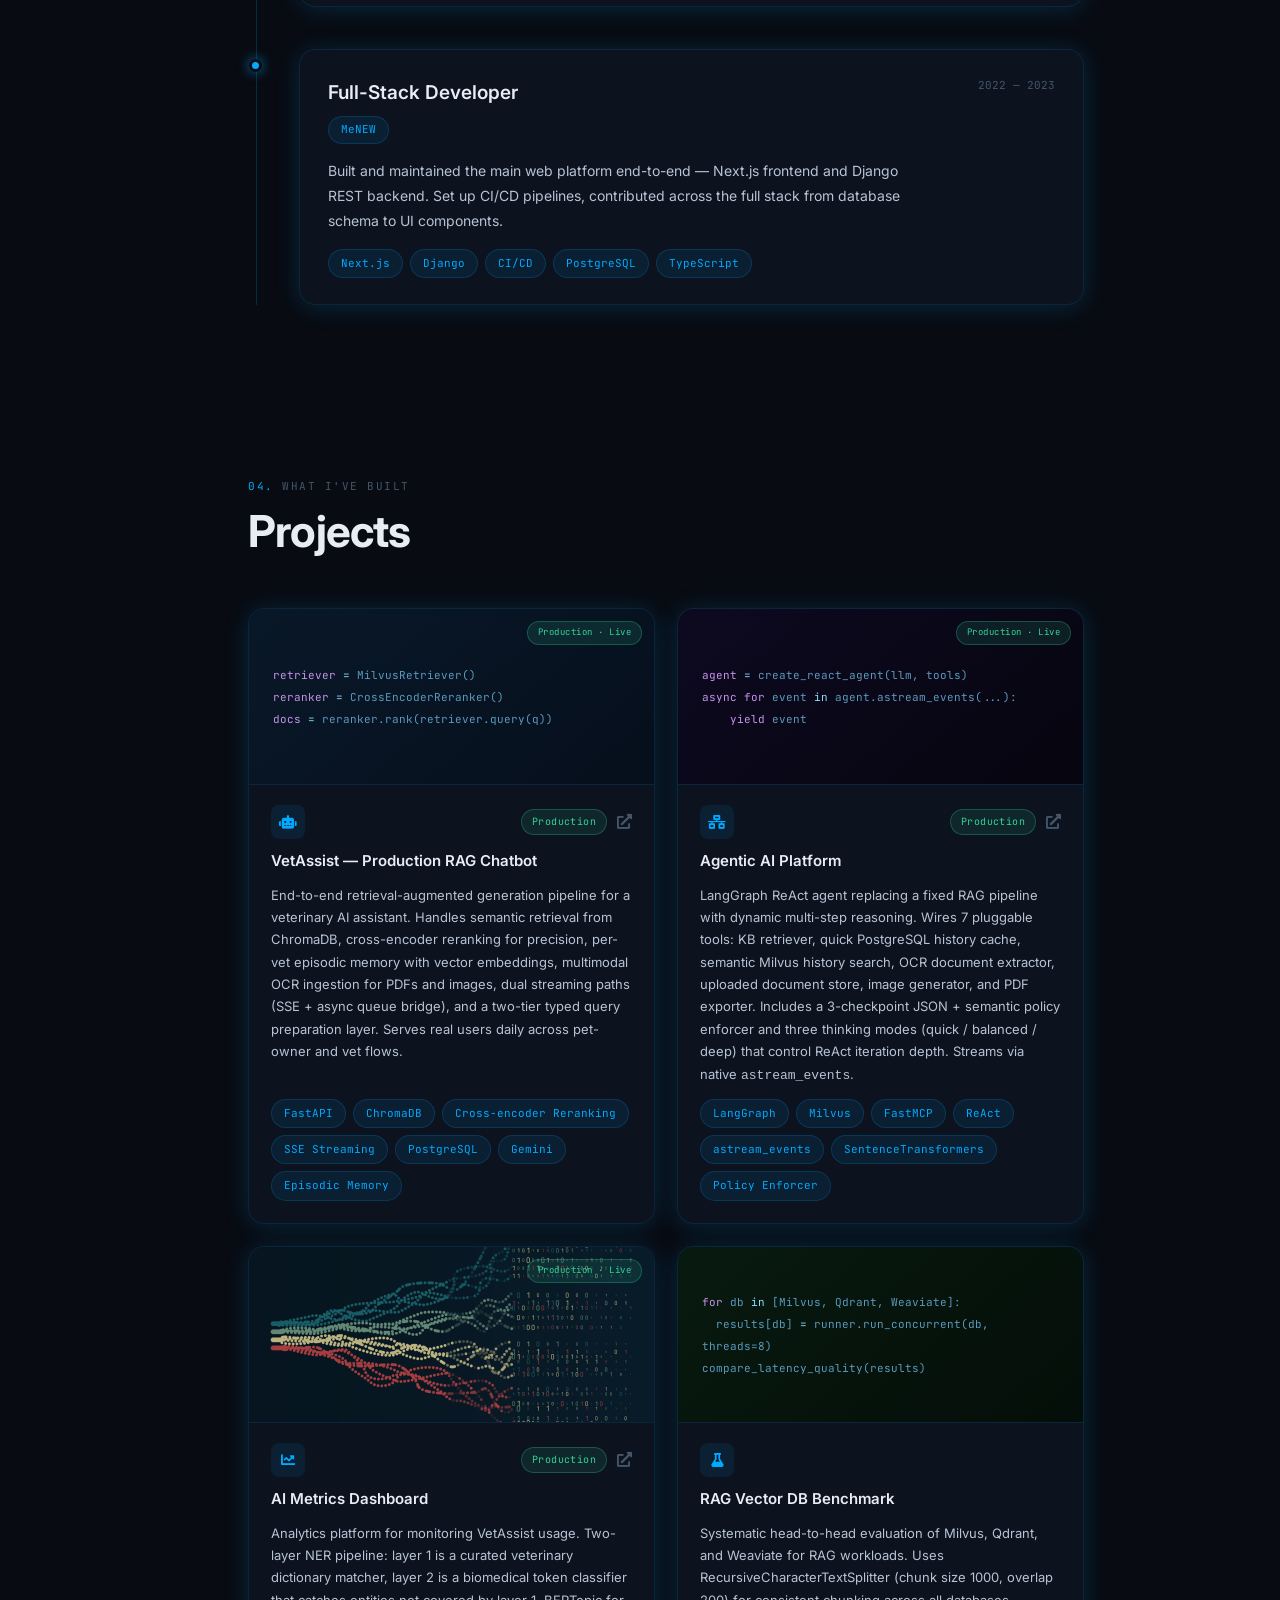
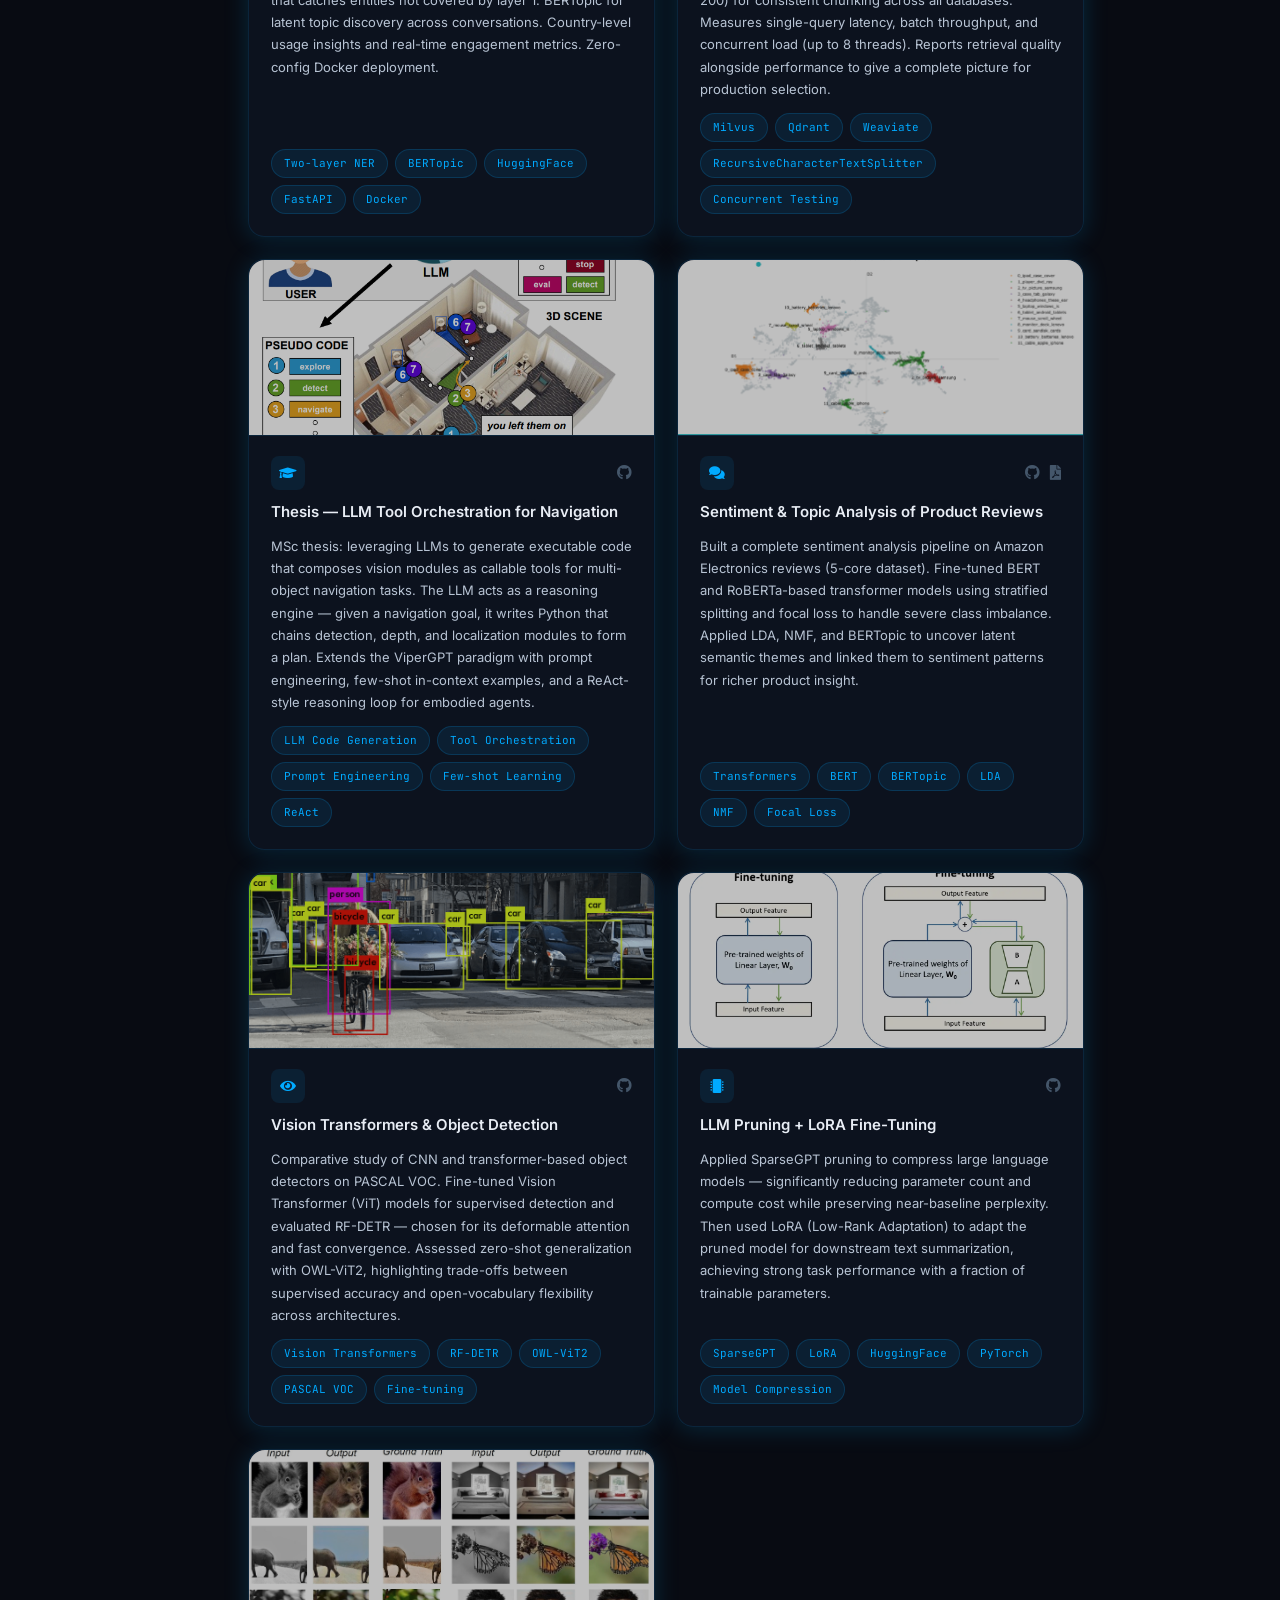
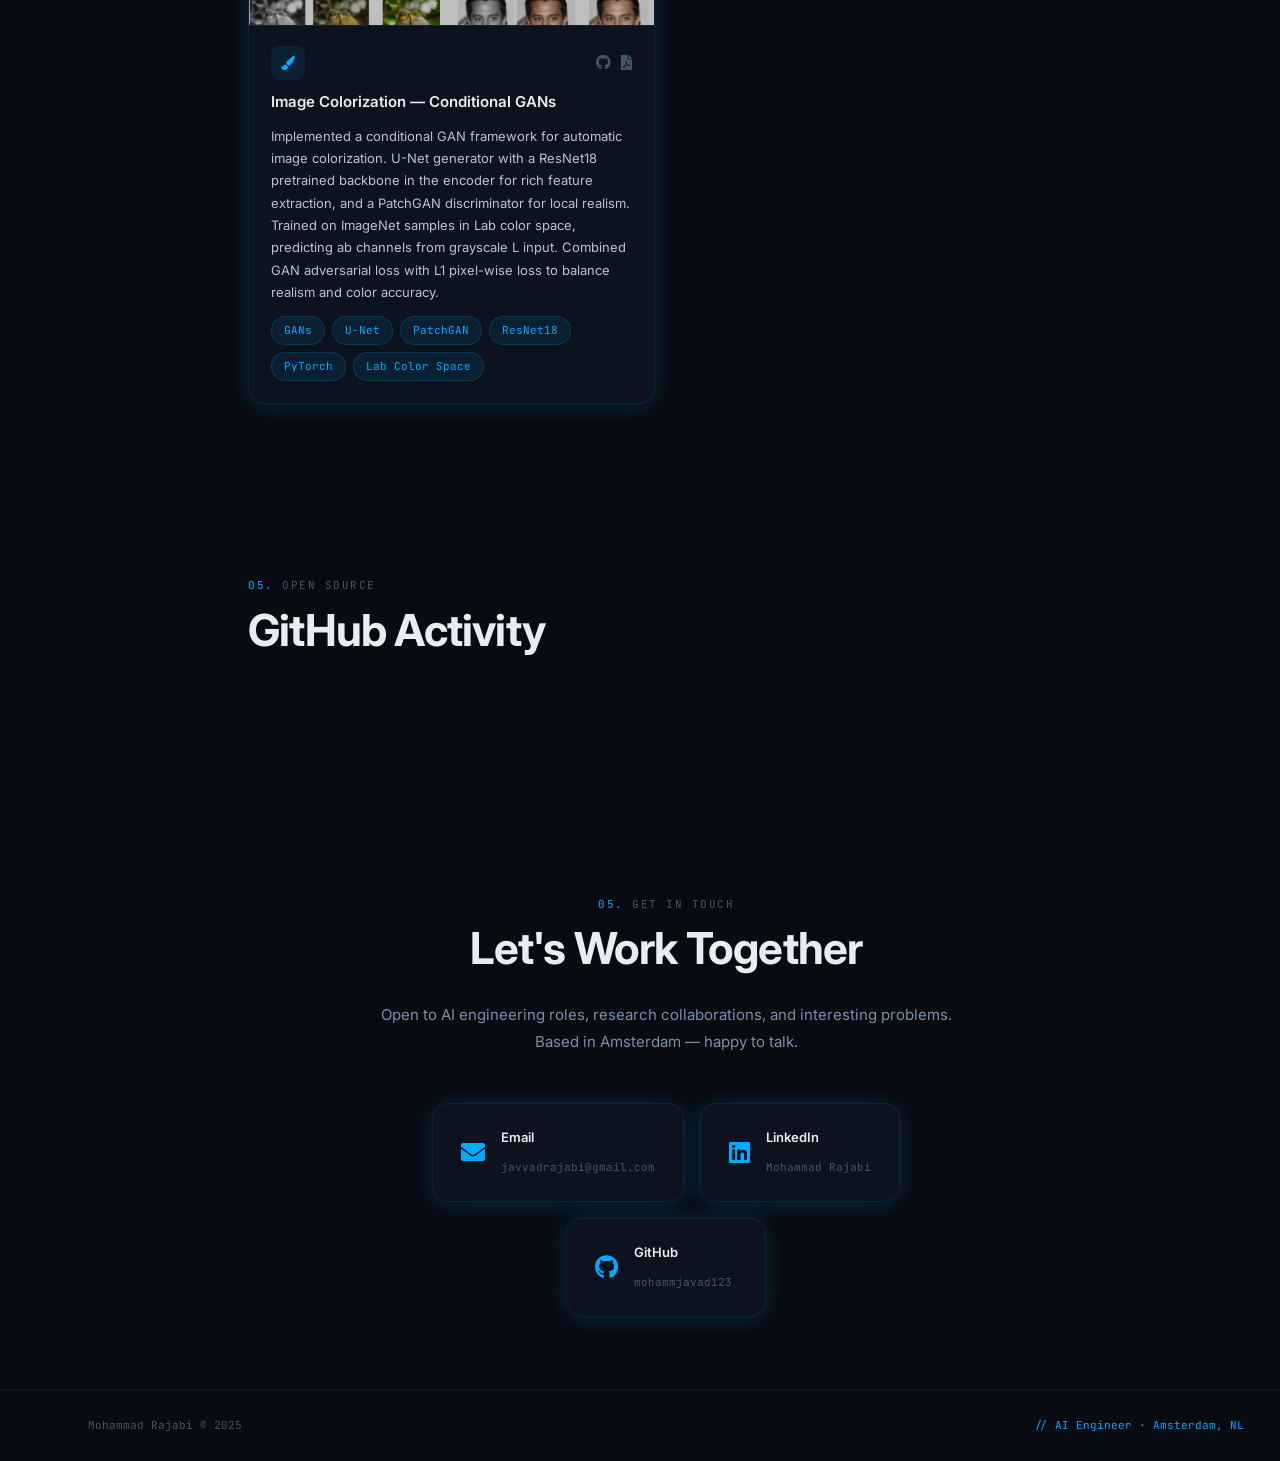
==== commit 775f9d3b: "Fix hero stats: replace DB/tools with thesis and agentic platform Co-Authored-By: Claude Sonnet 4.6 " ====
--- a/index.html
+++ b/index.html
@@ -66,13 +66,13 @@
         </div>
         <div class="hstat-sep"></div>
         <div class="hstat">
-          <span class="hstat-n">3</span>
-          <span class="hstat-l">vector DBs benchmarked</span>
+          <span class="hstat-n hstat-text">MSc</span>
+          <span class="hstat-l">LLM tool orchestration thesis</span>
         </div>
         <div class="hstat-sep"></div>
         <div class="hstat">
-          <span class="hstat-n">7</span>
-          <span class="hstat-l">agent tools built</span>
+          <span class="hstat-n hstat-text">ReAct</span>
+          <span class="hstat-l">agentic AI platform in production</span>
         </div>
       </div>
     </div>
--- a/assets/css/custom.css
+++ b/assets/css/custom.css
@@ -315,6 +315,10 @@
   align-items: baseline;
   gap: 2px;
 }
+.hstat-text {
+  font-size: 22px;
+  letter-spacing: -0.5px;
+}
 .hstat-unit {
   font-family: var(--mono);
   font-size: 14px;
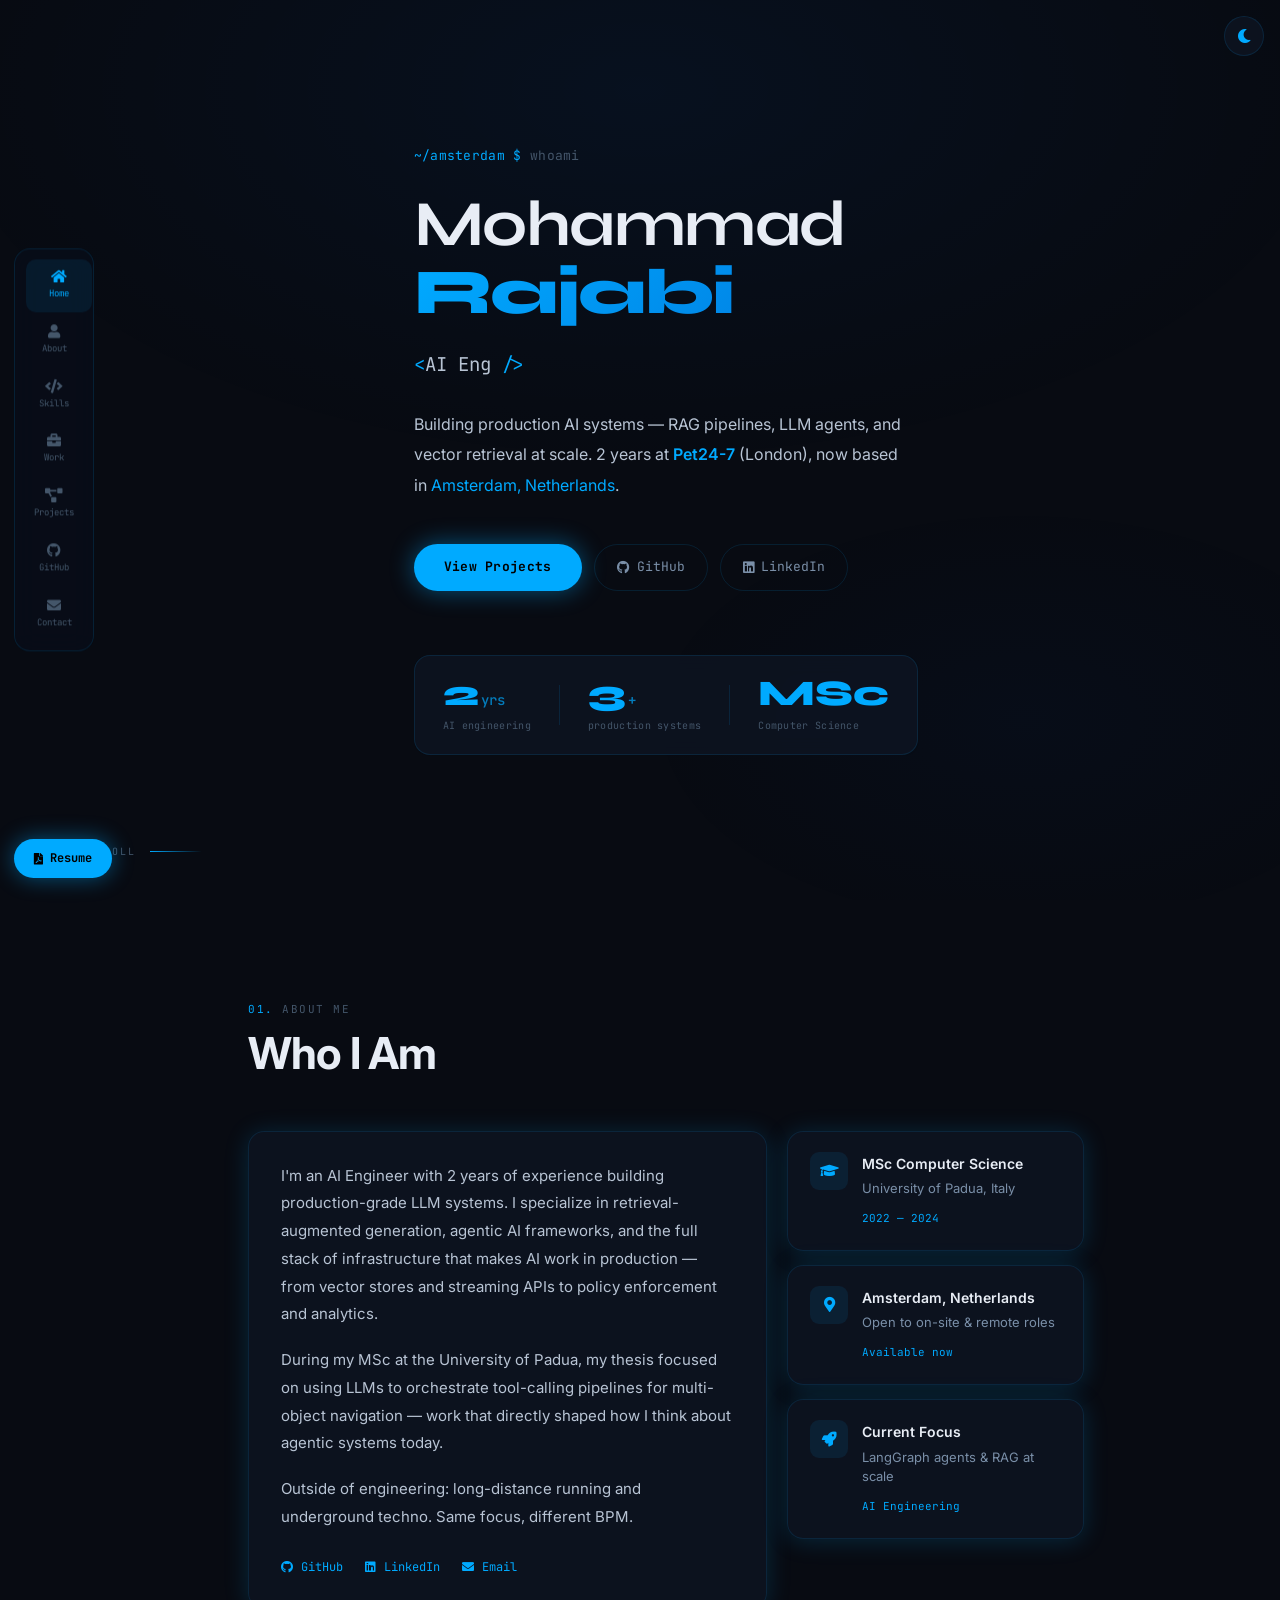
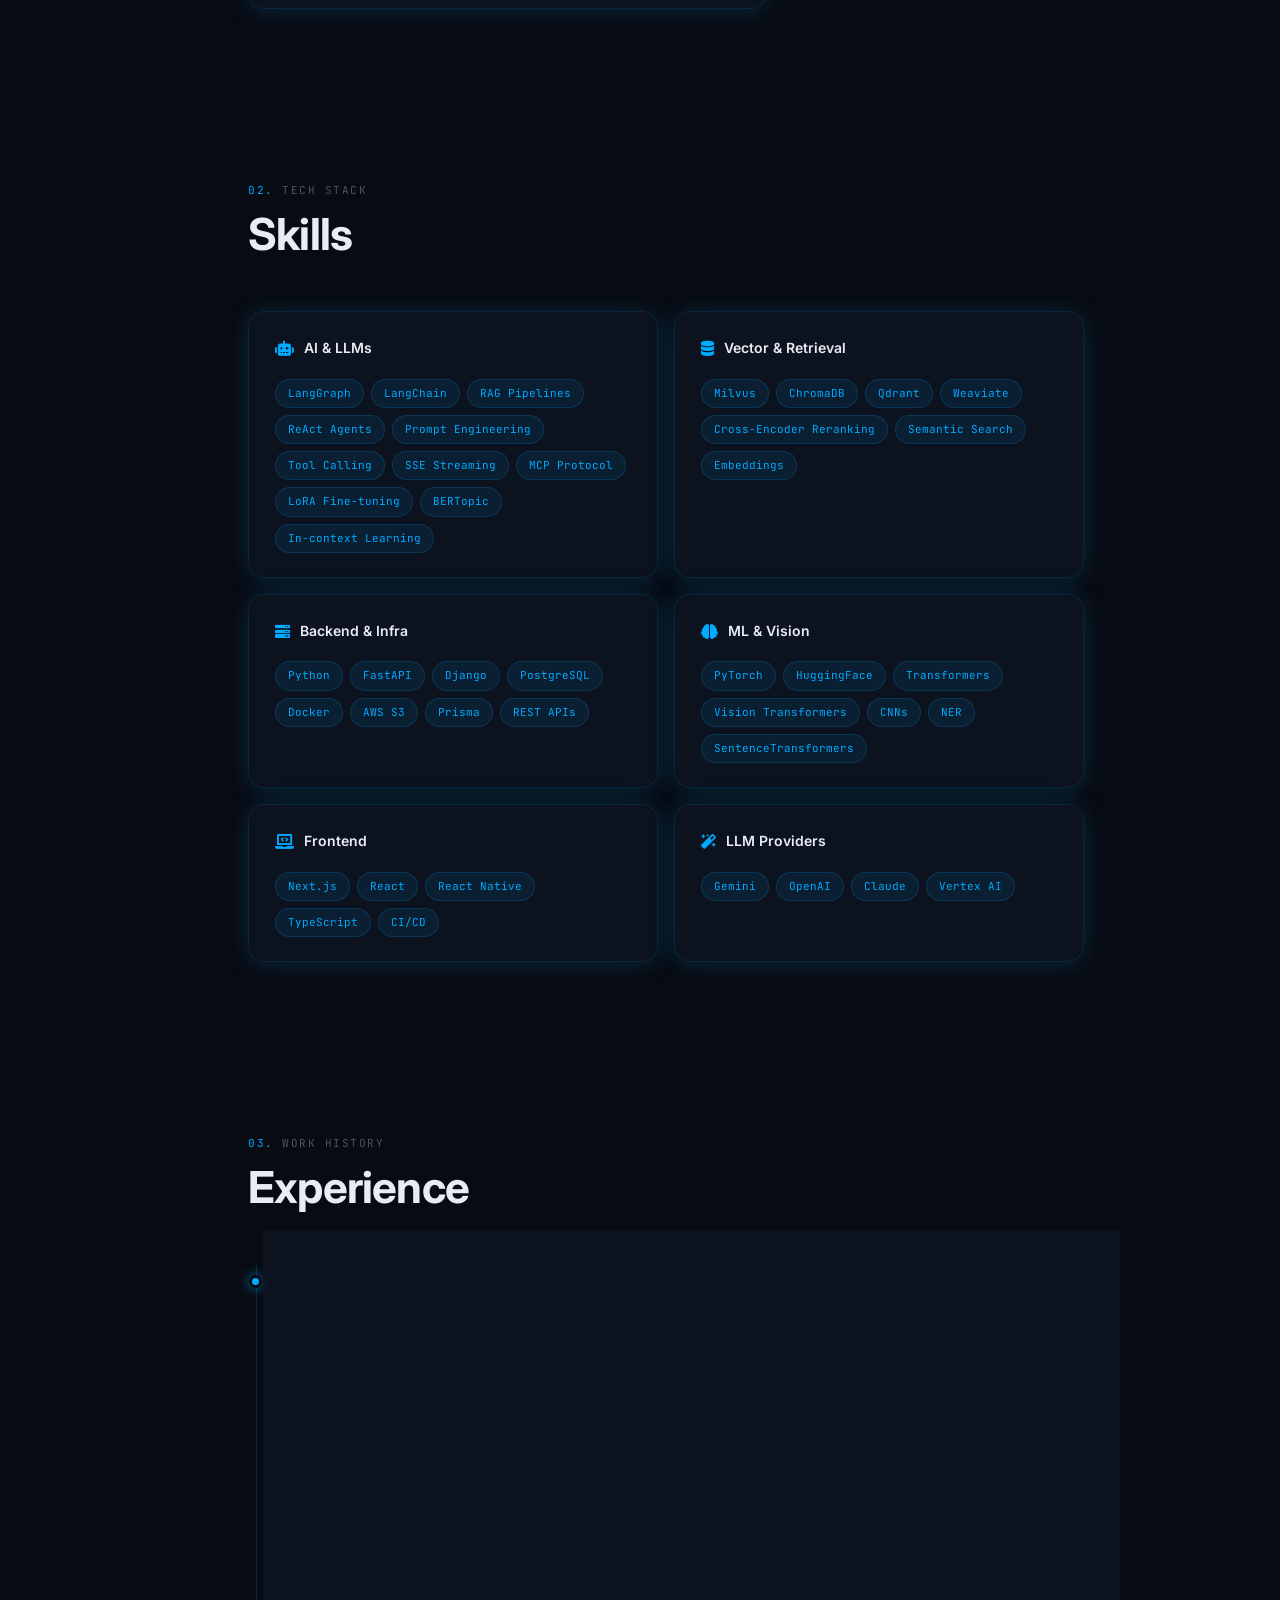
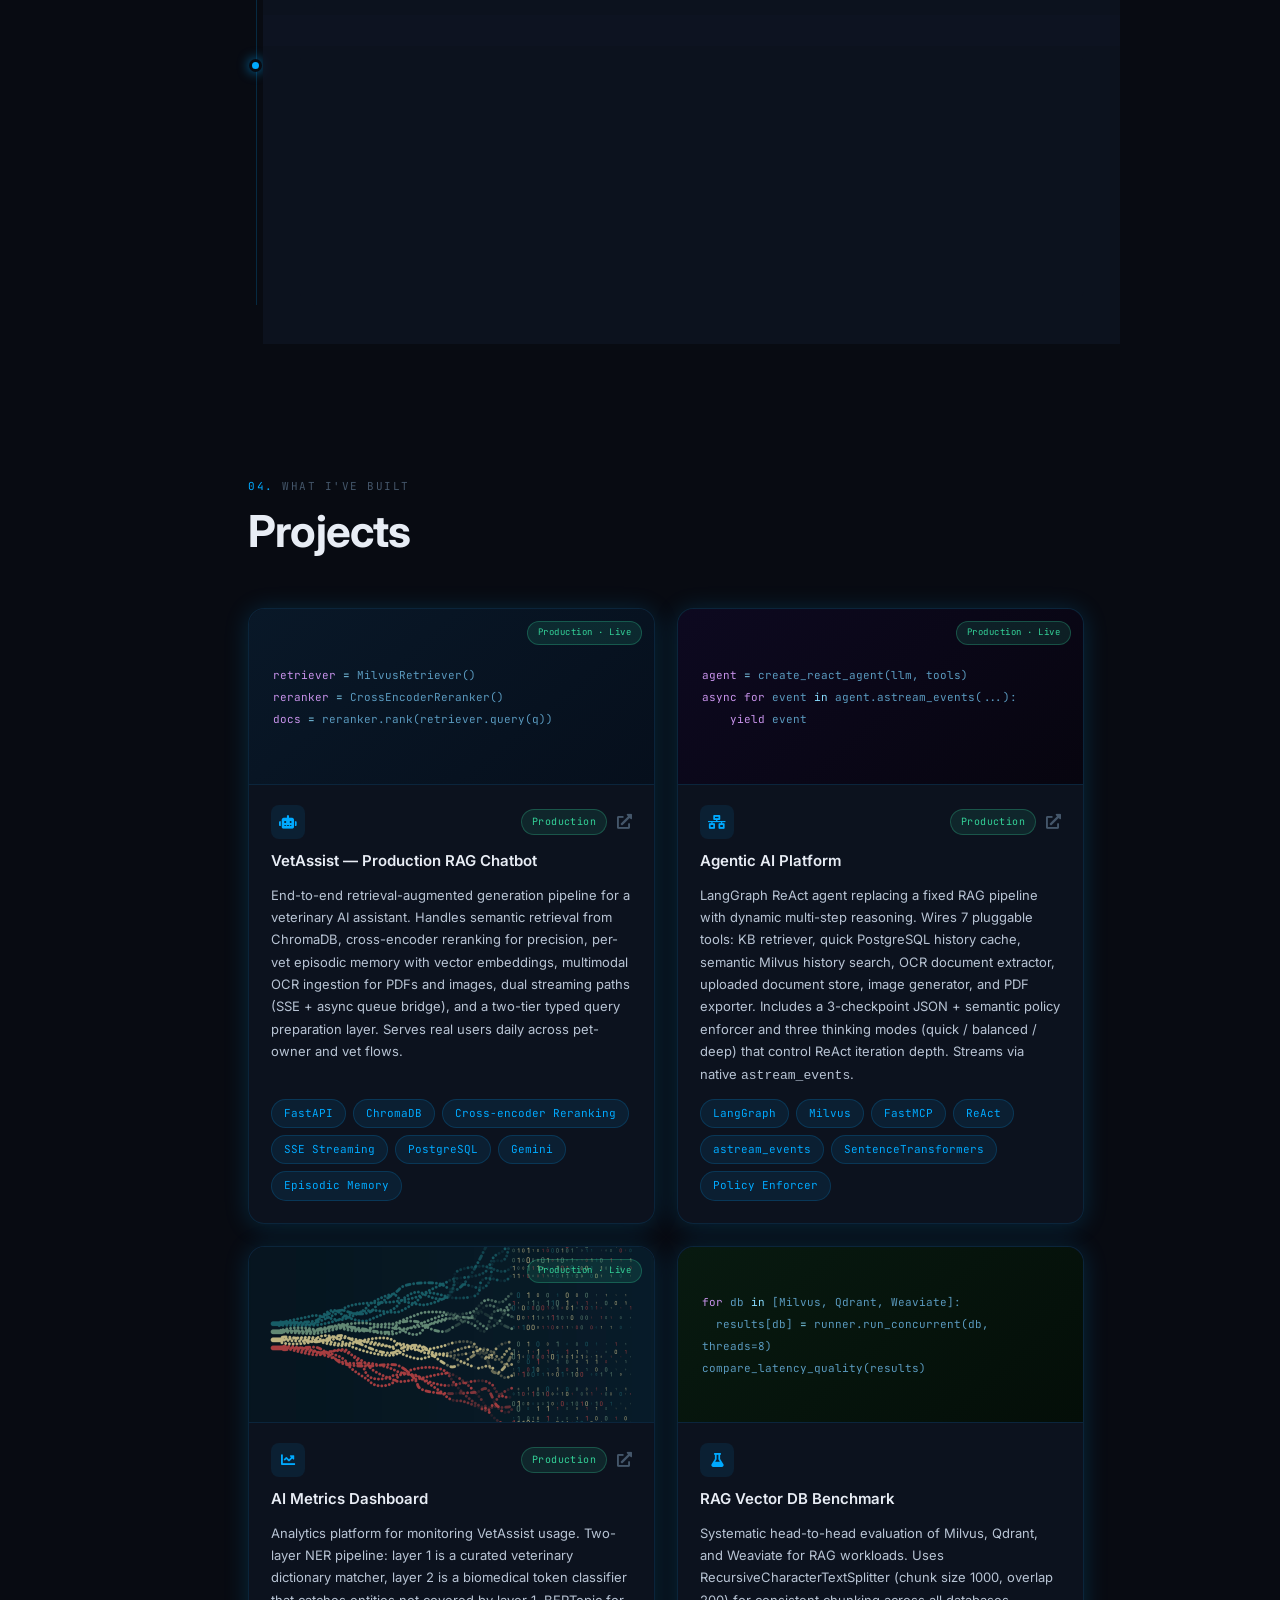
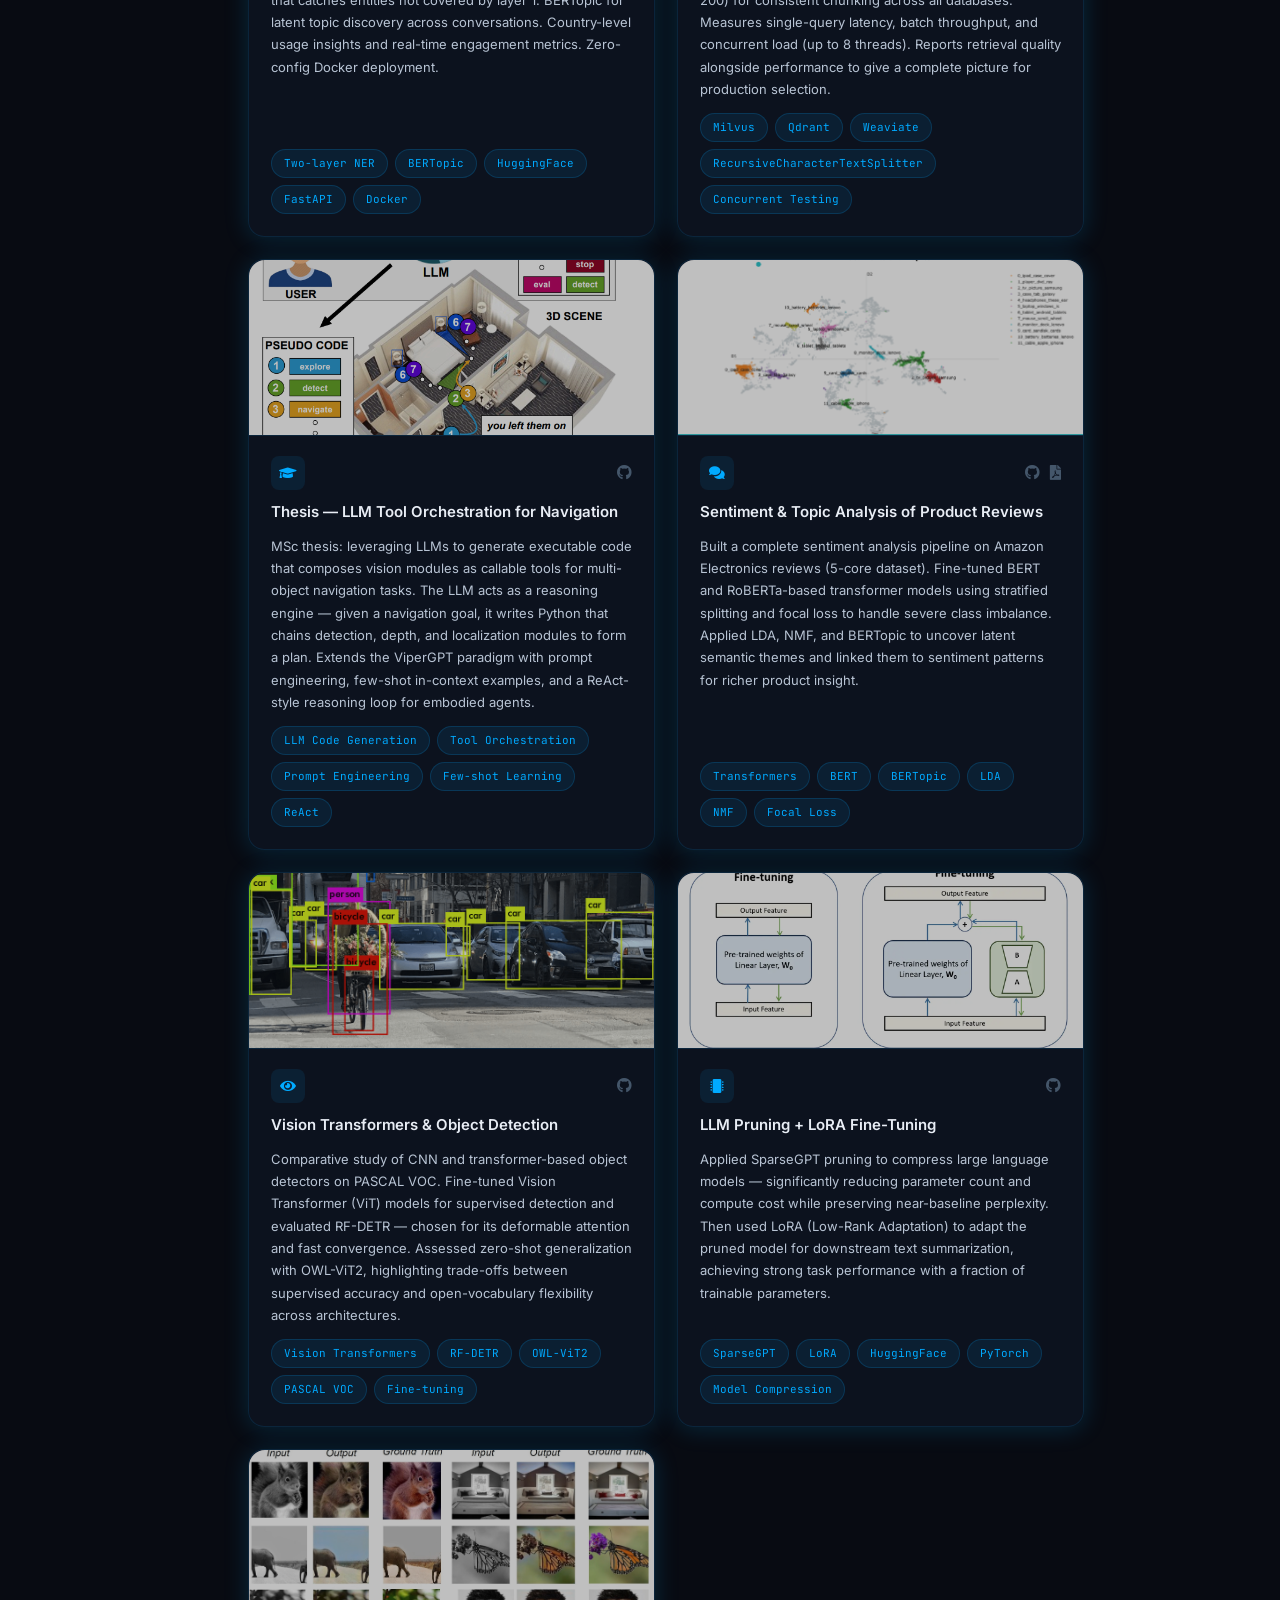
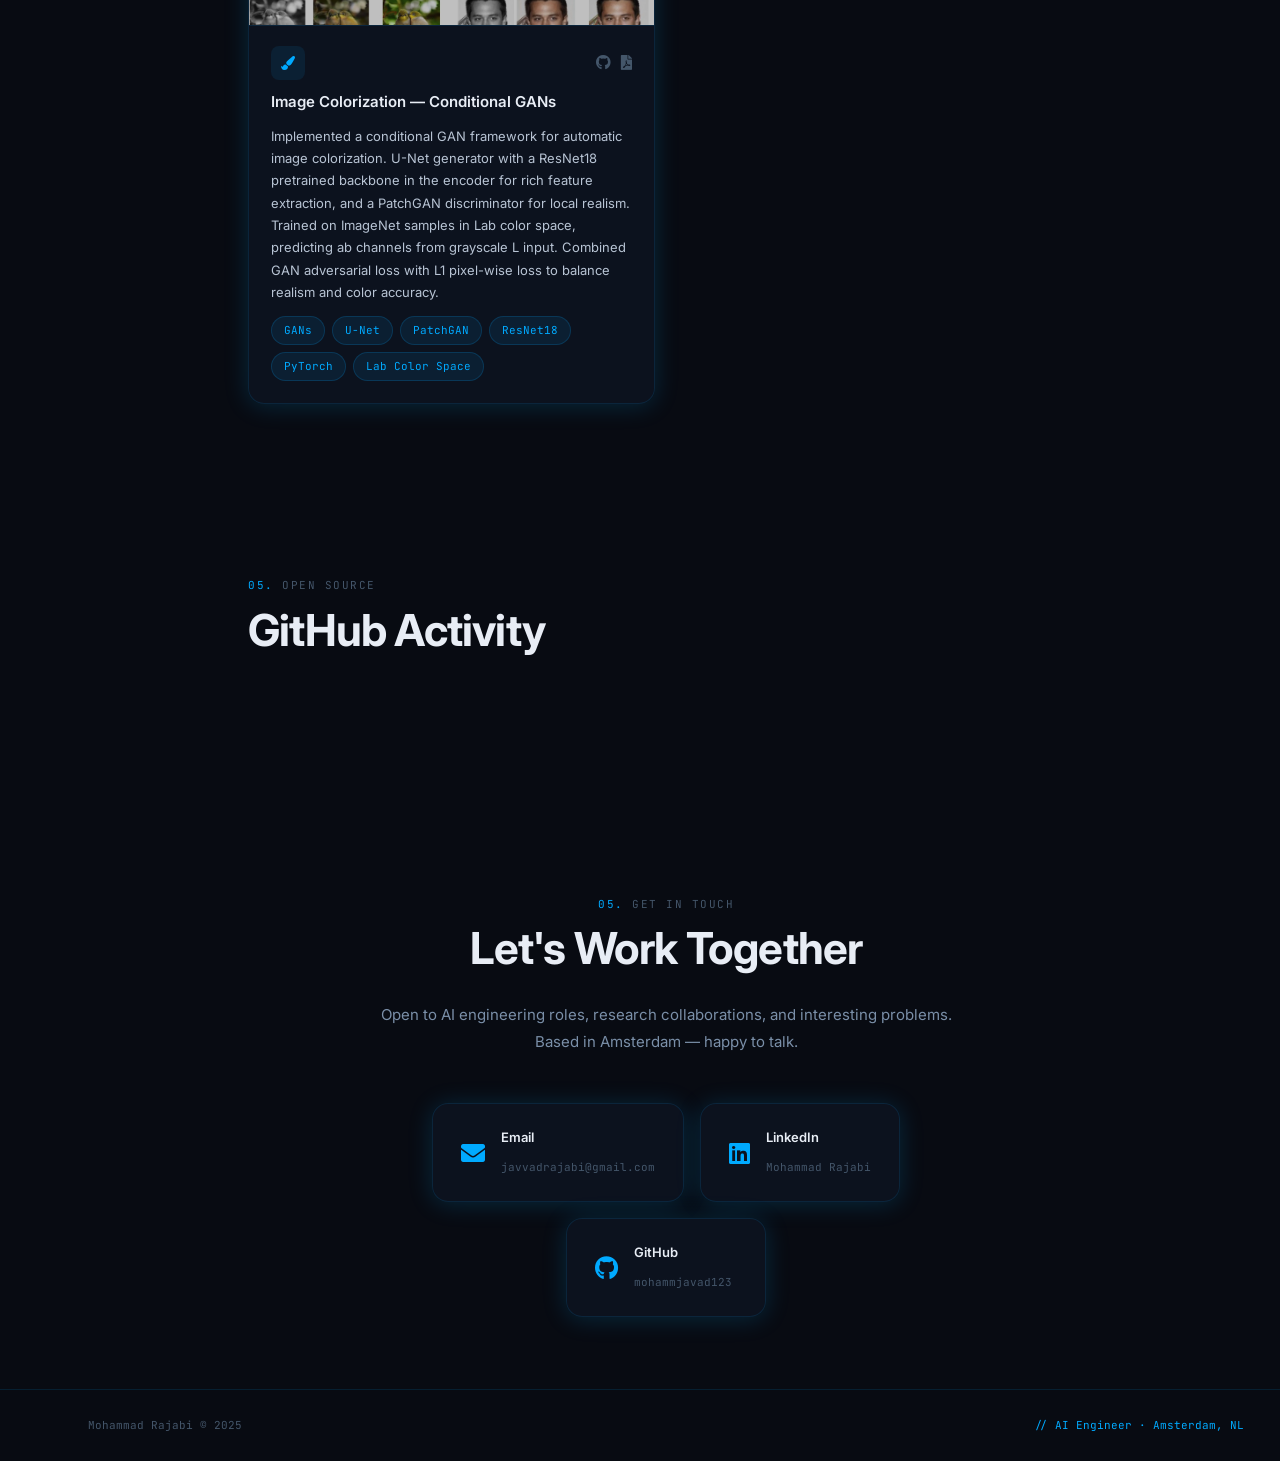
==== commit 86714238: "Update Pet24-7 start date to Jul 2025, fix hero stats Co-Authored-By: Claude Sonnet 4.6 <noreply@ant" ====
--- a/index.html
+++ b/index.html
@@ -57,22 +57,17 @@
       <div class="hero-stats">
         <div class="hstat">
           <span class="hstat-n">2<span class="hstat-unit">yrs</span></span>
-          <span class="hstat-l">production AI</span>
+          <span class="hstat-l">AI engineering</span>
         </div>
         <div class="hstat-sep"></div>
         <div class="hstat">
           <span class="hstat-n">3<span class="hstat-unit">+</span></span>
-          <span class="hstat-l">AI systems shipped</span>
+          <span class="hstat-l">production systems</span>
         </div>
         <div class="hstat-sep"></div>
         <div class="hstat">
-          <span class="hstat-n hstat-text">MSc</span>
-          <span class="hstat-l">LLM tool orchestration thesis</span>
-        </div>
-        <div class="hstat-sep"></div>
-        <div class="hstat">
-          <span class="hstat-n hstat-text">ReAct</span>
-          <span class="hstat-l">agentic AI platform in production</span>
+          <span class="hstat-n">MSc</span>
+          <span class="hstat-l">Computer Science</span>
         </div>
       </div>
     </div>
@@ -227,7 +222,7 @@
                 <h3>AI Engineer</h3>
                 <a href="https://pet24-7.com" target="_blank" rel="noopener" class="tl-company">Pet24-7 · London <i class="fas fa-external-link-alt" style="font-size:9px;margin-left:3px;opacity:0.7"></i></a>
               </div>
-              <span class="tl-date mono">2023 — Present</span>
+              <span class="tl-date mono">Jul 2025 — Present</span>
             </div>
             <p>
               Designed and shipped three production AI systems from scratch: a full RAG veterinary
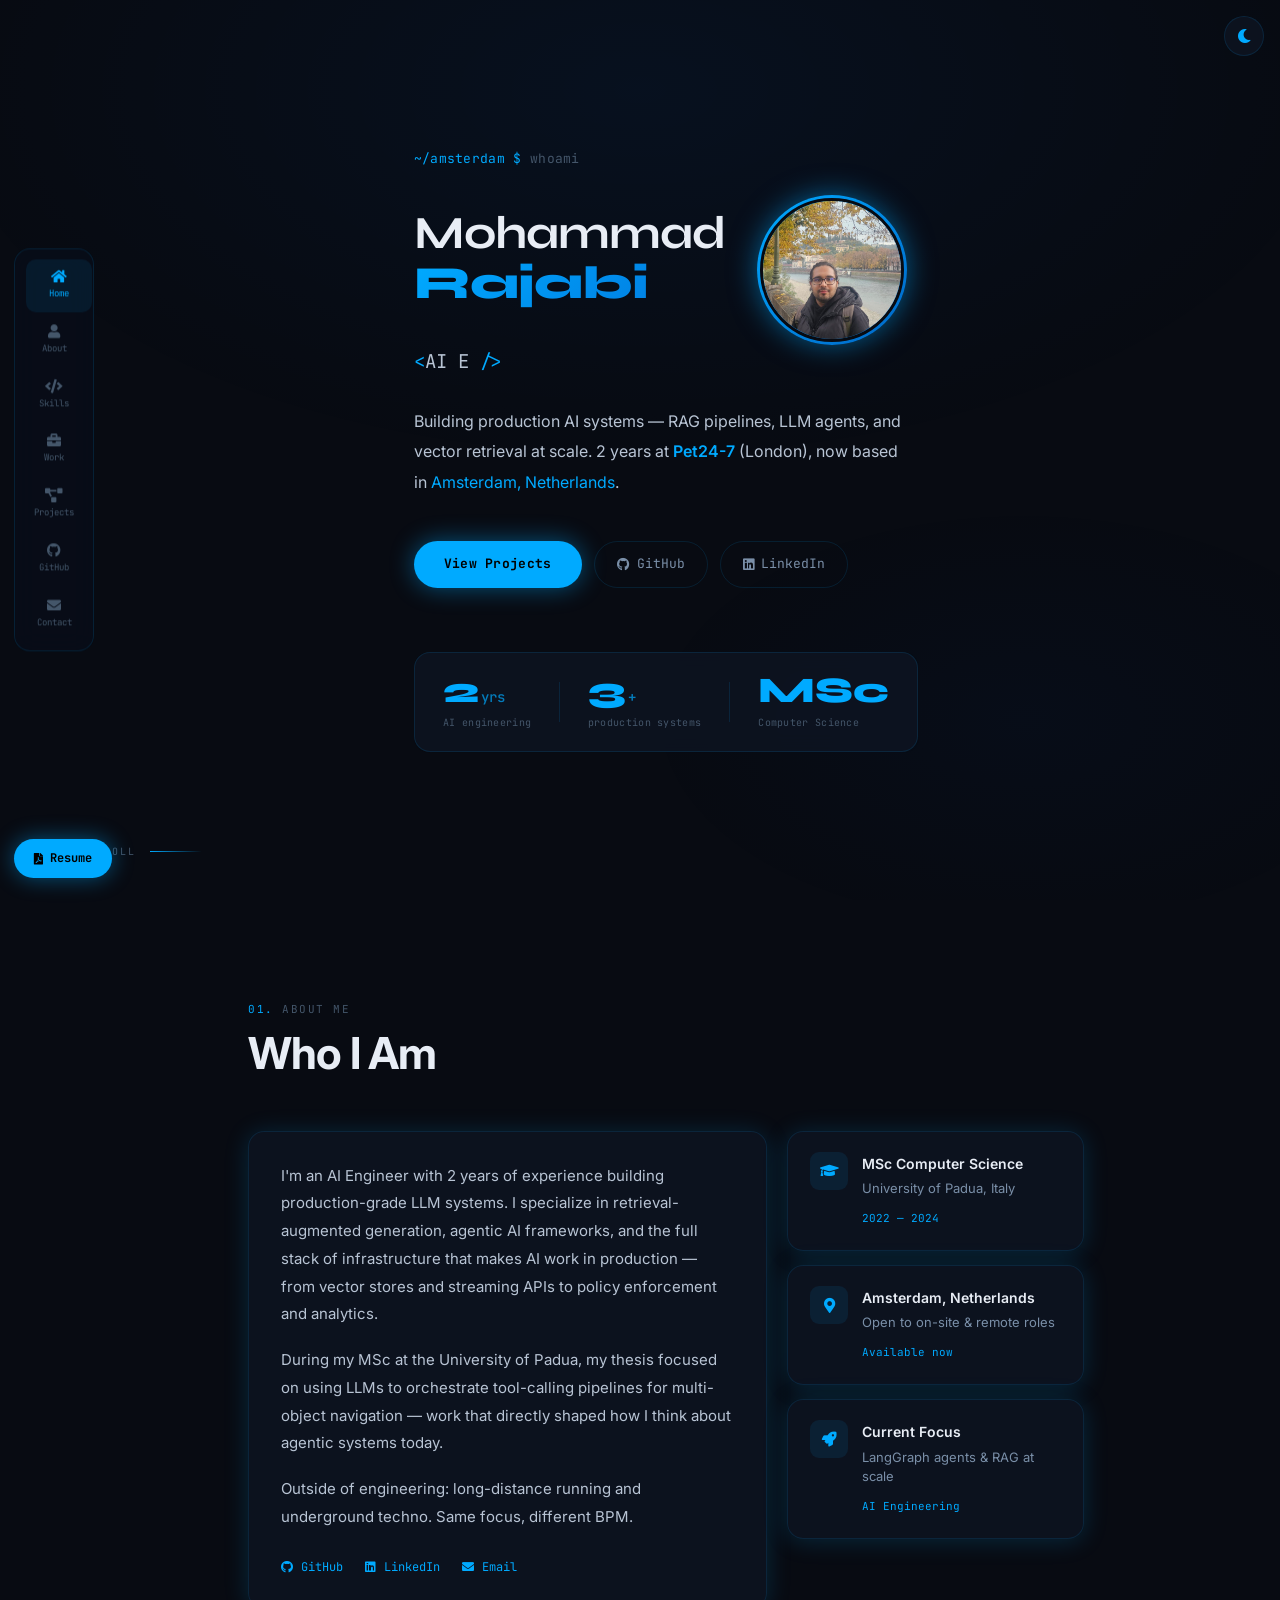
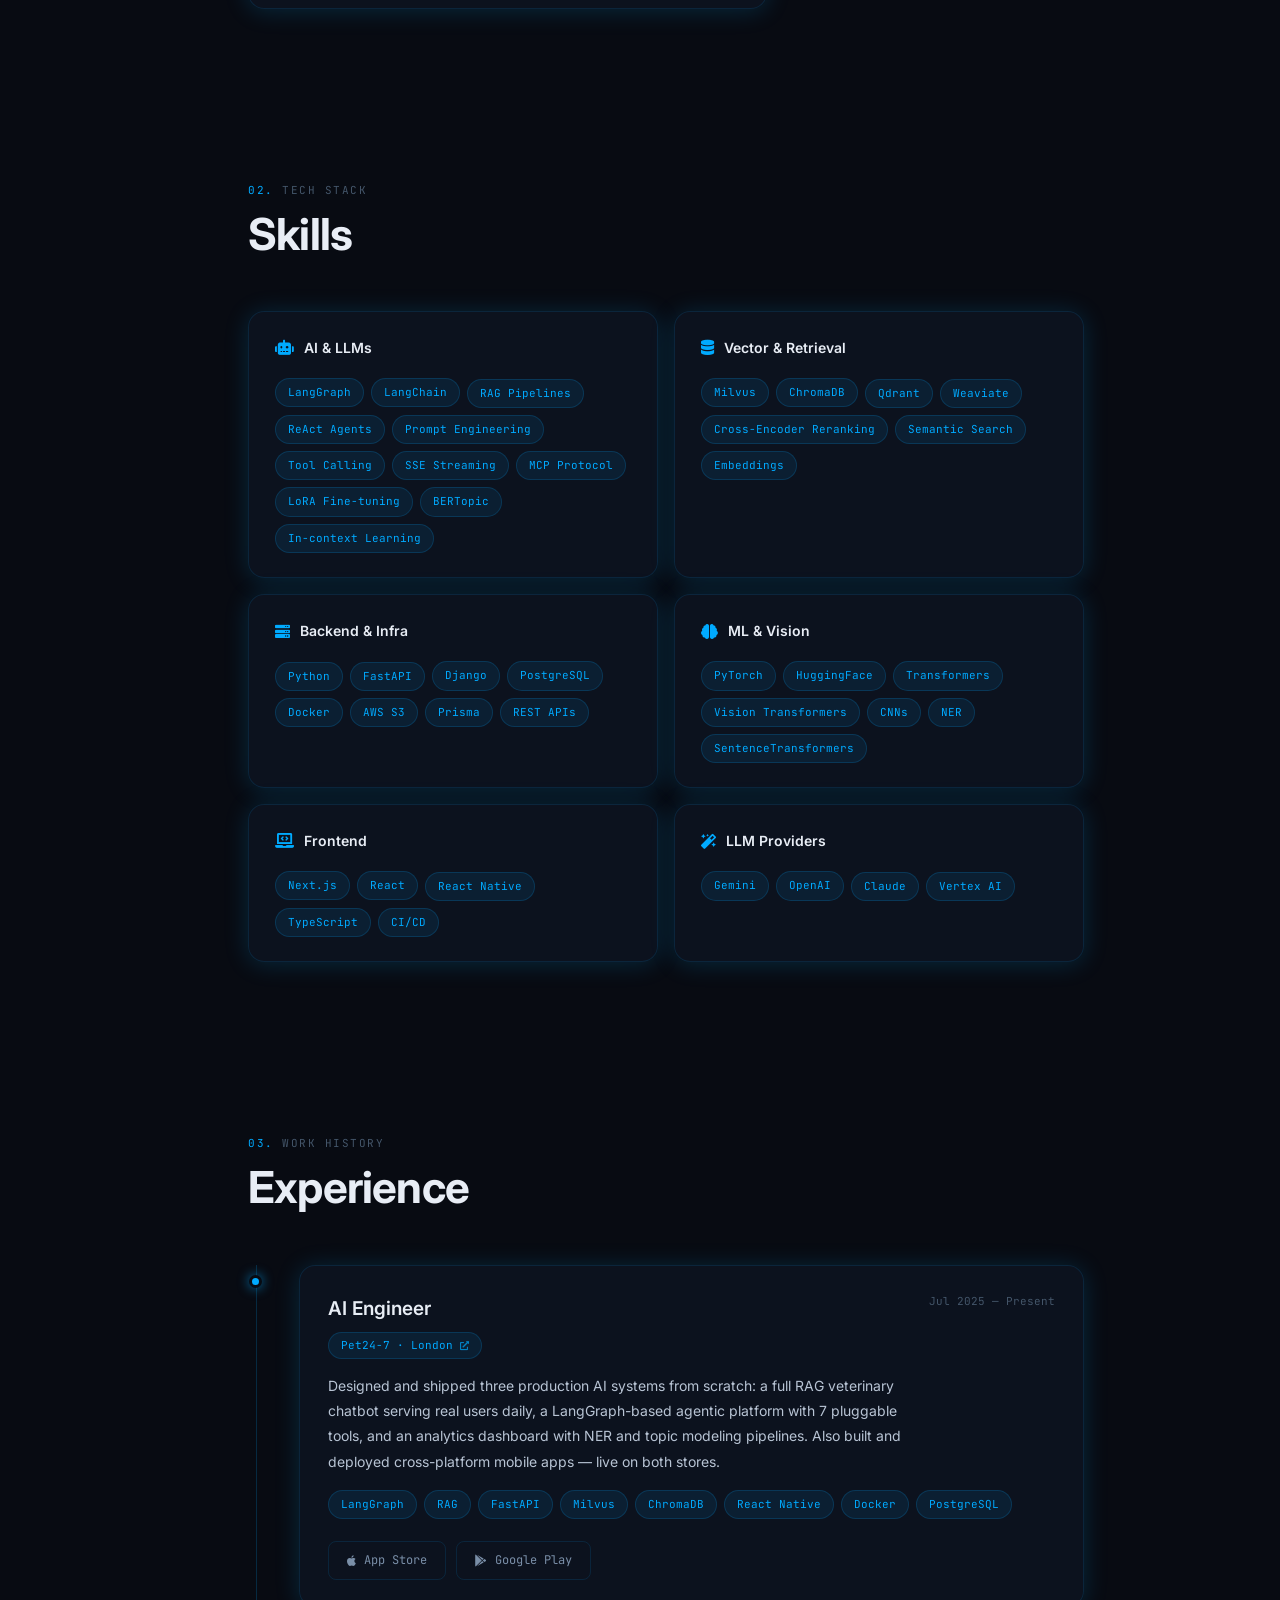
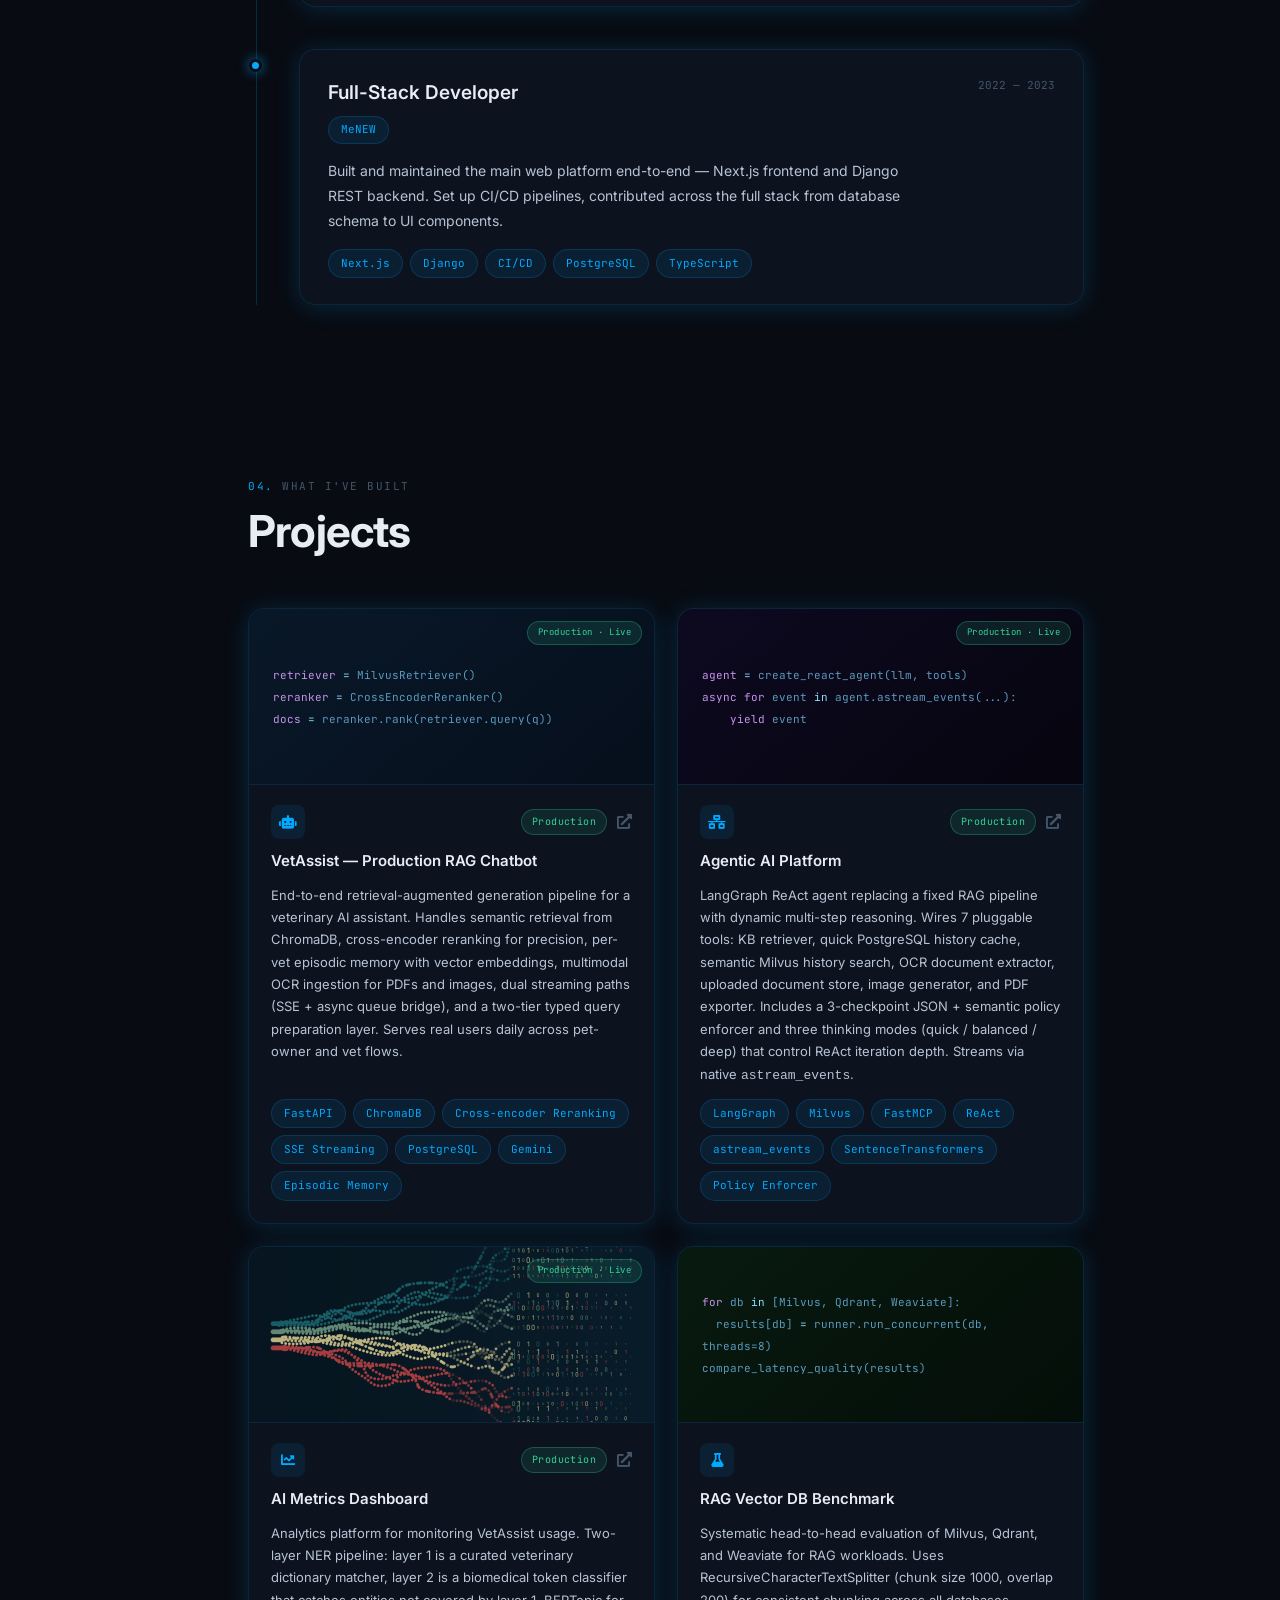
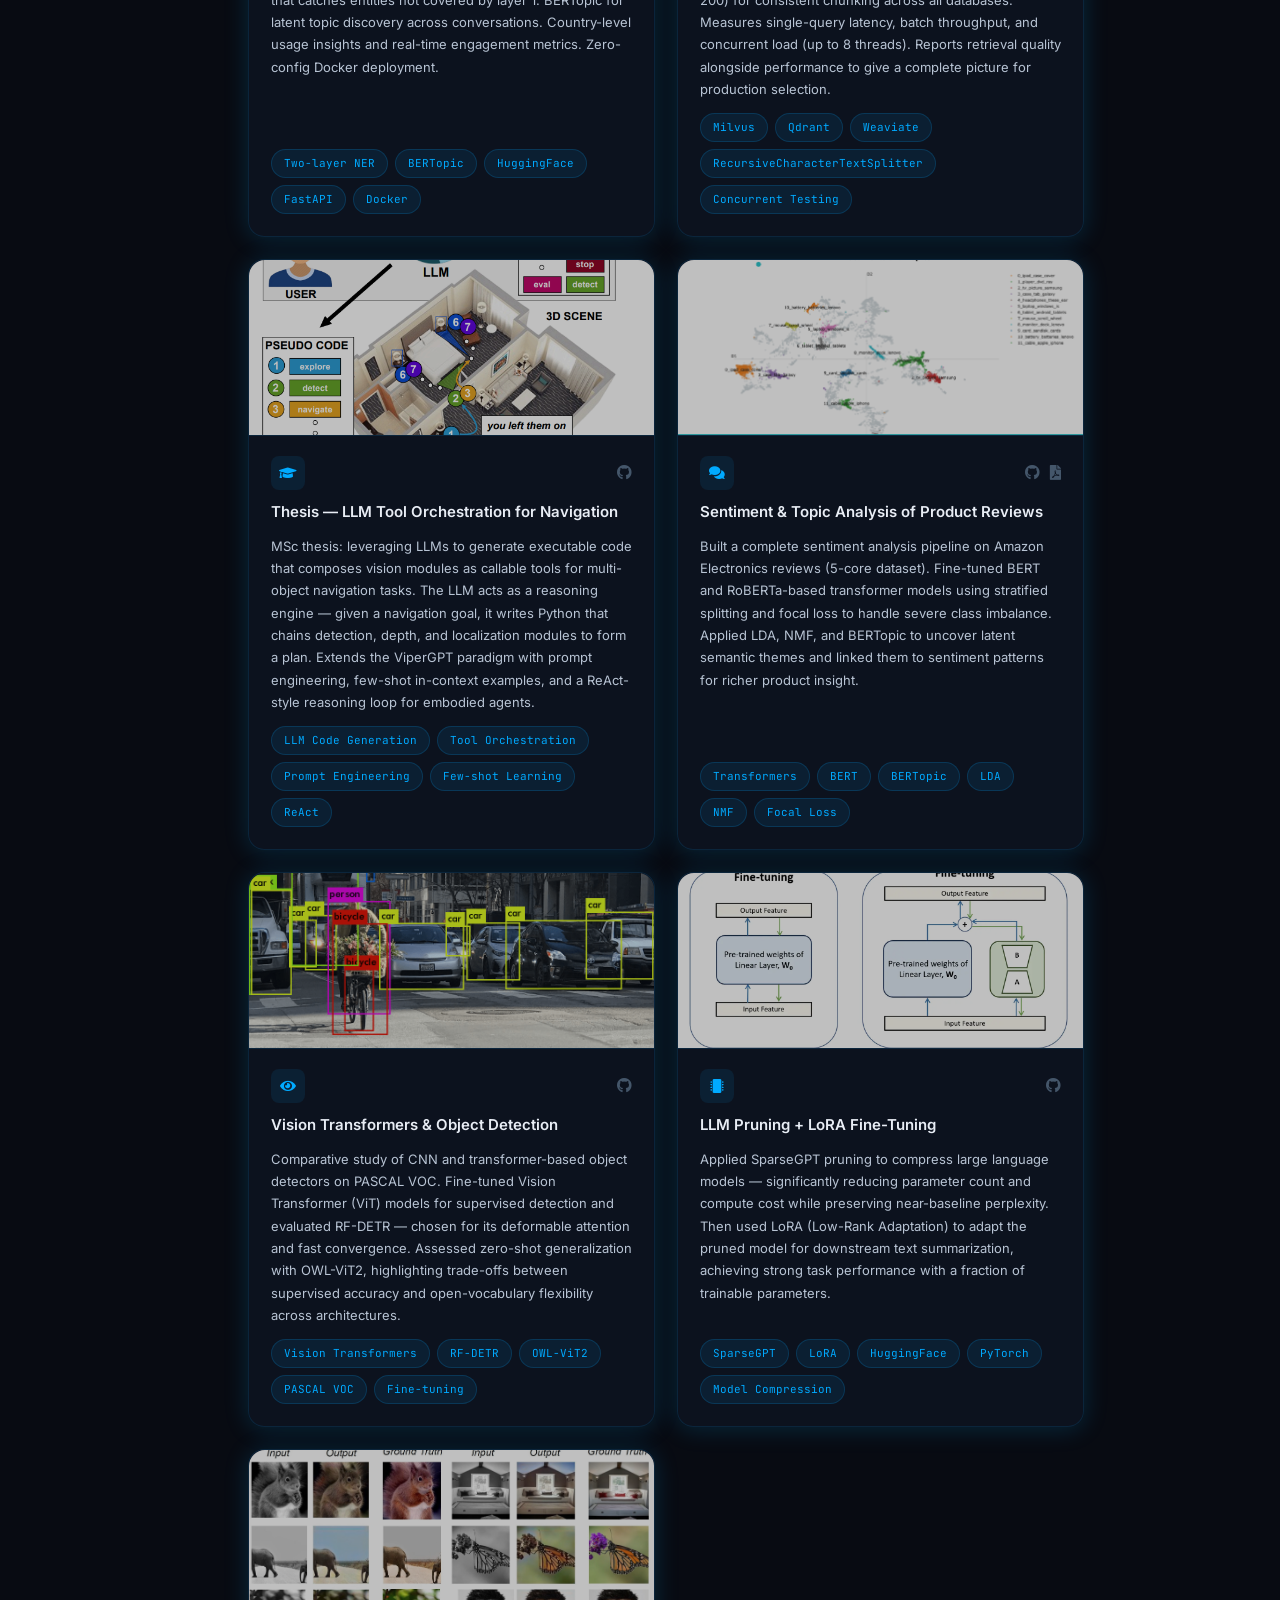
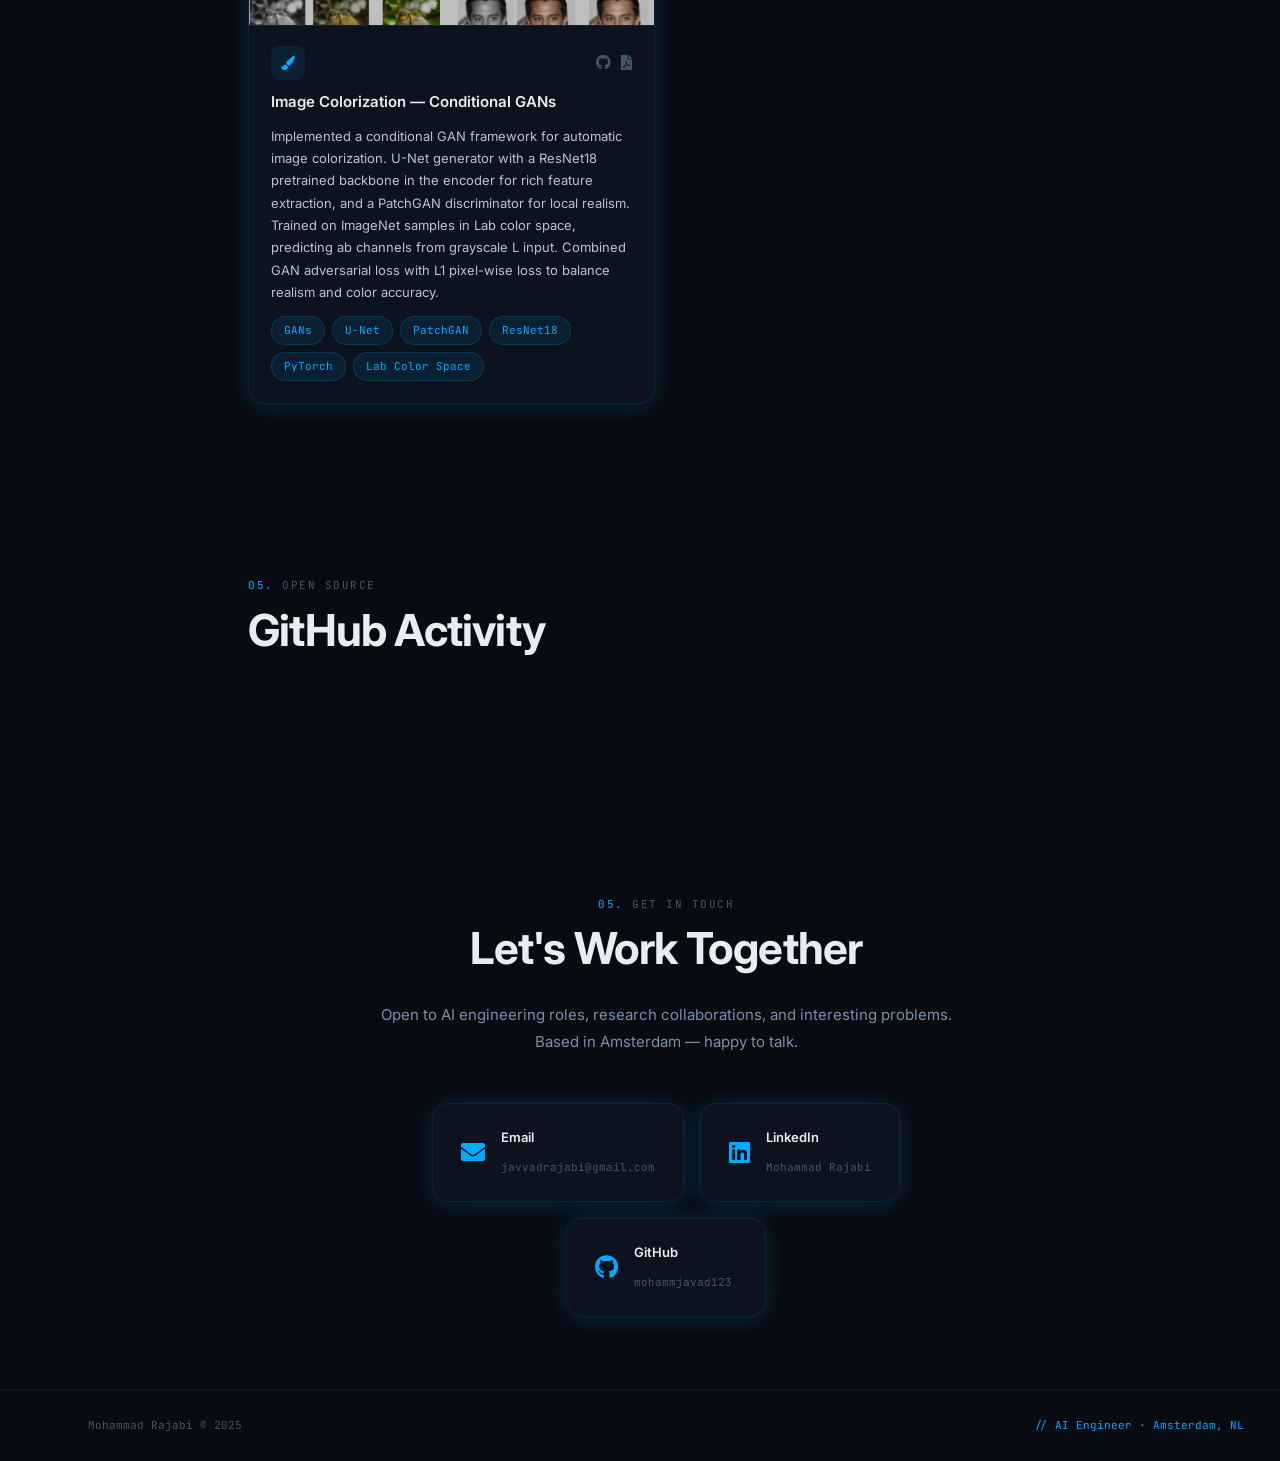
==== commit c7e6026b: "Smaller hero name, larger 150px profile photo with animated gradient ring Co-Authored-By: Claude Son" ====
--- a/index.html
+++ b/index.html
@@ -35,39 +35,46 @@
   ═══════════════════════════════════════════════ -->
   <section id="hero">
     <div class="hero-inner">
-      <p class="hero-greeting"><span class="mono cyan">~/amsterdam $</span> <span class="mono">whoami</span></p>
-      <h1>Mohammad<br/><em class="serif-name">Rajabi</em></h1>
-      <div class="hero-role">
-        <span class="mono cyan">&lt;</span><span id="typed-role">AI Engineer</span><span class="mono cyan"> /&gt;</span>
-      </div>
-      <p class="hero-bio">
-        Building production AI systems — RAG pipelines, LLM agents, and vector retrieval at scale.
-        2 years at <span class="cyan font-semibold">Pet24-7</span> (London), now based in
-        <span class="cyan">Amsterdam, Netherlands</span>.
-      </p>
-      <div class="hero-cta">
-        <a href="#projects" class="btn-glow">View Projects</a>
-        <a href="https://github.com/mohammjavad123" class="btn-ghost" target="_blank" rel="noopener">
-          <i class="fab fa-github"></i> GitHub
-        </a>
-        <a href="https://www.linkedin.com/in/mohammadkazem-rajabi-3b5a121ab/" class="btn-ghost" target="_blank" rel="noopener">
-          <i class="fab fa-linkedin"></i> LinkedIn
-        </a>
-      </div>
-      <div class="hero-stats">
-        <div class="hstat">
-          <span class="hstat-n">2<span class="hstat-unit">yrs</span></span>
-          <span class="hstat-l">AI engineering</span>
-        </div>
-        <div class="hstat-sep"></div>
-        <div class="hstat">
-          <span class="hstat-n">3<span class="hstat-unit">+</span></span>
-          <span class="hstat-l">production systems</span>
-        </div>
-        <div class="hstat-sep"></div>
-        <div class="hstat">
-          <span class="hstat-n">MSc</span>
-          <span class="hstat-l">Computer Science</span>
+      <div class="hero-left">
+        <p class="hero-greeting"><span class="mono cyan">~/amsterdam $</span> <span class="mono">whoami</span></p>
+        <div class="hero-name-row">
+          <h1>Mohammad<br/><em class="serif-name">Rajabi</em></h1>
+          <div class="profile-ring">
+            <img src="images/profile.jpg" alt="Mohammad Rajabi" class="profile-img">
+          </div>
+        </div>
+        <div class="hero-role">
+          <span class="mono cyan">&lt;</span><span id="typed-role">AI Engineer</span><span class="mono cyan"> /&gt;</span>
+        </div>
+        <p class="hero-bio">
+          Building production AI systems — RAG pipelines, LLM agents, and vector retrieval at scale.
+          2 years at <span class="cyan font-semibold">Pet24-7</span> (London), now based in
+          <span class="cyan">Amsterdam, Netherlands</span>.
+        </p>
+        <div class="hero-cta">
+          <a href="#projects" class="btn-glow">View Projects</a>
+          <a href="https://github.com/mohammjavad123" class="btn-ghost" target="_blank" rel="noopener">
+            <i class="fab fa-github"></i> GitHub
+          </a>
+          <a href="https://www.linkedin.com/in/mohammadkazem-rajabi-3b5a121ab/" class="btn-ghost" target="_blank" rel="noopener">
+            <i class="fab fa-linkedin"></i> LinkedIn
+          </a>
+        </div>
+        <div class="hero-stats">
+          <div class="hstat">
+            <span class="hstat-n">2<span class="hstat-unit">yrs</span></span>
+            <span class="hstat-l">AI engineering</span>
+          </div>
+          <div class="hstat-sep"></div>
+          <div class="hstat">
+            <span class="hstat-n">3<span class="hstat-unit">+</span></span>
+            <span class="hstat-l">production systems</span>
+          </div>
+          <div class="hstat-sep"></div>
+          <div class="hstat">
+            <span class="hstat-n">MSc</span>
+            <span class="hstat-l">Computer Science</span>
+          </div>
         </div>
       </div>
     </div>
--- a/assets/css/custom.css
+++ b/assets/css/custom.css
@@ -217,6 +217,43 @@
   position: relative; z-index: 1;
 }
 
+.hero-left { display: flex; flex-direction: column; }
+
+/* Name + photo inline row */
+.hero-name-row {
+  display: flex;
+  align-items: center;
+  gap: 32px;
+  margin-bottom: 0;
+}
+
+.profile-ring {
+  width: 150px; height: 150px;
+  flex-shrink: 0;
+  border-radius: 50%;
+  padding: 3px;
+  background: linear-gradient(135deg, #00aaff, #0044aa, #00aaff);
+  background-size: 300% 300%;
+  animation: ringRotate 4s linear infinite;
+  box-shadow: 0 0 28px rgba(0,170,255,0.5);
+  align-self: center;
+}
+
+@keyframes ringRotate {
+  0%   { background-position: 0% 50%; }
+  50%  { background-position: 100% 50%; }
+  100% { background-position: 0% 50%; }
+}
+
+.profile-img {
+  width: 100%; height: 100%;
+  border-radius: 50%;
+  object-fit: cover;
+  object-position: center top;
+  display: block;
+  border: 3px solid var(--bg);
+}
+
 .hero-greeting {
   font-family: var(--mono); font-size: 13px; color: var(--text-dim);
   margin-bottom: 24px; letter-spacing: 0.3px;
@@ -224,9 +261,9 @@
 
 .hero-inner h1 {
   font-family: var(--display);
-  font-size: clamp(36px, 5.5vw, 64px);
-  font-weight: 700; line-height: 1.05;
-  letter-spacing: -1.5px; margin-bottom: 22px;
+  font-size: clamp(26px, 3.8vw, 46px);
+  font-weight: 700; line-height: 1.08;
+  letter-spacing: -1px; margin-bottom: 22px;
 }
 .serif-name {
   font-family: var(--display);
@@ -641,7 +678,10 @@
 @media (max-width: 768px) {
   #sidebar-nav { display: none; }
   :root { --pad-l: 0px; }
-  .section-inner, .hero-inner { padding: 0 22px; }
+  .section-inner { padding: 0 22px; }
+  .hero-inner { padding: 0 22px; grid-template-columns: 1fr; gap: 40px; }
+  .hero-right { order: -1; }
+  .profile-ring { width: 140px; height: 140px; }
   .scroll-hint  { left: 22px; }
   #footer       { padding: 20px 22px; flex-direction: column; gap: 6px; text-align: center; }
   .about-grid   { grid-template-columns: 1fr; }
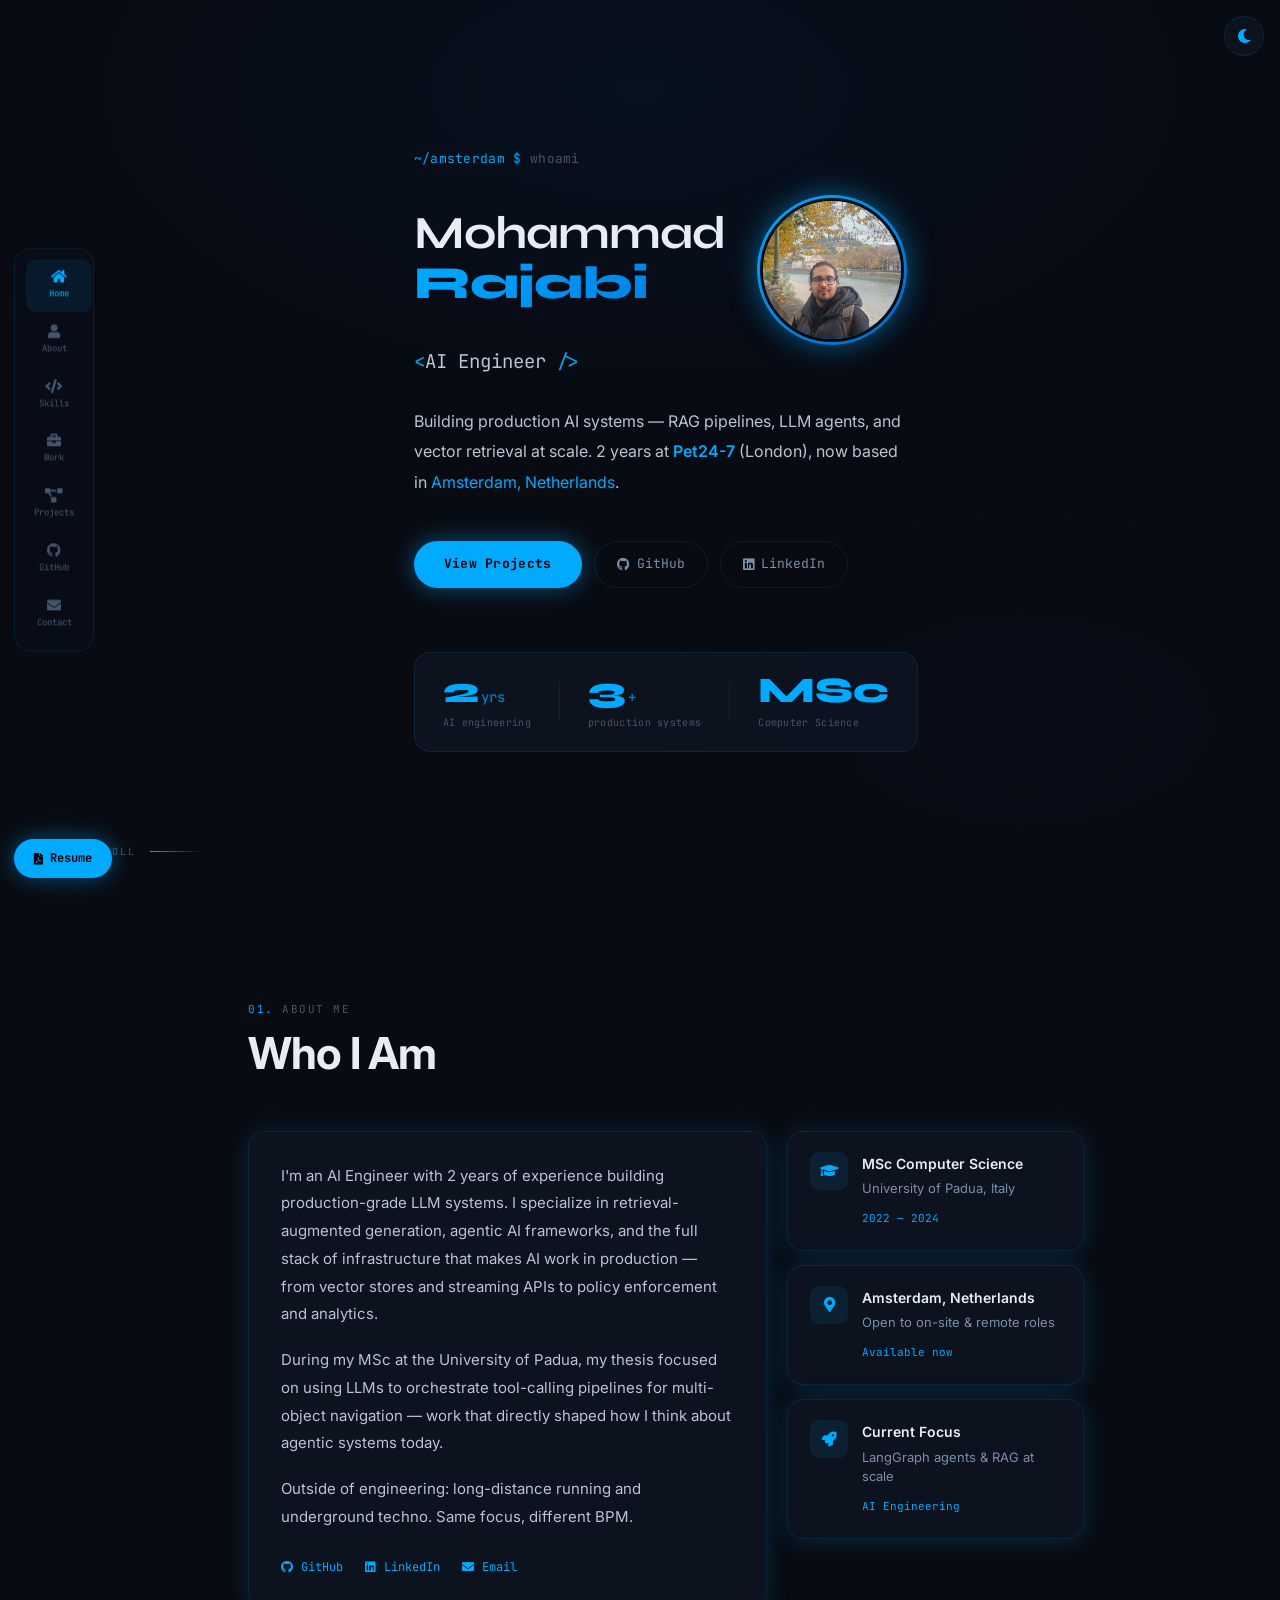
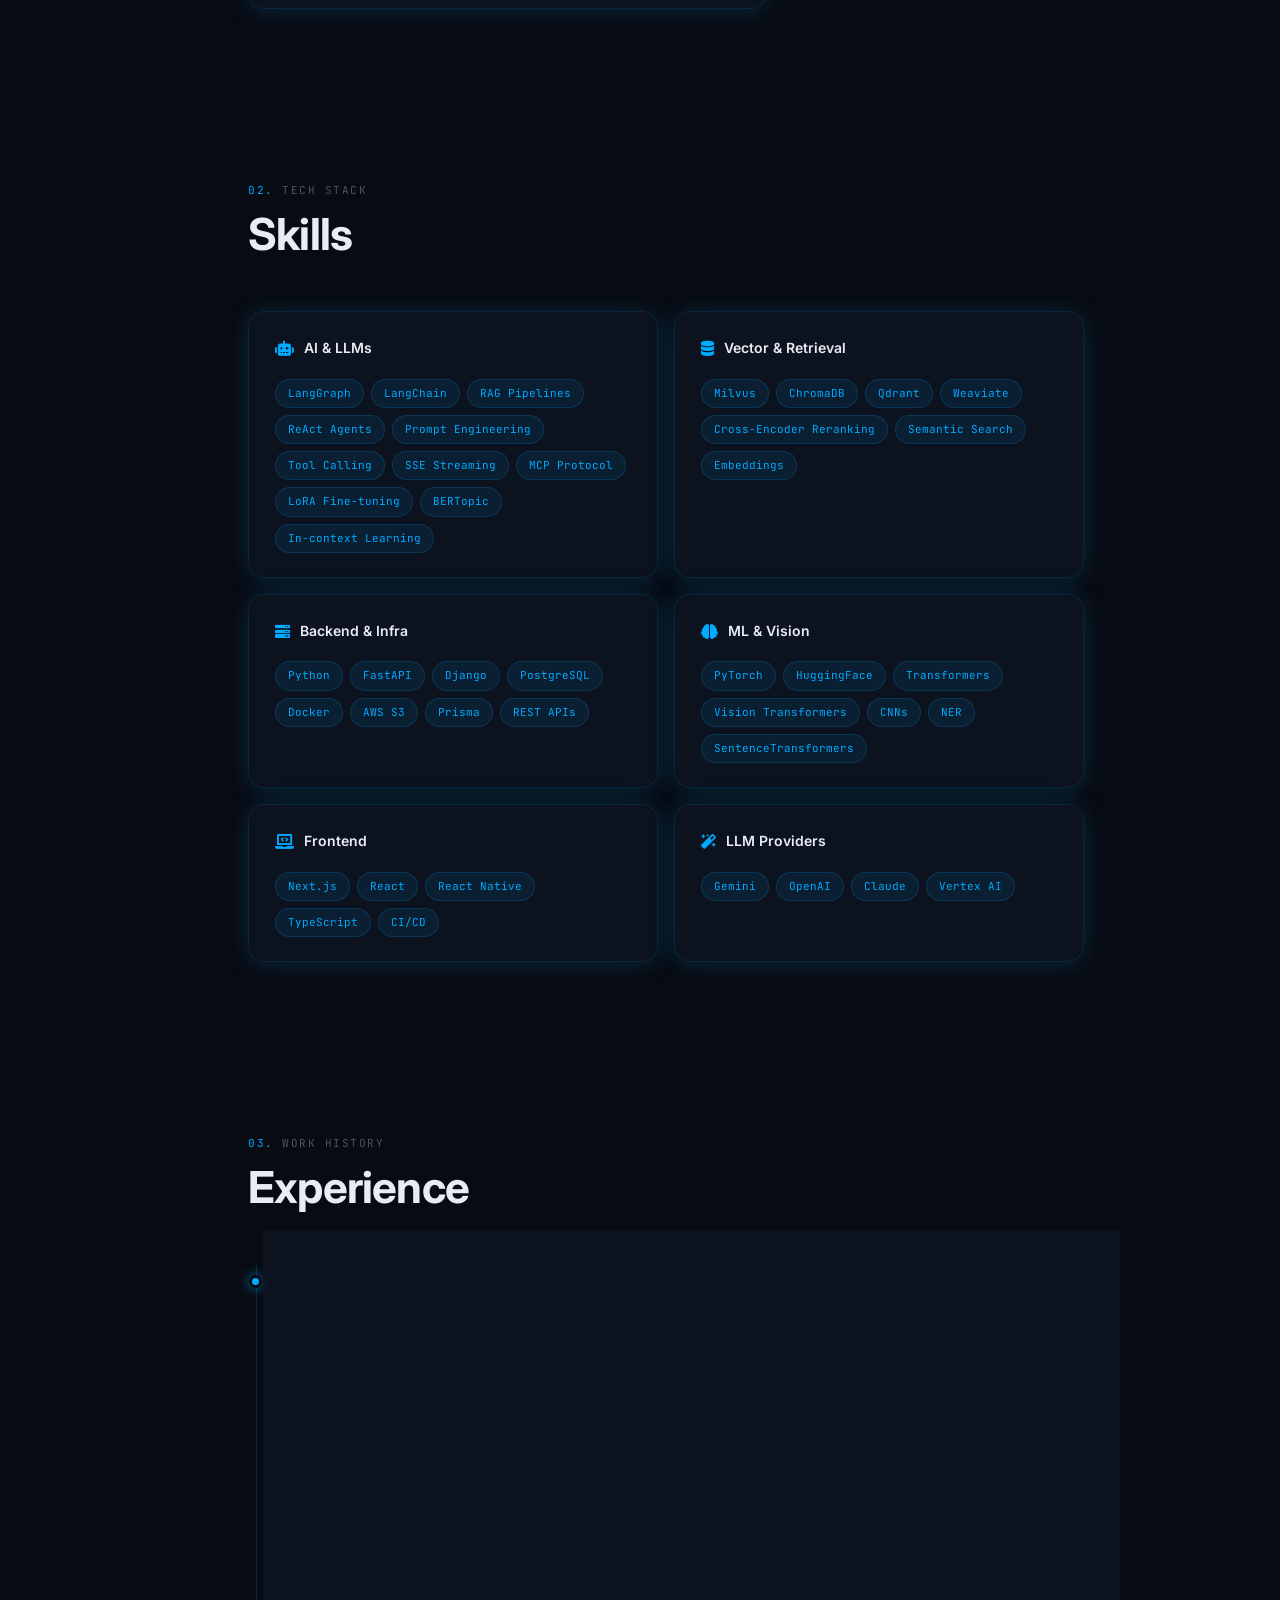
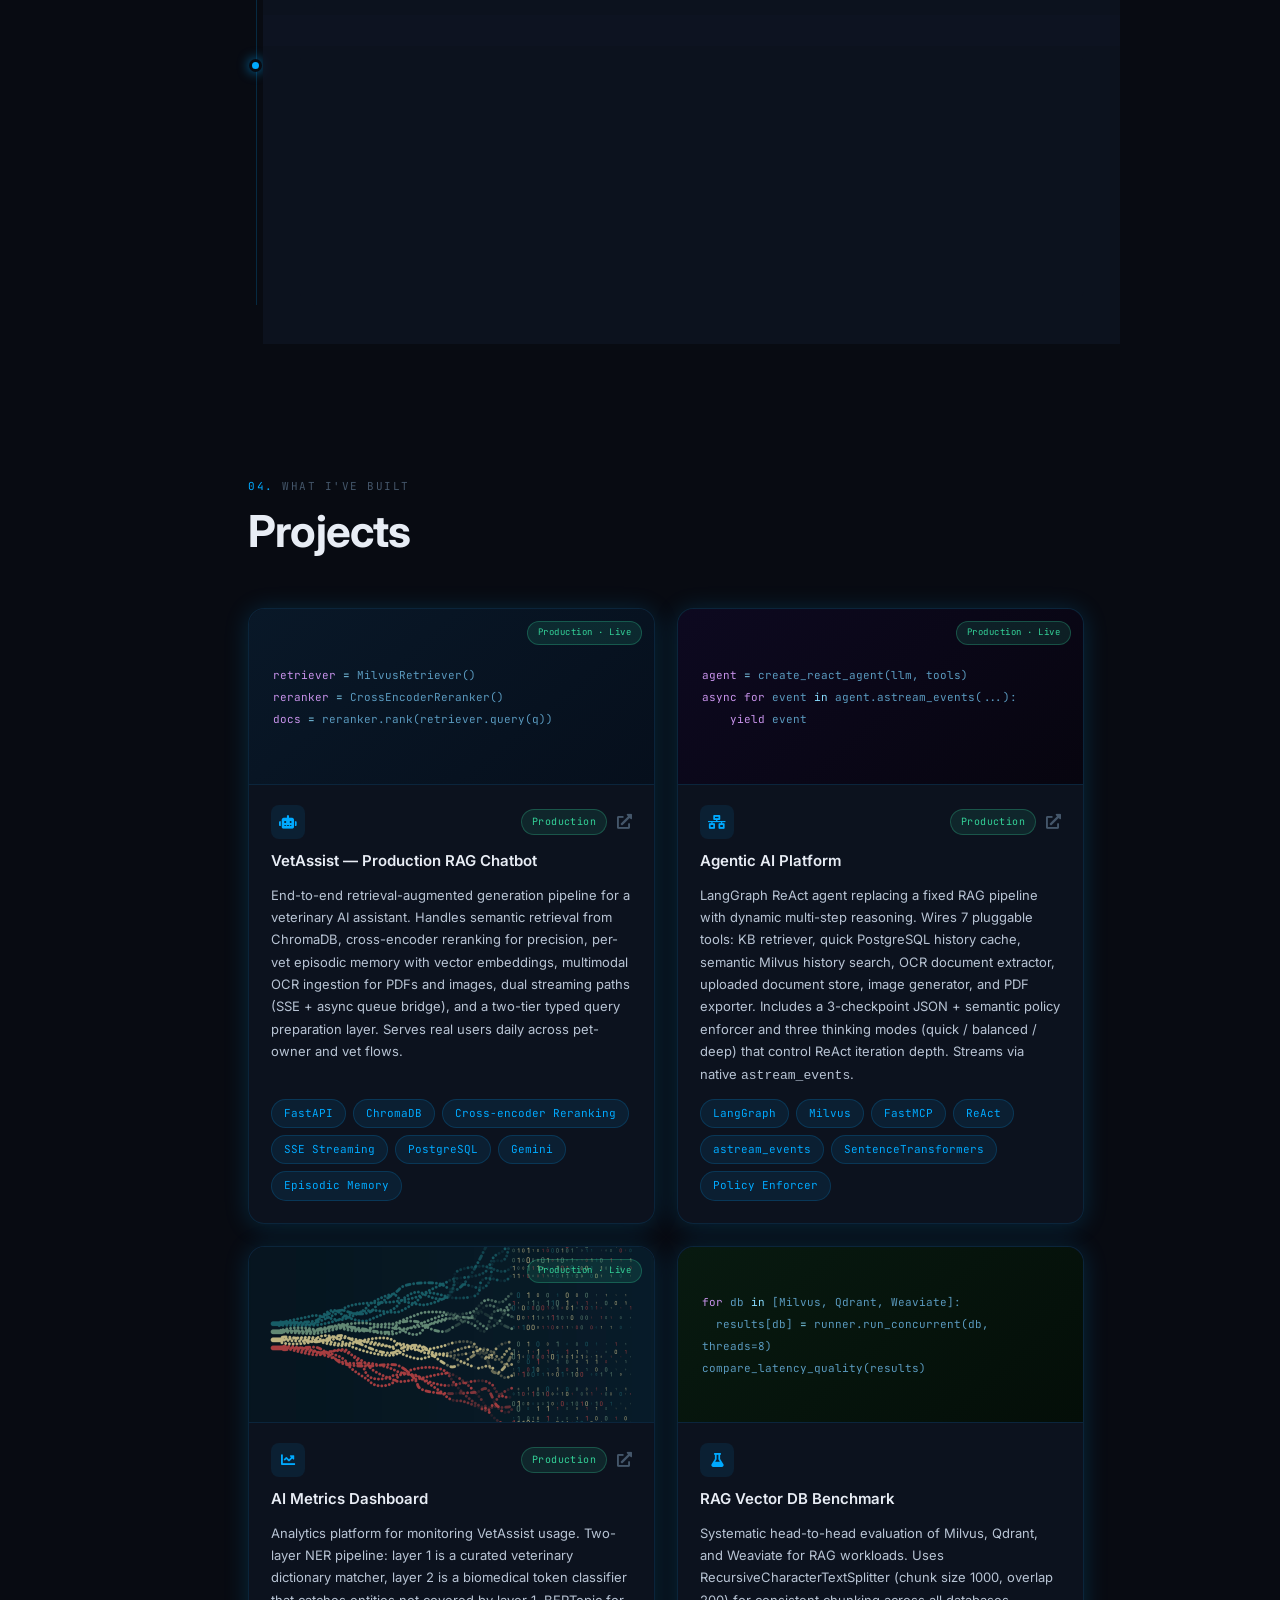
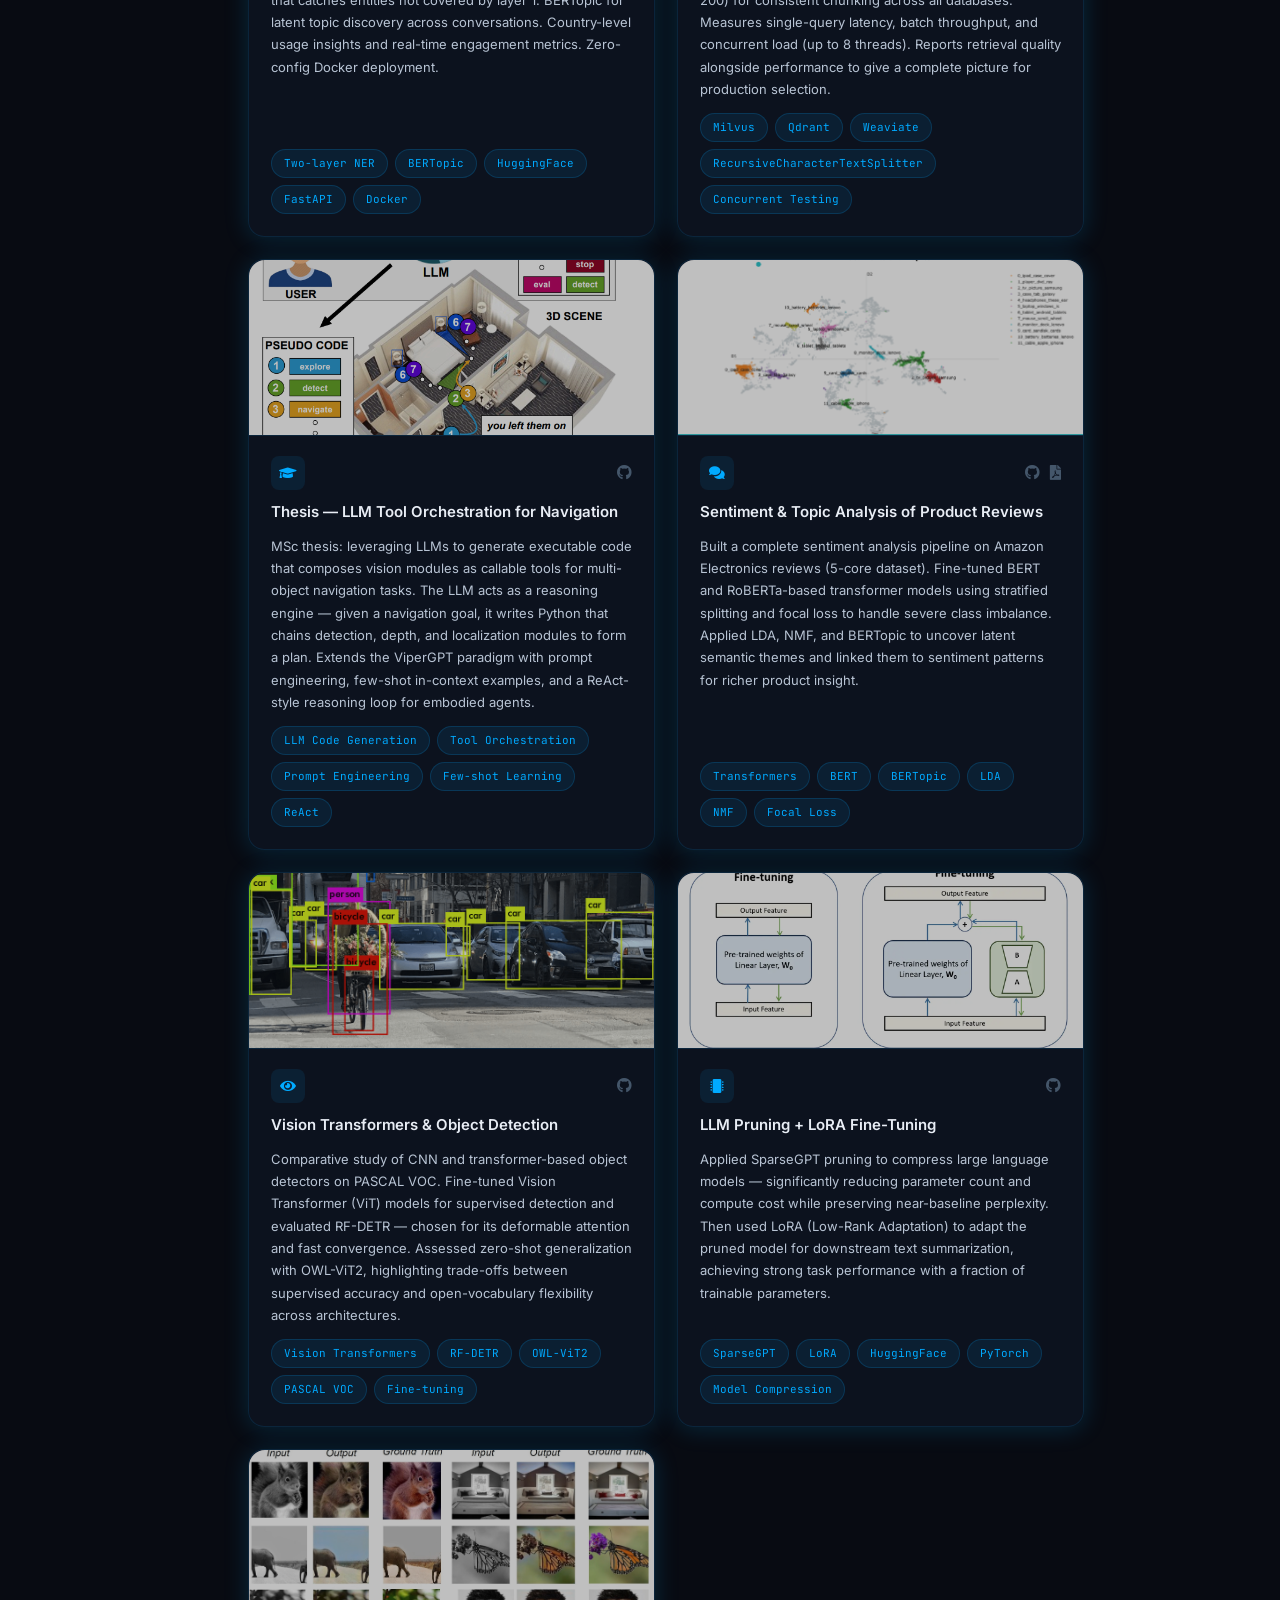
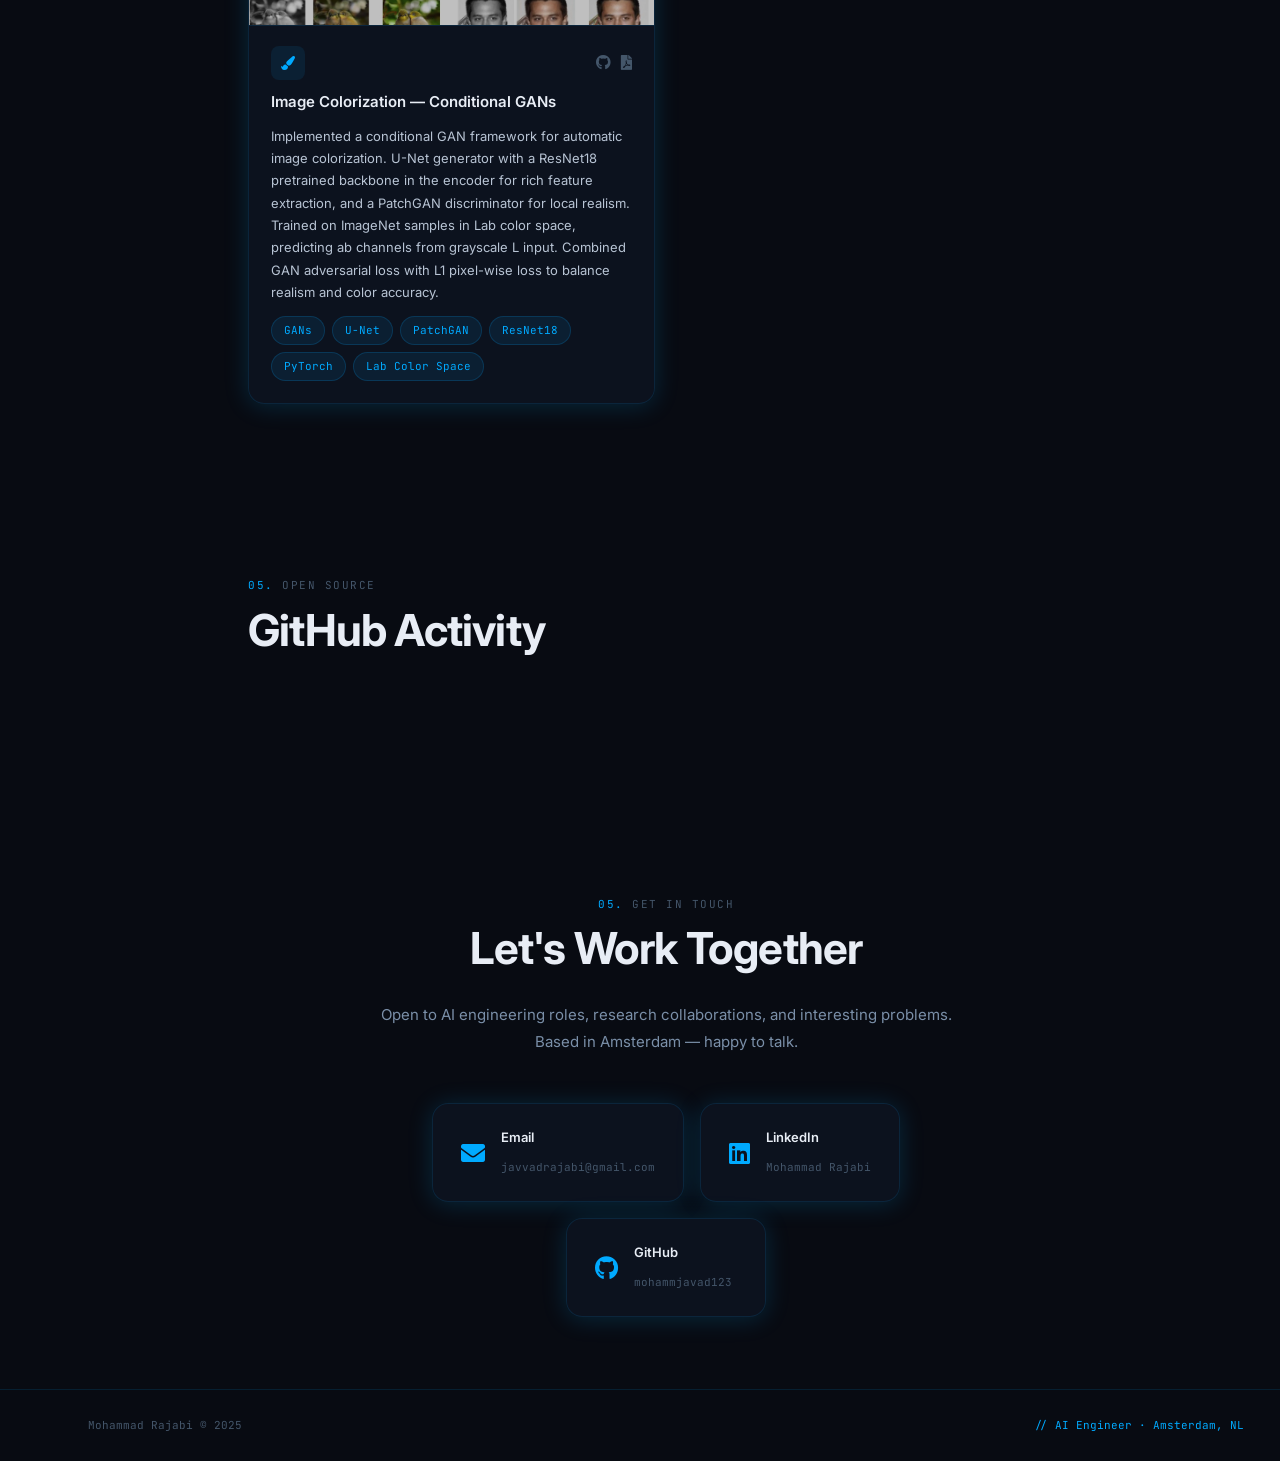
==== commit 381aeee1: "Cache-bust CSS to force GitHub Pages to serve updated styles Co-Authored-By: Claude Sonnet 4.6 <nore" ====
--- a/index.html
+++ b/index.html
@@ -9,7 +9,7 @@
   <link rel="preconnect" href="https://fonts.gstatic.com" crossorigin>
   <link href="https://fonts.googleapis.com/css2?family=Syne:wght@700;800&family=Inter:wght@300;400;500;600;700&family=JetBrains+Mono:wght@400;500;600&display=swap" rel="stylesheet">
   <link rel="stylesheet" href="assets/css/fontawesome-all.min.css" />
-  <link rel="stylesheet" href="assets/css/custom.css" />
+  <link rel="stylesheet" href="assets/css/custom.css?v=2" />
 </head>
 <body class="dark-mode">
 
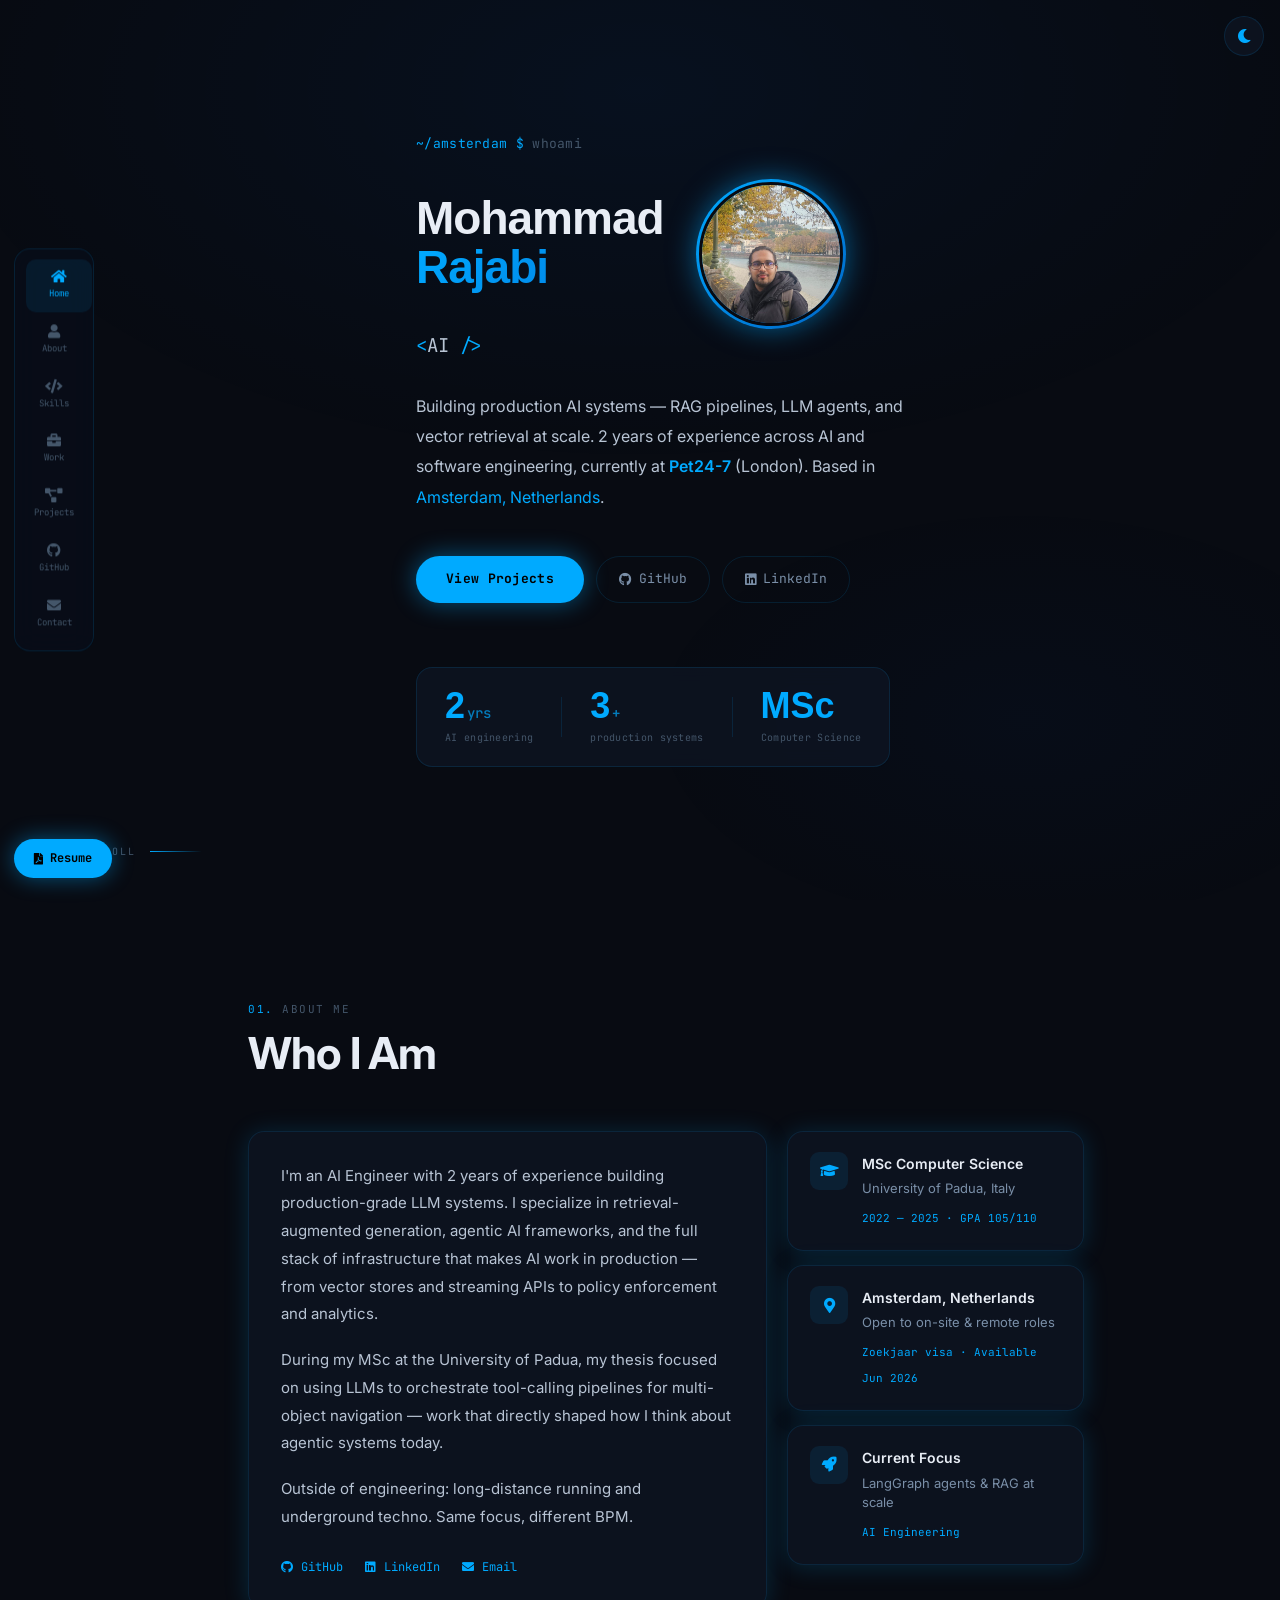
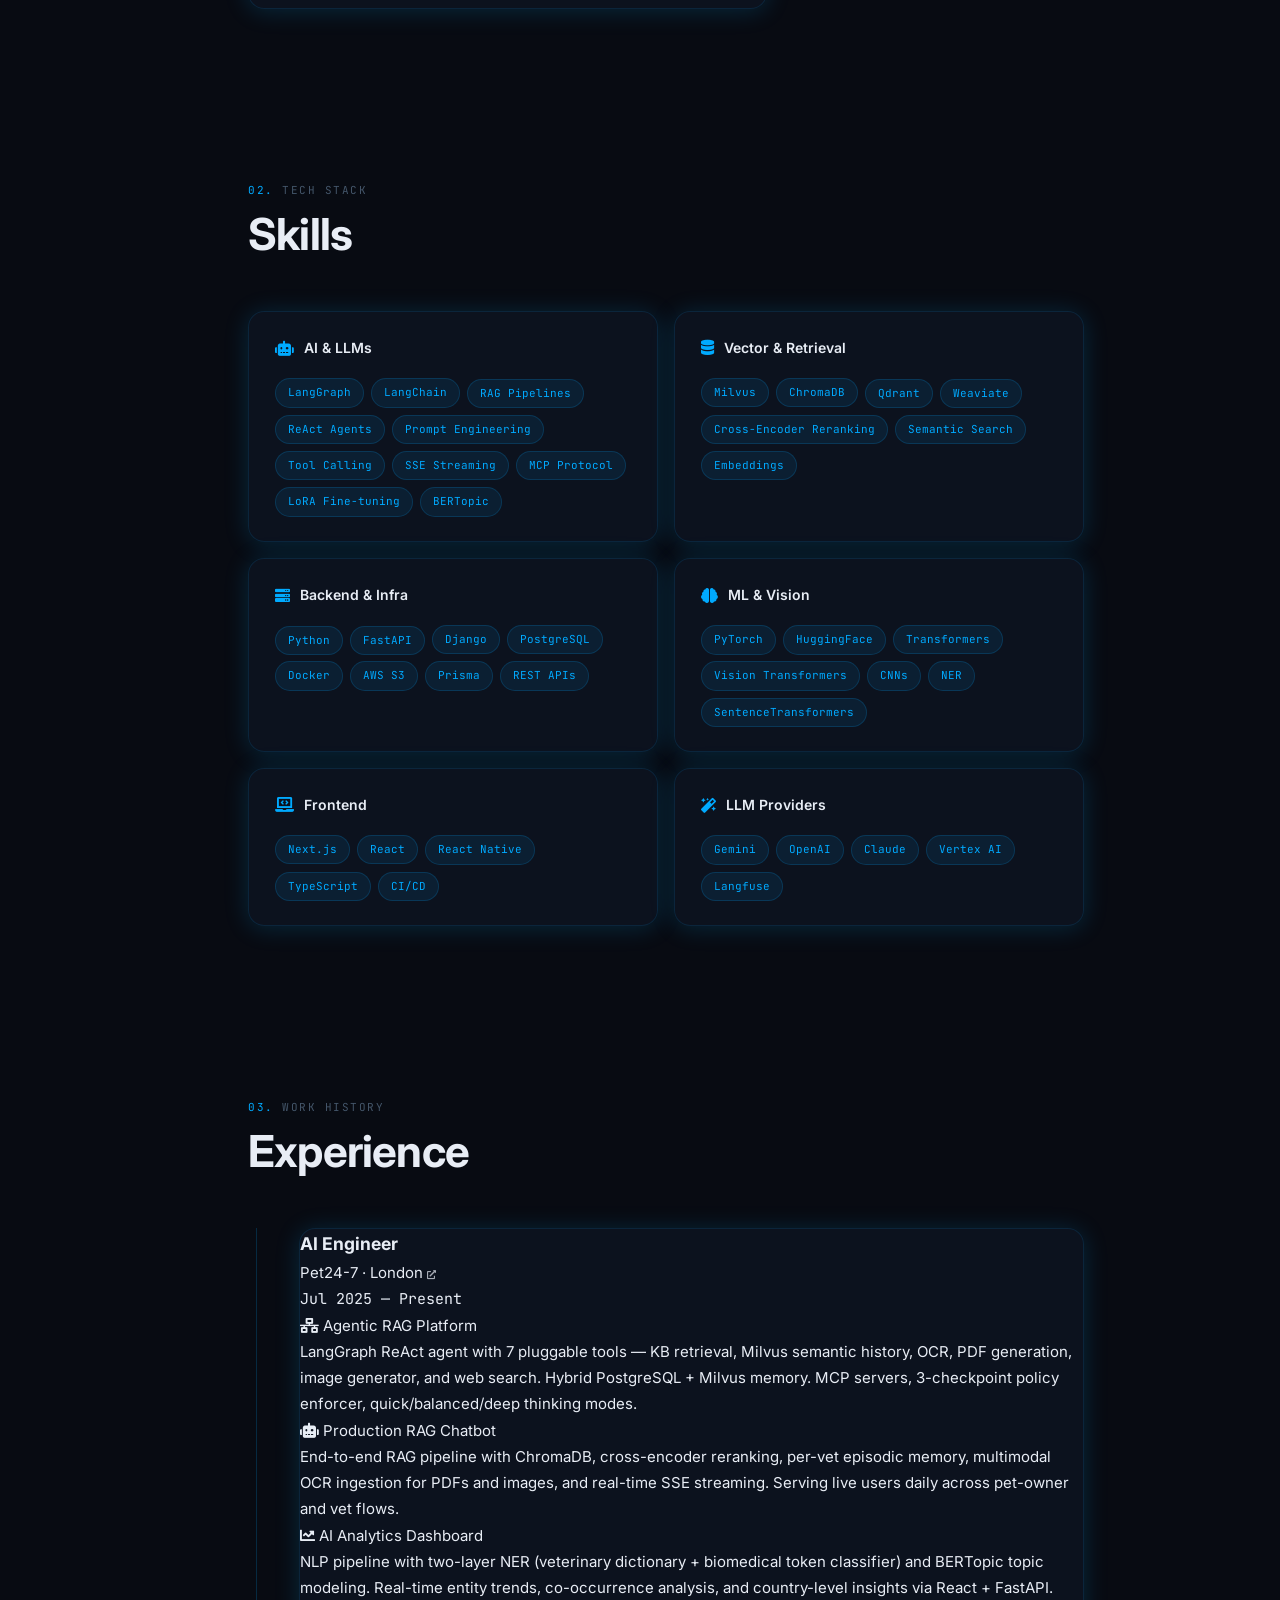
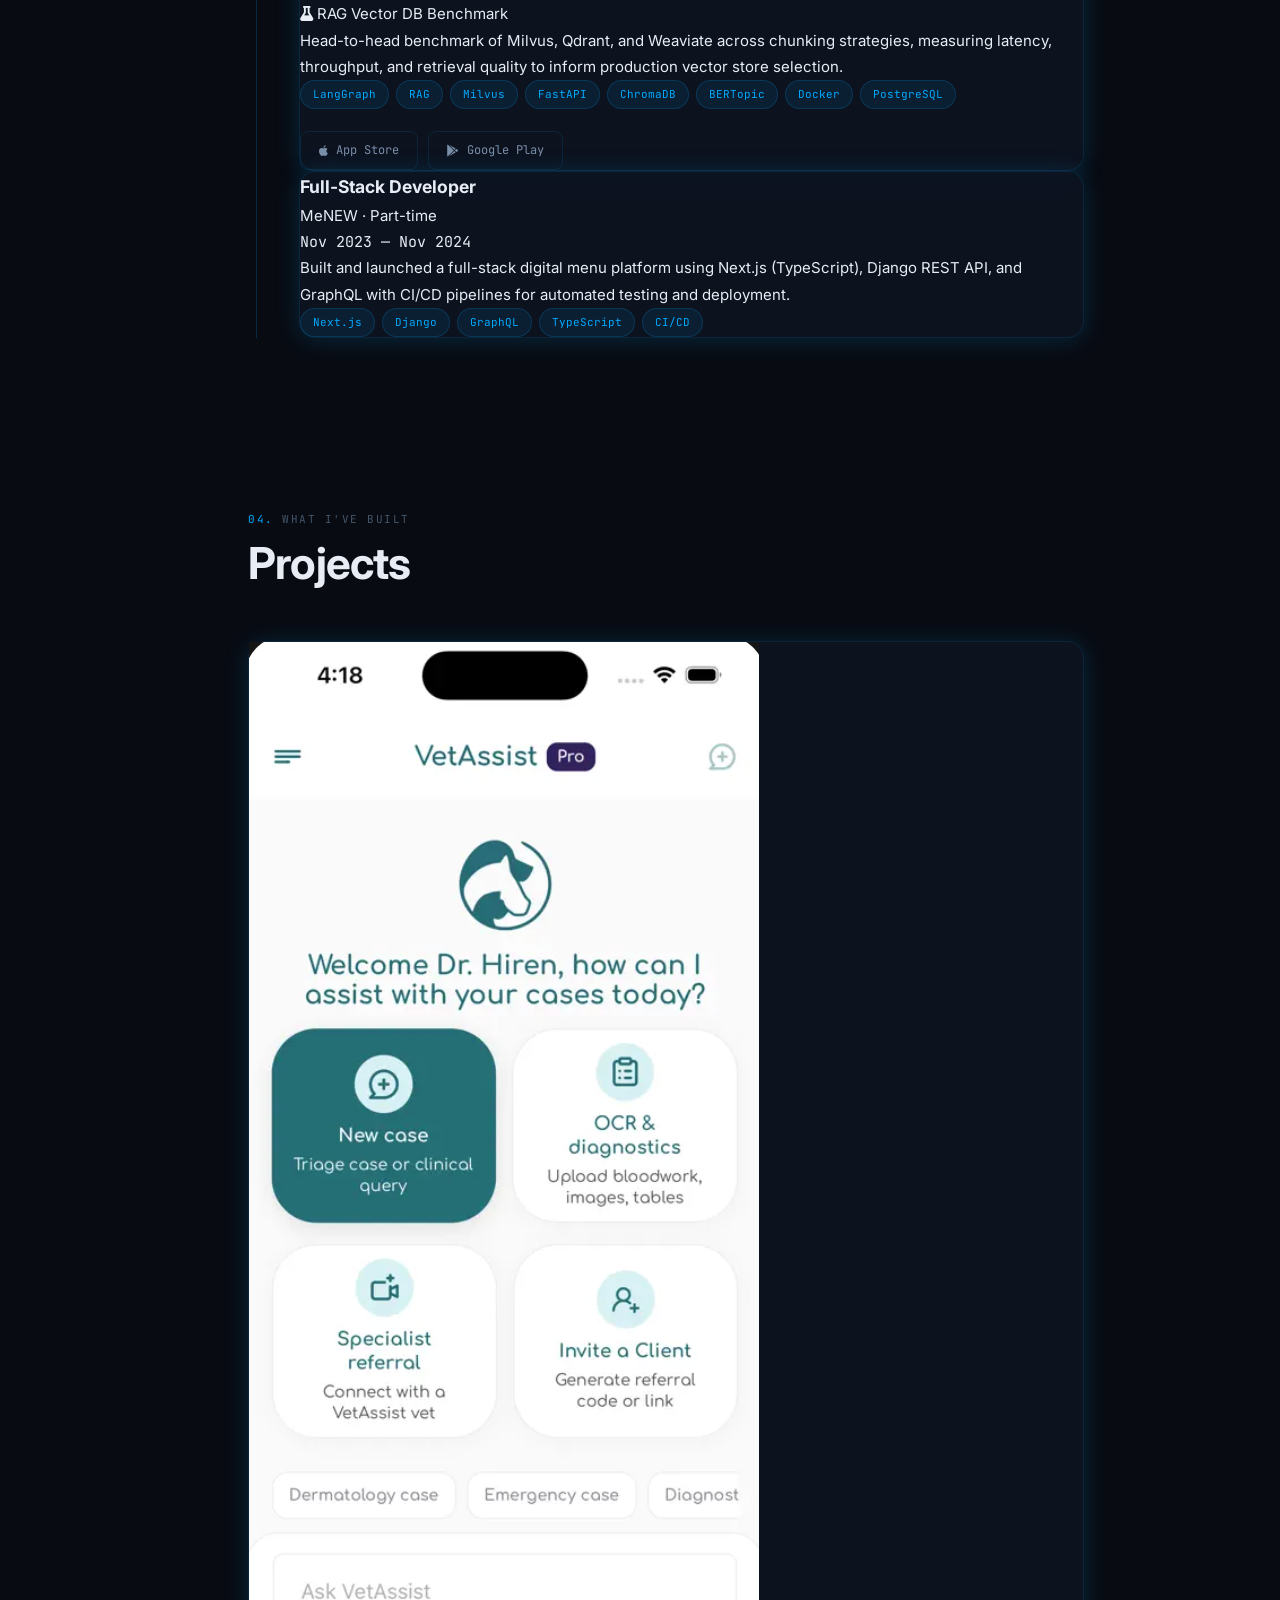
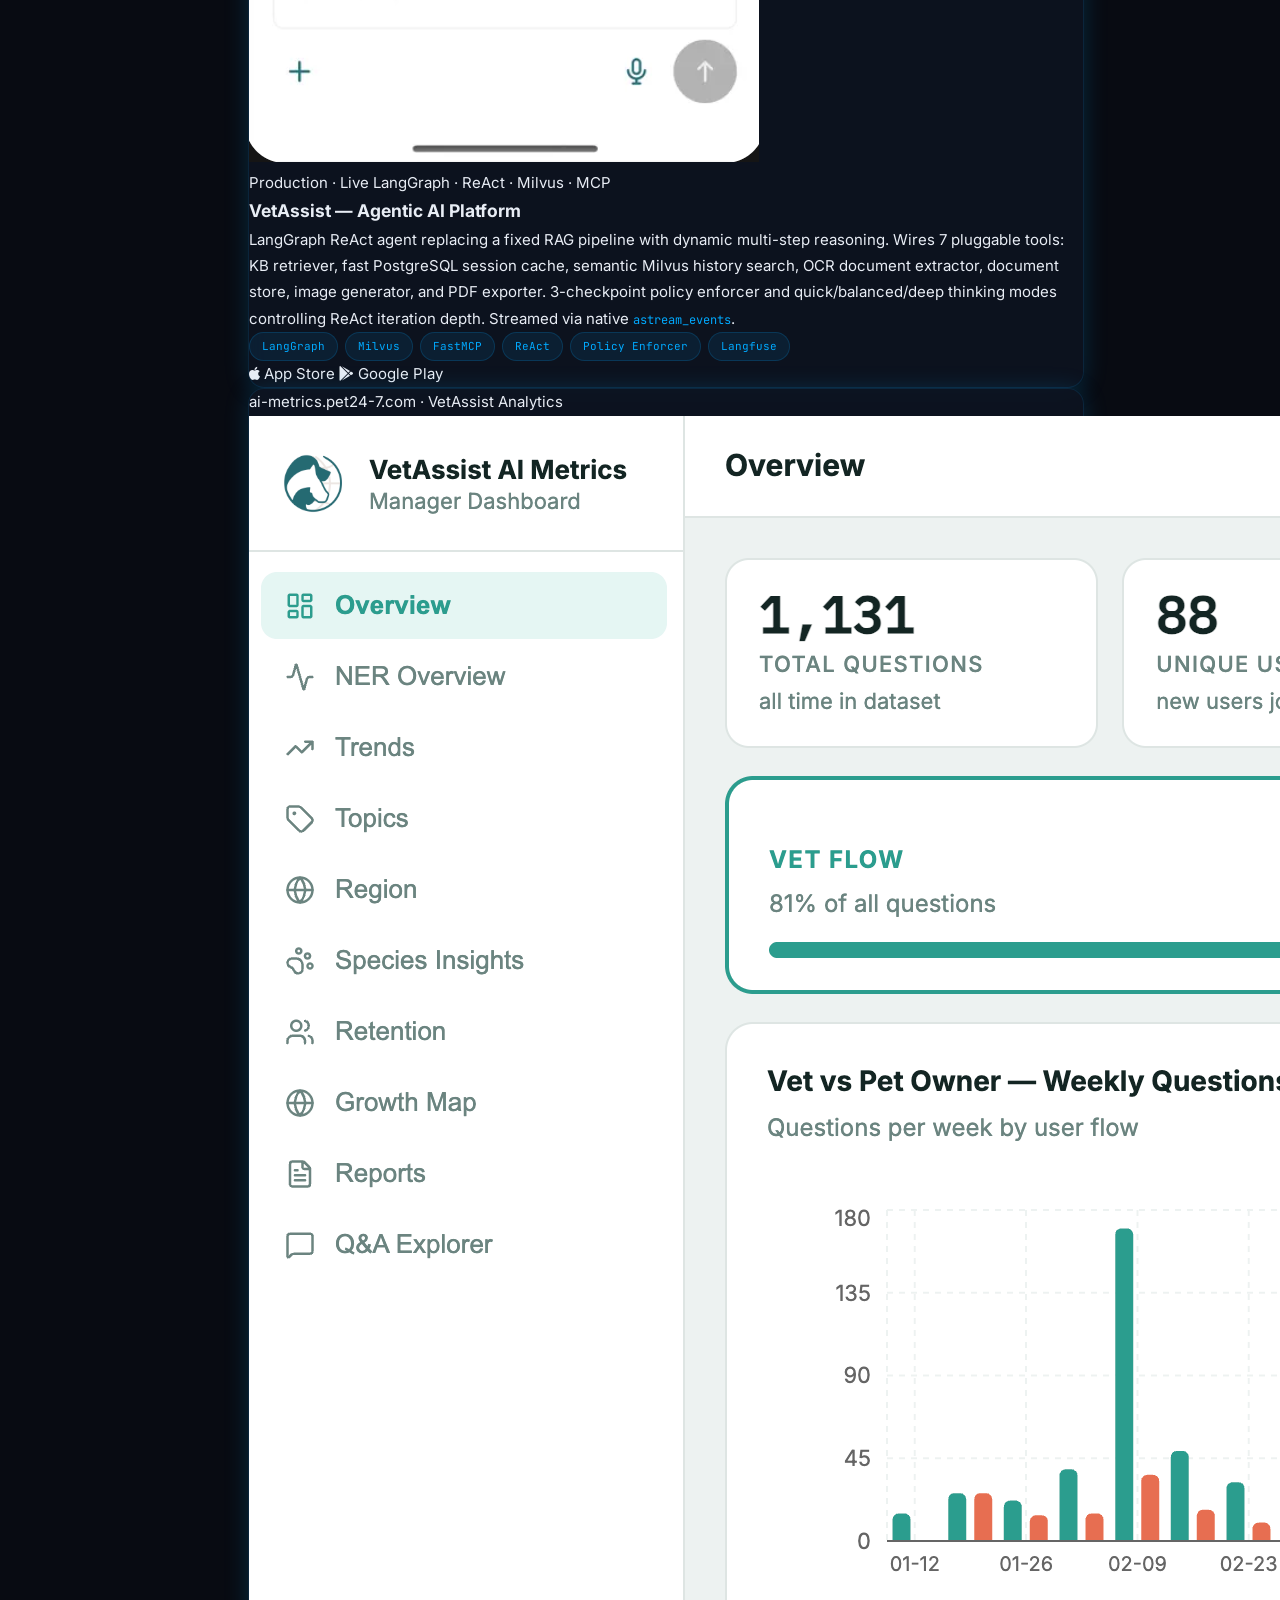
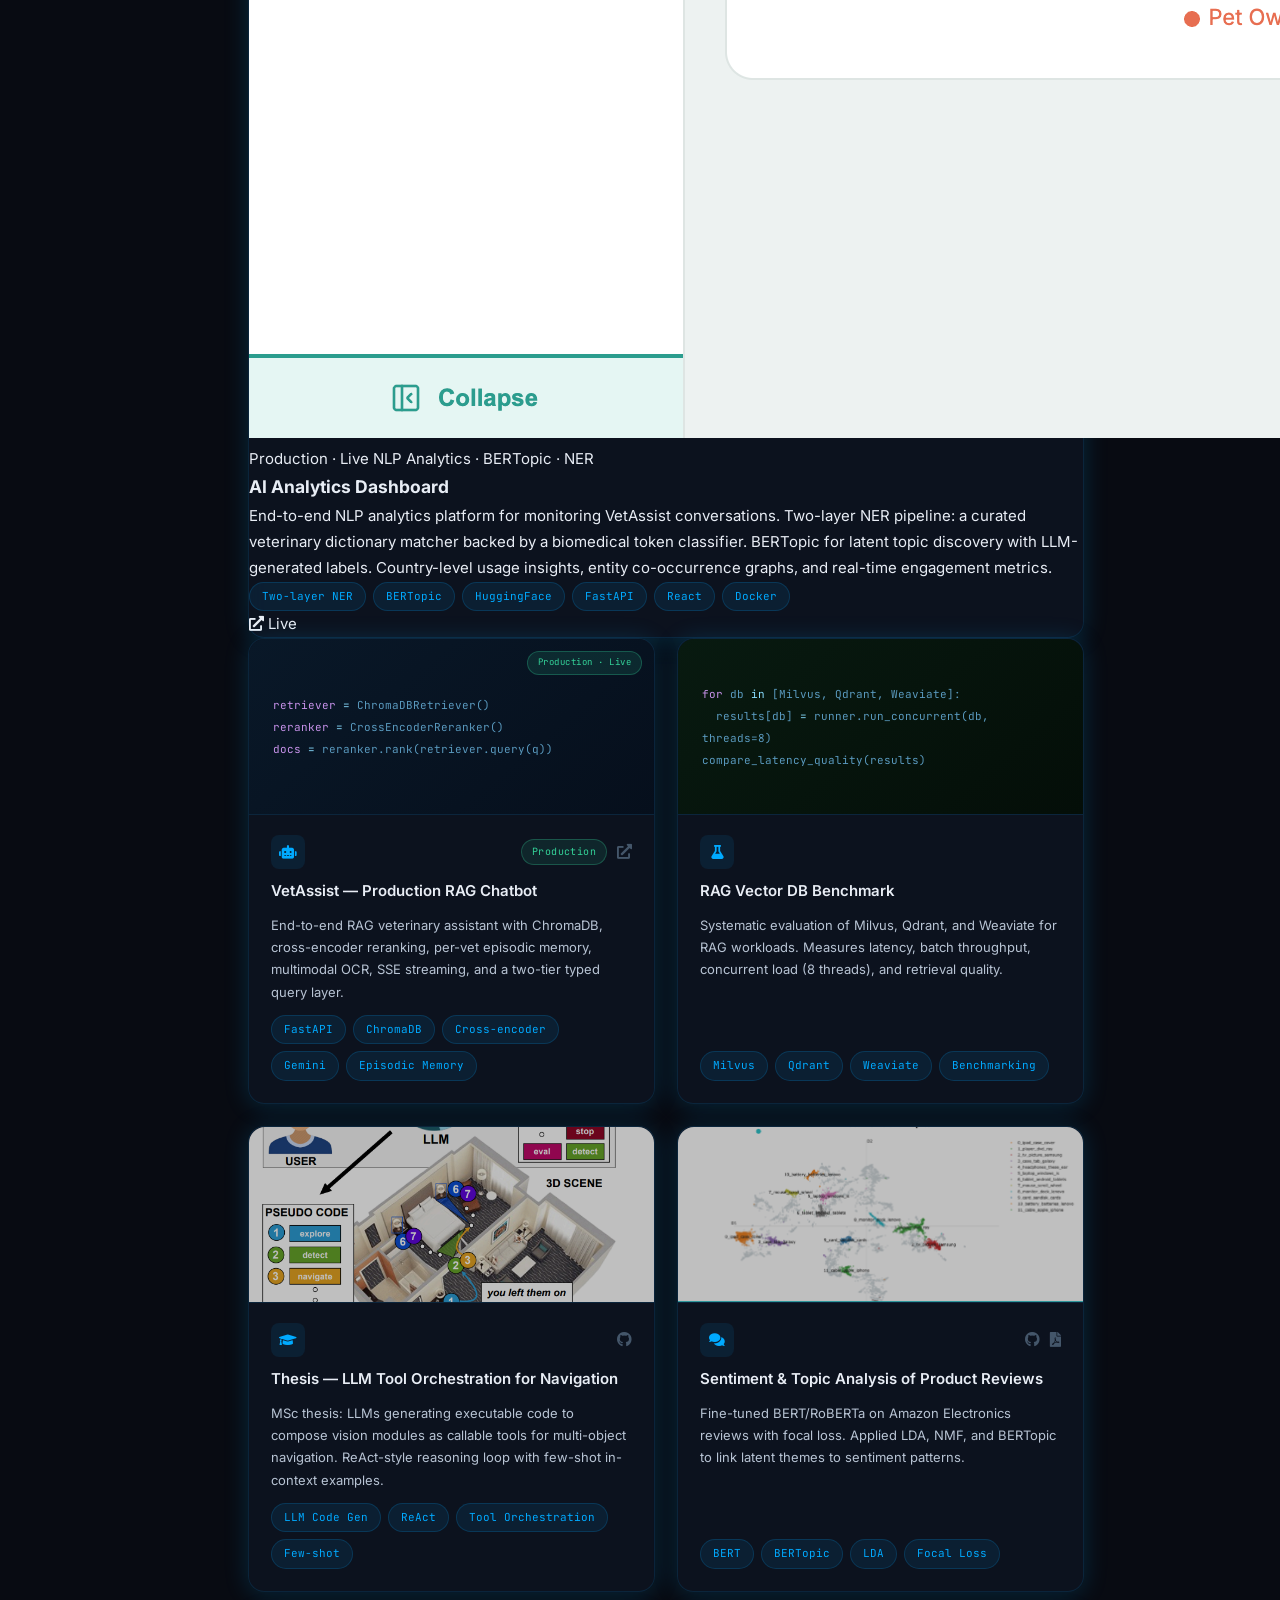
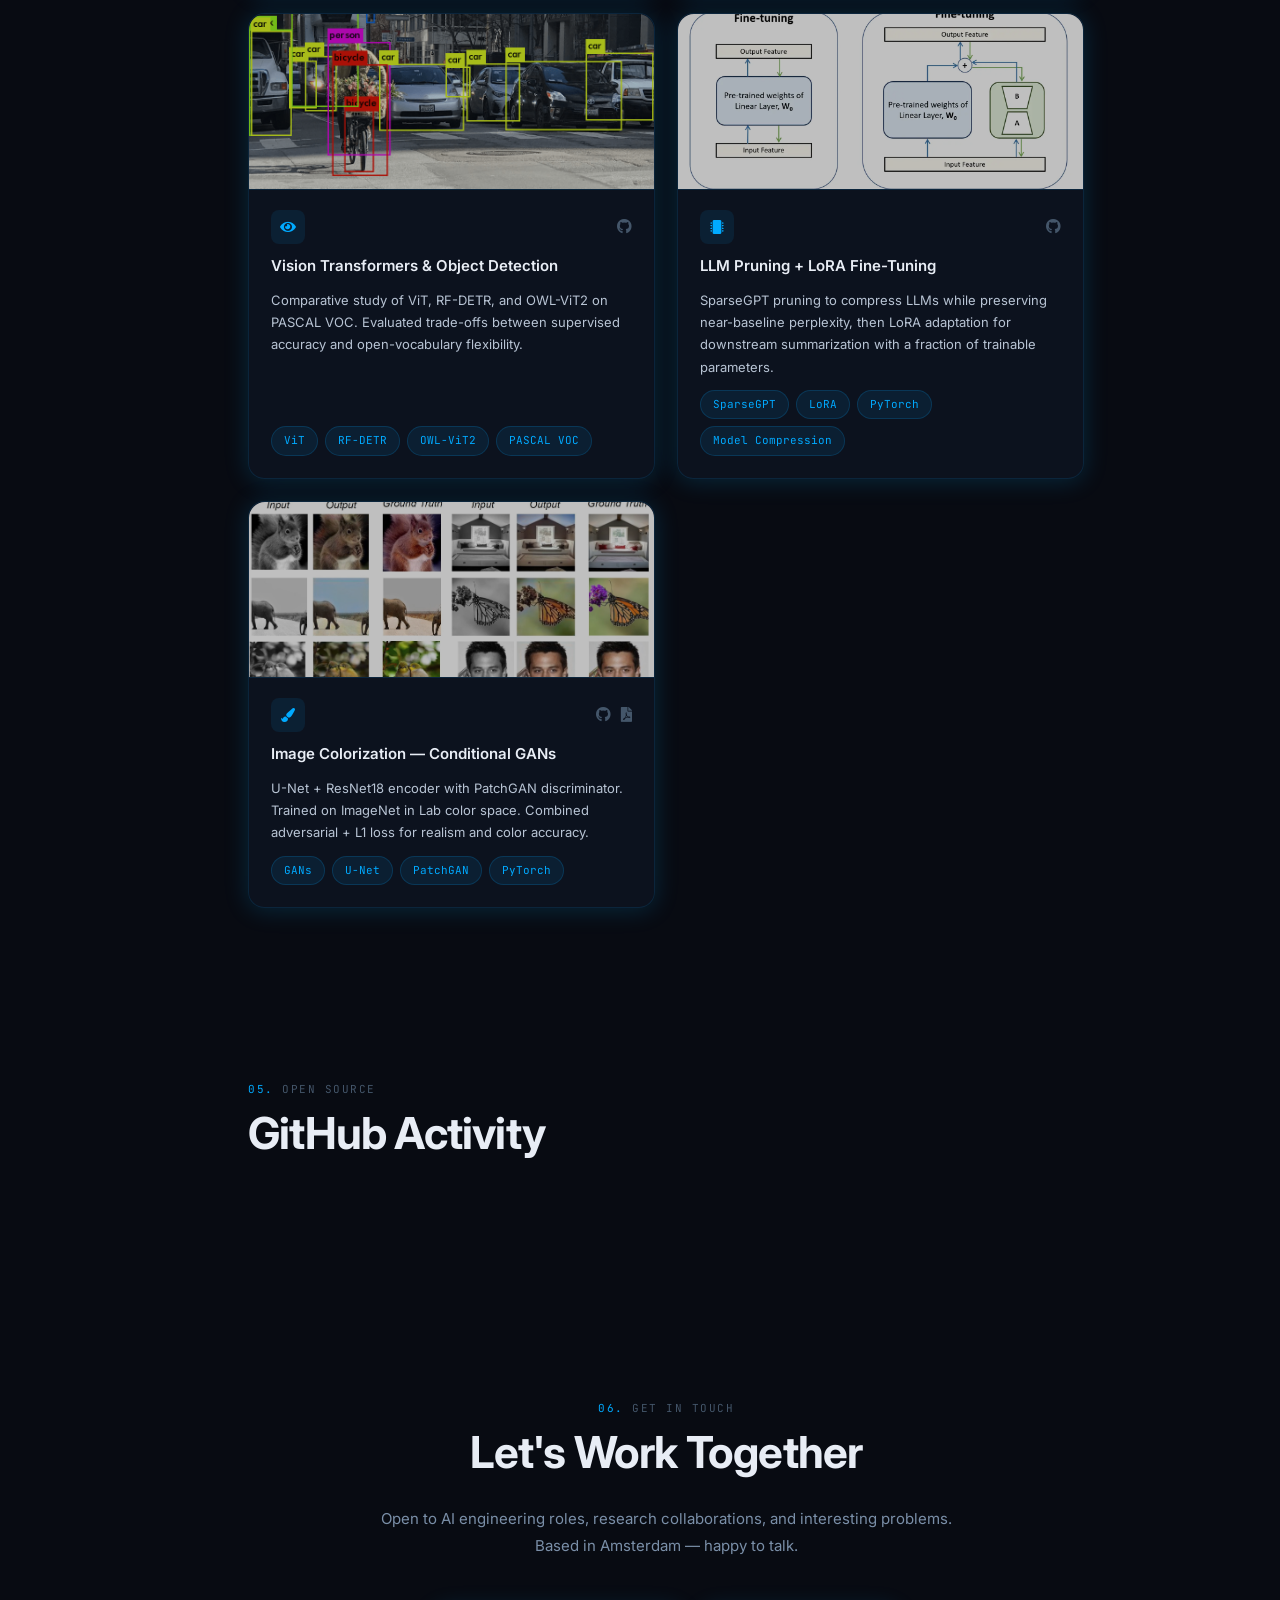
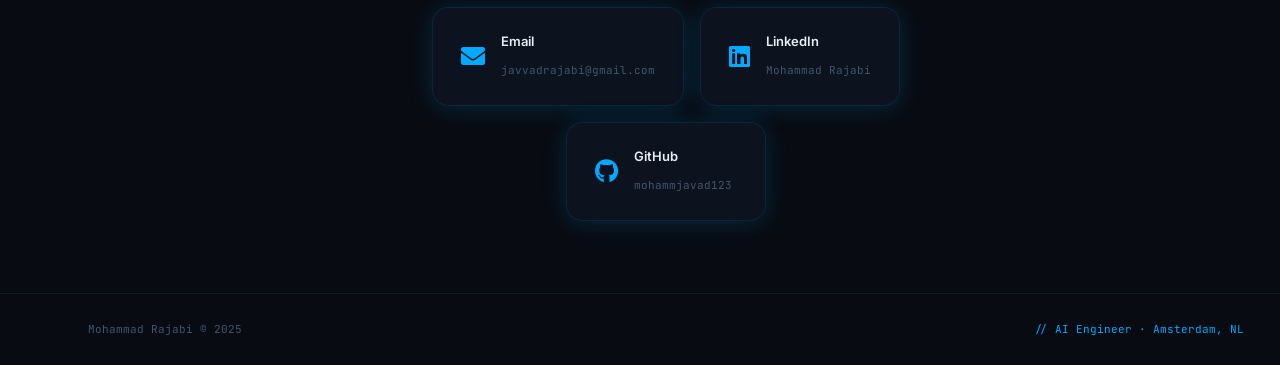
==== commit 412518e5: "update" ====
--- a/index.html
+++ b/index.html
@@ -7,9 +7,9 @@
   <link rel="icon" href="images/logo.jpg">
   <link rel="preconnect" href="https://fonts.googleapis.com">
   <link rel="preconnect" href="https://fonts.gstatic.com" crossorigin>
-  <link href="https://fonts.googleapis.com/css2?family=Syne:wght@700;800&family=Inter:wght@300;400;500;600;700&family=JetBrains+Mono:wght@400;500;600&display=swap" rel="stylesheet">
+  <link href="https://fonts.googleapis.com/css2?family=Inter:wght@300;400;500;600;700&family=JetBrains+Mono:wght@400;500;600&display=swap" rel="stylesheet">
   <link rel="stylesheet" href="assets/css/fontawesome-all.min.css" />
-  <link rel="stylesheet" href="assets/css/custom.css?v=2" />
+  <link rel="stylesheet" href="assets/css/custom.css?v=5" />
 </head>
 <body class="dark-mode">
 
@@ -48,7 +48,8 @@
         </div>
         <p class="hero-bio">
           Building production AI systems — RAG pipelines, LLM agents, and vector retrieval at scale.
-          2 years at <span class="cyan font-semibold">Pet24-7</span> (London), now based in
+          2 years of experience across AI and software engineering, currently at
+          <span class="cyan font-semibold">Pet24-7</span> (London). Based in
           <span class="cyan">Amsterdam, Netherlands</span>.
         </p>
         <div class="hero-cta">
@@ -123,7 +124,7 @@
             <div>
               <h4>MSc Computer Science</h4>
               <p>University of Padua, Italy</p>
-              <span class="mono cyan small">2022 — 2024</span>
+              <span class="mono cyan small">2022 — 2025 · GPA 105/110</span>
             </div>
           </div>
           <div class="info-card glass-card">
@@ -131,7 +132,7 @@
             <div>
               <h4>Amsterdam, Netherlands</h4>
               <p>Open to on-site &amp; remote roles</p>
-              <span class="mono cyan small">Available now</span>
+              <span class="mono cyan small">Zoekjaar visa · Available Jun 2026</span>
             </div>
           </div>
           <div class="info-card glass-card">
@@ -163,7 +164,6 @@
             <span class="tag">Prompt Engineering</span><span class="tag">Tool Calling</span>
             <span class="tag">SSE Streaming</span><span class="tag">MCP Protocol</span>
             <span class="tag">LoRA Fine-tuning</span><span class="tag">BERTopic</span>
-            <span class="tag">In-context Learning</span>
           </div>
         </div>
         <div class="skill-block glass-card">
@@ -206,6 +206,7 @@
           <div class="tags">
             <span class="tag">Gemini</span><span class="tag">OpenAI</span>
             <span class="tag">Claude</span><span class="tag">Vertex AI</span>
+            <span class="tag">Langfuse</span>
           </div>
         </div>
       </div>
@@ -221,59 +222,71 @@
       <h2 class="section-title">Experience</h2>
       <div class="timeline-wrap">
 
-        <div class="tl-item">
-          <div class="tl-dot"></div>
-          <div class="tl-content glass-card">
-            <div class="tl-header">
-              <div>
-                <h3>AI Engineer</h3>
-                <a href="https://pet24-7.com" target="_blank" rel="noopener" class="tl-company">Pet24-7 · London <i class="fas fa-external-link-alt" style="font-size:9px;margin-left:3px;opacity:0.7"></i></a>
-              </div>
-              <span class="tl-date mono">Jul 2025 — Present</span>
-            </div>
-            <p>
-              Designed and shipped three production AI systems from scratch: a full RAG veterinary
-              chatbot serving real users daily, a LangGraph-based agentic platform with 7 pluggable
-              tools, and an analytics dashboard with NER and topic modeling pipelines. Also built
-              and deployed cross-platform mobile apps — live on both stores.
-            </p>
-            <div class="tags" style="margin-top:16px">
+        <!-- Pet24-7 -->
+        <div class="exp-card glass-card">
+          <div class="exp-header">
+            <div class="exp-header-left">
+              <h3>AI Engineer</h3>
+              <a href="https://pet24-7.com" target="_blank" rel="noopener" class="exp-company">
+                Pet24-7 · London <i class="fas fa-external-link-alt" style="font-size:9px;opacity:0.7"></i>
+              </a>
+            </div>
+            <span class="exp-date mono">Jul 2025 — Present</span>
+          </div>
+
+          <div class="exp-projects">
+            <div class="exp-project">
+              <div class="exp-project-label"><i class="fas fa-network-wired"></i> Agentic RAG Platform</div>
+              <p>LangGraph ReAct agent with 7 pluggable tools — KB retrieval, Milvus semantic history, OCR, PDF generation, image generator, and web search. Hybrid PostgreSQL + Milvus memory. MCP servers, 3-checkpoint policy enforcer, quick/balanced/deep thinking modes.</p>
+            </div>
+            <div class="exp-project">
+              <div class="exp-project-label"><i class="fas fa-robot"></i> Production RAG Chatbot</div>
+              <p>End-to-end RAG pipeline with ChromaDB, cross-encoder reranking, per-vet episodic memory, multimodal OCR ingestion for PDFs and images, and real-time SSE streaming. Serving live users daily across pet-owner and vet flows.</p>
+            </div>
+            <div class="exp-project">
+              <div class="exp-project-label"><i class="fas fa-chart-line"></i> AI Analytics Dashboard</div>
+              <p>NLP pipeline with two-layer NER (veterinary dictionary + biomedical token classifier) and BERTopic topic modeling. Real-time entity trends, co-occurrence analysis, and country-level insights via React + FastAPI.</p>
+            </div>
+            <div class="exp-project">
+              <div class="exp-project-label"><i class="fas fa-flask"></i> RAG Vector DB Benchmark</div>
+              <p>Head-to-head benchmark of Milvus, Qdrant, and Weaviate across chunking strategies, measuring latency, throughput, and retrieval quality to inform production vector store selection.</p>
+            </div>
+          </div>
+
+          <div class="exp-footer">
+            <div class="tags">
               <span class="tag">LangGraph</span><span class="tag">RAG</span>
-              <span class="tag">FastAPI</span><span class="tag">Milvus</span>
-              <span class="tag">ChromaDB</span><span class="tag">React Native</span>
+              <span class="tag">Milvus</span><span class="tag">FastAPI</span>
+              <span class="tag">ChromaDB</span><span class="tag">BERTopic</span>
               <span class="tag">Docker</span><span class="tag">PostgreSQL</span>
             </div>
             <div class="app-links">
-              <a href="https://apps.apple.com/au/app/pet24-7/id6743768959" class="app-badge" target="_blank" rel="noopener">
+              <a href="https://apps.apple.com/it/app/pet-24-7/id6749587810?l=en-GB" class="app-badge" target="_blank" rel="noopener">
                 <i class="fab fa-apple"></i> App Store
               </a>
-              <a href="https://play.google.com/store/apps/details?id=com.pet247.vetassist" class="app-badge" target="_blank" rel="noopener">
+              <a href="https://play.google.com/store/apps/details?id=com.vetassist.app" class="app-badge" target="_blank" rel="noopener">
                 <i class="fab fa-google-play"></i> Google Play
               </a>
             </div>
           </div>
         </div>
 
-        <div class="tl-item">
-          <div class="tl-dot"></div>
-          <div class="tl-content glass-card">
-            <div class="tl-header">
-              <div>
-                <h3>Full-Stack Developer</h3>
-                <span class="tl-company">MeNEW</span>
-              </div>
-              <span class="tl-date mono">2022 — 2023</span>
-            </div>
-            <p>
-              Built and maintained the main web platform end-to-end — Next.js frontend and Django
-              REST backend. Set up CI/CD pipelines, contributed across the full stack from
-              database schema to UI components.
-            </p>
-            <div class="tags" style="margin-top:16px">
-              <span class="tag">Next.js</span><span class="tag">Django</span>
-              <span class="tag">CI/CD</span><span class="tag">PostgreSQL</span>
-              <span class="tag">TypeScript</span>
-            </div>
+        <!-- MeNEW -->
+        <div class="exp-card-sm glass-card">
+          <div class="exp-sm-header">
+            <div>
+              <h3>Full-Stack Developer</h3>
+              <span class="exp-company">MeNEW · Part-time</span>
+            </div>
+            <span class="exp-date mono">Nov 2023 — Nov 2024</span>
+          </div>
+          <p>
+            Built and launched a full-stack digital menu platform using Next.js (TypeScript), Django REST API,
+            and GraphQL with CI/CD pipelines for automated testing and deployment.
+          </p>
+          <div class="tags">
+            <span class="tag">Next.js</span><span class="tag">Django</span>
+            <span class="tag">GraphQL</span><span class="tag">TypeScript</span><span class="tag">CI/CD</span>
           </div>
         </div>
 
@@ -288,13 +301,86 @@
     <div class="section-inner">
       <p class="section-label"><span class="mono cyan">04.</span> what i've built</p>
       <h2 class="section-title">Projects</h2>
+
+      <!-- ── FEATURED: Agentic RAG (phone mockup) ── -->
+      <div class="proj-feature glass-card">
+        <div class="phone-frame">
+          <div class="phone-shell">
+            <div class="phone-notch"></div>
+            <div class="phone-screen">
+              <img src="images/agentic.png" alt="VetAssist Agentic App">
+            </div>
+          </div>
+        </div>
+        <div class="proj-feature-body">
+          <span class="proj-live-badge">Production · Live</span>
+          <span class="proj-feature-label">LangGraph · ReAct · Milvus · MCP</span>
+          <h3>VetAssist — Agentic AI Platform</h3>
+          <p>
+            LangGraph ReAct agent replacing a fixed RAG pipeline with dynamic multi-step
+            reasoning. Wires 7 pluggable tools: KB retriever, fast PostgreSQL session cache,
+            semantic Milvus history search, OCR document extractor, document store,
+            image generator, and PDF exporter. 3-checkpoint policy enforcer and
+            quick/balanced/deep thinking modes controlling ReAct iteration depth.
+            Streamed via native <code style="font-family:var(--mono);font-size:12px;color:var(--cyan)">astream_events</code>.
+          </p>
+          <div class="tags">
+            <span class="tag">LangGraph</span><span class="tag">Milvus</span>
+            <span class="tag">FastMCP</span><span class="tag">ReAct</span>
+            <span class="tag">Policy Enforcer</span><span class="tag">Langfuse</span>
+          </div>
+          <div class="proj-feature-links">
+            <a href="https://apps.apple.com/it/app/pet-24-7/id6749587810?l=en-GB" class="proj-link-btn primary" target="_blank" rel="noopener">
+              <i class="fab fa-apple"></i> App Store
+            </a>
+            <a href="https://play.google.com/store/apps/details?id=com.vetassist.app" class="proj-link-btn" target="_blank" rel="noopener">
+              <i class="fab fa-google-play"></i> Google Play
+            </a>
+          </div>
+        </div>
+      </div>
+
+      <!-- ── FEATURED: AI Analytics Dashboard ── -->
+      <div class="proj-feature reverse glass-card">
+        <div class="proj-screen">
+          <div class="browser-bar">
+            <div class="browser-dots"><span></span><span></span><span></span></div>
+            <div class="browser-url">ai-metrics.pet24-7.com · VetAssist Analytics</div>
+          </div>
+          <img src="images/dash.png" alt="AI Metrics Dashboard" class="proj-screen-img">
+        </div>
+        <div class="proj-feature-body">
+          <span class="proj-live-badge">Production · Live</span>
+          <span class="proj-feature-label">NLP Analytics · BERTopic · NER</span>
+          <h3>AI Analytics Dashboard</h3>
+          <p>
+            End-to-end NLP analytics platform for monitoring VetAssist conversations.
+            Two-layer NER pipeline: a curated veterinary dictionary matcher backed by
+            a biomedical token classifier. BERTopic for latent topic discovery with
+            LLM-generated labels. Country-level usage insights, entity co-occurrence
+            graphs, and real-time engagement metrics.
+          </p>
+          <div class="tags">
+            <span class="tag">Two-layer NER</span><span class="tag">BERTopic</span>
+            <span class="tag">HuggingFace</span><span class="tag">FastAPI</span>
+            <span class="tag">React</span><span class="tag">Docker</span>
+          </div>
+          <div class="proj-feature-links">
+            <a href="https://pet24-7.com" class="proj-link-btn" target="_blank" rel="noopener">
+              <i class="fas fa-external-link-alt"></i> Live
+            </a>
+          </div>
+        </div>
+      </div>
+
+      <!-- ── Regular project grid ── -->
       <div class="projects-grid">
 
         <!-- VetAssist RAG -->
         <div class="proj-card glass-card">
           <div class="proj-img prod-banner banner-rag">
             <div class="banner-code">
-              <span class="c-k">retriever</span> <span class="c-op">=</span> MilvusRetriever()<br>
+              <span class="c-k">retriever</span> <span class="c-op">=</span> ChromaDBRetriever()<br>
               <span class="c-k">reranker</span> <span class="c-op">=</span> CrossEncoderReranker()<br>
               <span class="c-k">docs</span> <span class="c-op">=</span> reranker.rank(retriever.query(q))
             </div>
@@ -305,89 +391,18 @@
               <div class="proj-icon"><i class="fas fa-robot"></i></div>
               <div class="proj-links">
                 <span class="proj-badge live">Production</span>
-                <a href="https://pet24-7.com" class="icon-link" target="_blank" rel="noopener" title="Pet24-7"><i class="fas fa-external-link-alt"></i></a>
+                <a href="https://pet24-7.com" class="icon-link" target="_blank" rel="noopener"><i class="fas fa-external-link-alt"></i></a>
               </div>
             </div>
             <h3>VetAssist — Production RAG Chatbot</h3>
             <p>
-              End-to-end retrieval-augmented generation pipeline for a veterinary AI assistant.
-              Handles semantic retrieval from ChromaDB, cross-encoder reranking for precision,
-              per-vet episodic memory with vector embeddings, multimodal OCR ingestion for PDFs
-              and images, dual streaming paths (SSE + async queue bridge), and a two-tier typed
-              query preparation layer. Serves real users daily across pet-owner and vet flows.
+              End-to-end RAG veterinary assistant with ChromaDB, cross-encoder reranking,
+              per-vet episodic memory, multimodal OCR, SSE streaming, and a two-tier typed query layer.
             </p>
             <div class="tags">
               <span class="tag">FastAPI</span><span class="tag">ChromaDB</span>
-              <span class="tag">Cross-encoder Reranking</span><span class="tag">SSE Streaming</span>
-              <span class="tag">PostgreSQL</span><span class="tag">Gemini</span>
+              <span class="tag">Cross-encoder</span><span class="tag">Gemini</span>
               <span class="tag">Episodic Memory</span>
-            </div>
-          </div>
-        </div>
-
-        <!-- Agentic AI -->
-        <div class="proj-card glass-card">
-          <div class="proj-img prod-banner banner-agent">
-            <div class="banner-code">
-              <span class="c-k">agent</span> <span class="c-op">=</span> create_react_agent(llm, tools)<br>
-              <span class="c-k">async for</span> event <span class="c-op">in</span> agent.astream_events(...):<br>
-              &nbsp;&nbsp;&nbsp;&nbsp;<span class="c-k">yield</span> event
-            </div>
-            <span class="banner-tag">Production · Live</span>
-          </div>
-          <div class="proj-body">
-            <div class="proj-meta">
-              <div class="proj-icon"><i class="fas fa-network-wired"></i></div>
-              <div class="proj-links">
-                <span class="proj-badge live">Production</span>
-                <a href="https://pet24-7.com" class="icon-link" target="_blank" rel="noopener" title="Pet24-7"><i class="fas fa-external-link-alt"></i></a>
-              </div>
-            </div>
-            <h3>Agentic AI Platform</h3>
-            <p>
-              LangGraph ReAct agent replacing a fixed RAG pipeline with dynamic multi-step
-              reasoning. Wires 7 pluggable tools: KB retriever, quick PostgreSQL history cache,
-              semantic Milvus history search, OCR document extractor, uploaded document store,
-              image generator, and PDF exporter. Includes a 3-checkpoint JSON + semantic policy
-              enforcer and three thinking modes (quick / balanced / deep) that control ReAct
-              iteration depth. Streams via native <code>astream_events</code>.
-            </p>
-            <div class="tags">
-              <span class="tag">LangGraph</span><span class="tag">Milvus</span>
-              <span class="tag">FastMCP</span><span class="tag">ReAct</span>
-              <span class="tag">astream_events</span><span class="tag">SentenceTransformers</span>
-              <span class="tag">Policy Enforcer</span>
-            </div>
-          </div>
-        </div>
-
-        <!-- AI Metrics Dashboard -->
-        <div class="proj-card glass-card">
-          <div class="proj-img">
-            <img src="images/data-science.png" alt="AI Metrics Dashboard" loading="lazy">
-            <span class="banner-tag">Production · Live</span>
-          </div>
-          <div class="proj-body">
-            <div class="proj-meta">
-              <div class="proj-icon"><i class="fas fa-chart-line"></i></div>
-              <div class="proj-links">
-                <span class="proj-badge live">Production</span>
-                <a href="https://pet24-7.com" class="icon-link" target="_blank" rel="noopener" title="Pet24-7"><i class="fas fa-external-link-alt"></i></a>
-              </div>
-            </div>
-            <h3>AI Metrics Dashboard</h3>
-            <p>
-              Analytics platform for monitoring VetAssist usage. Two-layer NER pipeline:
-              layer 1 is a curated veterinary dictionary matcher, layer 2 is a biomedical
-              token classifier that catches entities not covered by layer 1.
-              BERTopic for latent topic discovery across conversations.
-              Country-level usage insights and real-time engagement metrics.
-              Zero-config Docker deployment.
-            </p>
-            <div class="tags">
-              <span class="tag">Two-layer NER</span><span class="tag">BERTopic</span>
-              <span class="tag">HuggingFace</span><span class="tag">FastAPI</span>
-              <span class="tag">Docker</span>
             </div>
           </div>
         </div>
@@ -403,20 +418,16 @@
           </div>
           <div class="proj-body">
             <div class="proj-meta">
-              <div class="proj-icon"><i class="fas fa-flask cyan"></i></div>
+              <div class="proj-icon"><i class="fas fa-flask"></i></div>
             </div>
             <h3>RAG Vector DB Benchmark</h3>
             <p>
-              Systematic head-to-head evaluation of Milvus, Qdrant, and Weaviate for RAG workloads.
-              Uses RecursiveCharacterTextSplitter (chunk size 1000, overlap 200) for consistent
-              chunking across all databases. Measures single-query latency, batch throughput,
-              and concurrent load (up to 8 threads). Reports retrieval quality alongside
-              performance to give a complete picture for production selection.
+              Systematic evaluation of Milvus, Qdrant, and Weaviate for RAG workloads.
+              Measures latency, batch throughput, concurrent load (8 threads), and retrieval quality.
             </p>
             <div class="tags">
               <span class="tag">Milvus</span><span class="tag">Qdrant</span>
-              <span class="tag">Weaviate</span><span class="tag">RecursiveCharacterTextSplitter</span>
-              <span class="tag">Concurrent Testing</span>
+              <span class="tag">Weaviate</span><span class="tag">Benchmarking</span>
             </div>
           </div>
         </div>
@@ -429,22 +440,18 @@
           <div class="proj-body">
             <div class="proj-meta">
               <div class="proj-icon"><i class="fas fa-graduation-cap"></i></div>
-              <a href="https://github.com/mohammjavad123/thesis-llm-embodied-ai" class="icon-link" target="_blank" rel="noopener" aria-label="GitHub">
-                <i class="fab fa-github"></i>
-              </a>
+              <div class="proj-links">
+                <a href="https://github.com/mohammjavad123/thesis-llm-embodied-ai" class="icon-link" target="_blank" rel="noopener"><i class="fab fa-github"></i></a>
+              </div>
             </div>
             <h3>Thesis — LLM Tool Orchestration for Navigation</h3>
             <p>
-              MSc thesis: leveraging LLMs to generate executable code that composes vision modules
-              as callable tools for multi-object navigation tasks. The LLM acts as a reasoning engine —
-              given a navigation goal, it writes Python that chains detection, depth, and localization
-              modules to form a plan. Extends the ViperGPT paradigm with prompt engineering,
-              few-shot in-context examples, and a ReAct-style reasoning loop for embodied agents.
+              MSc thesis: LLMs generating executable code to compose vision modules as callable
+              tools for multi-object navigation. ReAct-style reasoning loop with few-shot in-context examples.
             </p>
             <div class="tags">
-              <span class="tag">LLM Code Generation</span><span class="tag">Tool Orchestration</span>
-              <span class="tag">Prompt Engineering</span><span class="tag">Few-shot Learning</span>
-              <span class="tag">ReAct</span>
+              <span class="tag">LLM Code Gen</span><span class="tag">ReAct</span>
+              <span class="tag">Tool Orchestration</span><span class="tag">Few-shot</span>
             </div>
           </div>
         </div>
@@ -458,30 +465,23 @@
             <div class="proj-meta">
               <div class="proj-icon"><i class="fas fa-comments"></i></div>
               <div class="proj-links">
-                <a href="https://github.com/mohammjavad123/NLP" class="icon-link" target="_blank" rel="noopener" aria-label="GitHub">
-                  <i class="fab fa-github"></i>
-                </a>
-                <a href="https://github.com/mohammjavad123/NLP/blob/main/NLP_project.pdf" class="icon-link" target="_blank" rel="noopener" aria-label="Report">
-                  <i class="fas fa-file-pdf"></i>
-                </a>
+                <a href="https://github.com/mohammjavad123/NLP" class="icon-link" target="_blank" rel="noopener"><i class="fab fa-github"></i></a>
+                <a href="https://github.com/mohammjavad123/NLP/blob/main/NLP_project.pdf" class="icon-link" target="_blank" rel="noopener"><i class="fas fa-file-pdf"></i></a>
               </div>
             </div>
             <h3>Sentiment &amp; Topic Analysis of Product Reviews</h3>
             <p>
-              Built a complete sentiment analysis pipeline on Amazon Electronics reviews (5-core dataset).
-              Fine-tuned BERT and RoBERTa-based transformer models using stratified splitting and focal
-              loss to handle severe class imbalance. Applied LDA, NMF, and BERTopic to uncover latent
-              semantic themes and linked them to sentiment patterns for richer product insight.
+              Fine-tuned BERT/RoBERTa on Amazon Electronics reviews with focal loss. Applied LDA, NMF,
+              and BERTopic to link latent themes to sentiment patterns.
             </p>
             <div class="tags">
-              <span class="tag">Transformers</span><span class="tag">BERT</span>
-              <span class="tag">BERTopic</span><span class="tag">LDA</span>
-              <span class="tag">NMF</span><span class="tag">Focal Loss</span>
-            </div>
-          </div>
-        </div>
-
-        <!-- Vision / Object Detection -->
+              <span class="tag">BERT</span><span class="tag">BERTopic</span>
+              <span class="tag">LDA</span><span class="tag">Focal Loss</span>
+            </div>
+          </div>
+        </div>
+
+        <!-- Vision -->
         <div class="proj-card glass-card">
           <div class="proj-img">
             <img src="images/object-detection.png" alt="Object Detection Models" loading="lazy">
@@ -490,23 +490,17 @@
             <div class="proj-meta">
               <div class="proj-icon"><i class="fas fa-eye"></i></div>
               <div class="proj-links">
-                <a href="https://github.com/mohammjavad123/Comparative-Evaluation-of-Object-Detection-Models" class="icon-link" target="_blank" rel="noopener" aria-label="GitHub">
-                  <i class="fab fa-github"></i>
-                </a>
+                <a href="https://github.com/mohammjavad123/Comparative-Evaluation-of-Object-Detection-Models" class="icon-link" target="_blank" rel="noopener"><i class="fab fa-github"></i></a>
               </div>
             </div>
             <h3>Vision Transformers &amp; Object Detection</h3>
             <p>
-              Comparative study of CNN and transformer-based object detectors on PASCAL VOC.
-              Fine-tuned Vision Transformer (ViT) models for supervised detection and evaluated
-              RF-DETR — chosen for its deformable attention and fast convergence. Assessed
-              zero-shot generalization with OWL-ViT2, highlighting trade-offs between supervised
-              accuracy and open-vocabulary flexibility across architectures.
+              Comparative study of ViT, RF-DETR, and OWL-ViT2 on PASCAL VOC.
+              Evaluated trade-offs between supervised accuracy and open-vocabulary flexibility.
             </p>
             <div class="tags">
-              <span class="tag">Vision Transformers</span><span class="tag">RF-DETR</span>
+              <span class="tag">ViT</span><span class="tag">RF-DETR</span>
               <span class="tag">OWL-ViT2</span><span class="tag">PASCAL VOC</span>
-              <span class="tag">Fine-tuning</span>
             </div>
           </div>
         </div>
@@ -520,22 +514,17 @@
             <div class="proj-meta">
               <div class="proj-icon"><i class="fas fa-microchip"></i></div>
               <div class="proj-links">
-                <a href="https://github.com/mohammjavad123/LLM_Pruning_and_Fine_tuning_with_LORA" class="icon-link" target="_blank" rel="noopener" aria-label="GitHub">
-                  <i class="fab fa-github"></i>
-                </a>
+                <a href="https://github.com/mohammjavad123/LLM_Pruning_and_Fine_tuning_with_LORA" class="icon-link" target="_blank" rel="noopener"><i class="fab fa-github"></i></a>
               </div>
             </div>
             <h3>LLM Pruning + LoRA Fine-Tuning</h3>
             <p>
-              Applied SparseGPT pruning to compress large language models — significantly reducing
-              parameter count and compute cost while preserving near-baseline perplexity. Then used
-              LoRA (Low-Rank Adaptation) to adapt the pruned model for downstream text summarization,
-              achieving strong task performance with a fraction of trainable parameters.
+              SparseGPT pruning to compress LLMs while preserving near-baseline perplexity,
+              then LoRA adaptation for downstream summarization with a fraction of trainable parameters.
             </p>
             <div class="tags">
               <span class="tag">SparseGPT</span><span class="tag">LoRA</span>
-              <span class="tag">HuggingFace</span><span class="tag">PyTorch</span>
-              <span class="tag">Model Compression</span>
+              <span class="tag">PyTorch</span><span class="tag">Model Compression</span>
             </div>
           </div>
         </div>
@@ -549,27 +538,18 @@
             <div class="proj-meta">
               <div class="proj-icon"><i class="fas fa-paint-brush"></i></div>
               <div class="proj-links">
-                <a href="https://github.com/mohammjavad123/computer-vision" class="icon-link" target="_blank" rel="noopener" aria-label="GitHub">
-                  <i class="fab fa-github"></i>
-                </a>
-                <a href="https://github.com/mohammjavad123/computer-vision/blob/main2/Image_Colorization_using_Conditional_Generative_Adversarial_Networks.pdf" class="icon-link" target="_blank" rel="noopener" aria-label="Report">
-                  <i class="fas fa-file-pdf"></i>
-                </a>
+                <a href="https://github.com/mohammjavad123/computer-vision" class="icon-link" target="_blank" rel="noopener"><i class="fab fa-github"></i></a>
+                <a href="https://github.com/mohammjavad123/computer-vision/blob/main2/Image_Colorization_using_Conditional_Generative_Adversarial_Networks.pdf" class="icon-link" target="_blank" rel="noopener"><i class="fas fa-file-pdf"></i></a>
               </div>
             </div>
             <h3>Image Colorization — Conditional GANs</h3>
             <p>
-              Implemented a conditional GAN framework for automatic image colorization. U-Net
-              generator with a ResNet18 pretrained backbone in the encoder for rich feature
-              extraction, and a PatchGAN discriminator for local realism. Trained on ImageNet
-              samples in Lab color space, predicting ab channels from grayscale L input.
-              Combined GAN adversarial loss with L1 pixel-wise loss to balance realism and
-              color accuracy.
+              U-Net + ResNet18 encoder with PatchGAN discriminator. Trained on ImageNet in Lab
+              color space. Combined adversarial + L1 loss for realism and color accuracy.
             </p>
             <div class="tags">
               <span class="tag">GANs</span><span class="tag">U-Net</span>
-              <span class="tag">PatchGAN</span><span class="tag">ResNet18</span>
-              <span class="tag">PyTorch</span><span class="tag">Lab Color Space</span>
+              <span class="tag">PatchGAN</span><span class="tag">PyTorch</span>
             </div>
           </div>
         </div>
@@ -609,7 +589,7 @@
   ═══════════════════════════════════════════════ -->
   <section id="contact">
     <div class="section-inner contact-wrap">
-      <p class="section-label"><span class="mono cyan">05.</span> get in touch</p>
+      <p class="section-label"><span class="mono cyan">06.</span> get in touch</p>
       <h2 class="section-title">Let's Work Together</h2>
       <p class="contact-sub">
         Open to AI engineering roles, research collaborations, and interesting problems.
